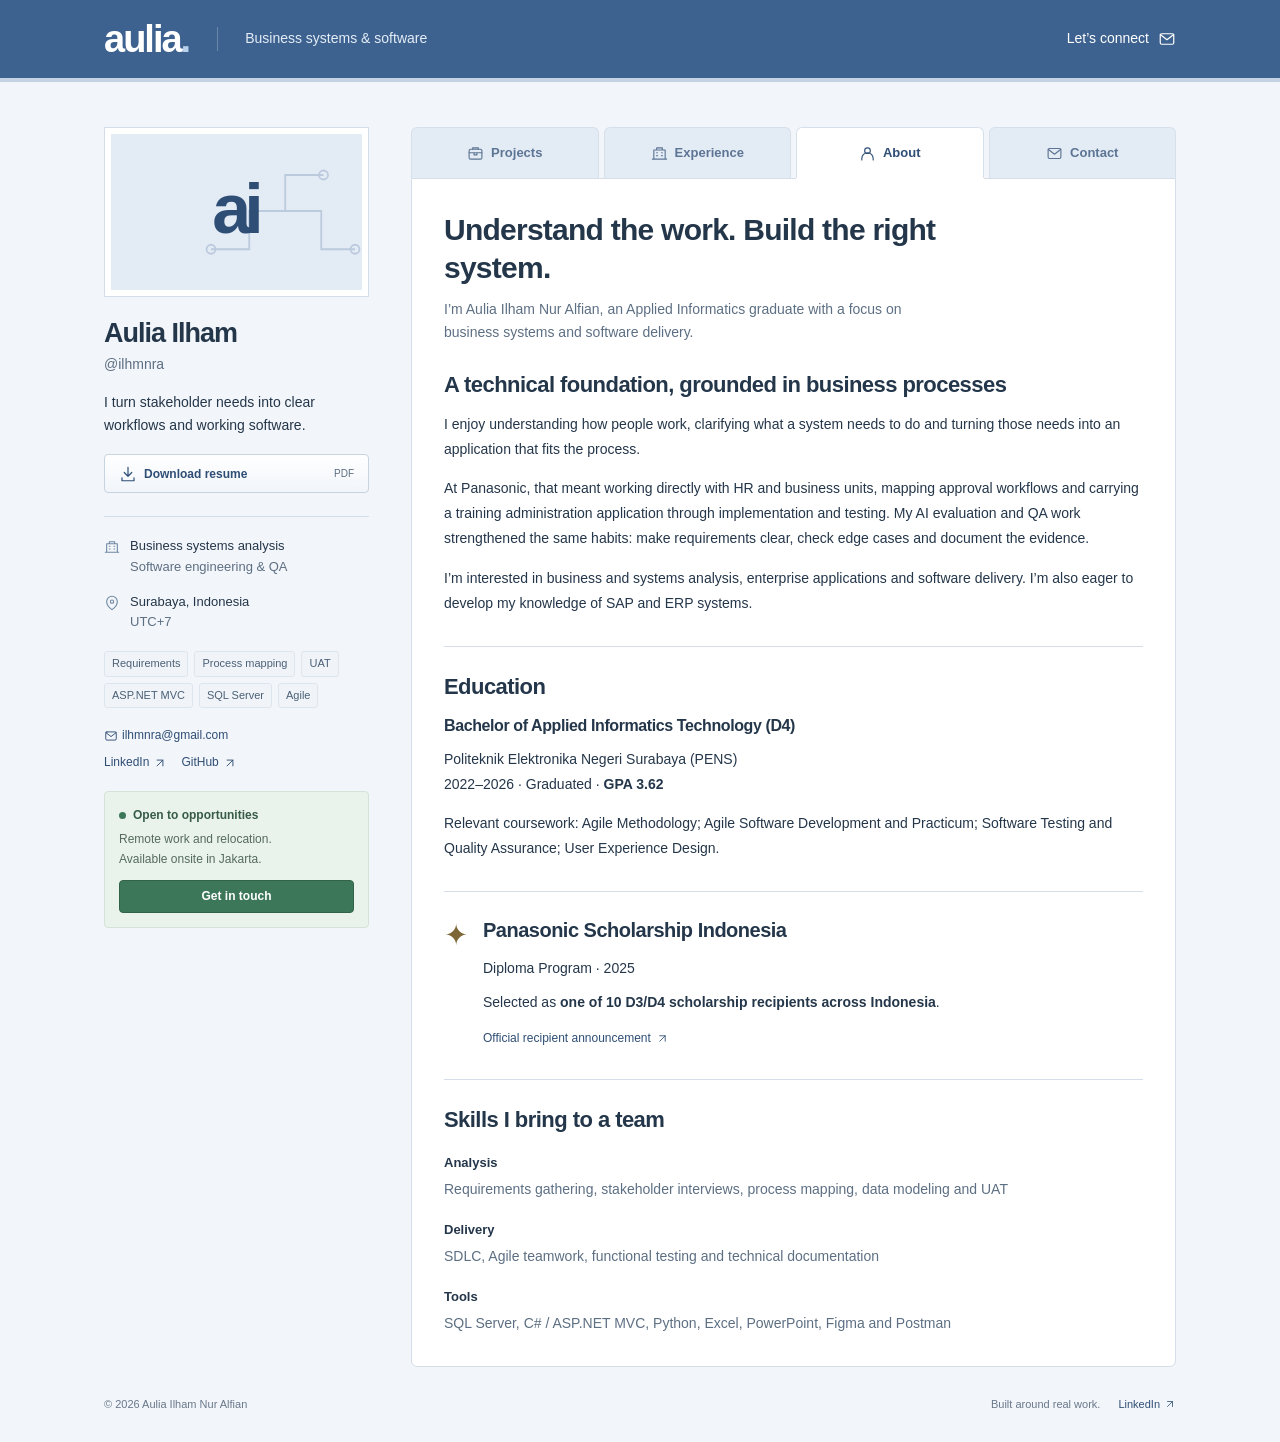
==== about/index.html @ 9105d826 "Build Aulia Ilham portfolio with project case studies" ====
<!doctype html>
<html lang="en"><head><meta charset="utf-8"><meta name="viewport" content="width=device-width, initial-scale=1">
<title>About | Aulia Ilham</title><meta name="description" content="Applied Informatics D4 graduate, business systems and software engineering experience, Panasonic Scholarship recipient and PENS education.">
<meta name="theme-color" content="#3e628f"><meta property="og:type" content="website"><meta property="og:title" content="About | Aulia Ilham"><meta property="og:description" content="Applied Informatics D4 graduate, business systems and software engineering experience, Panasonic Scholarship recipient and PENS education.">
<link rel="icon" href="../assets/favicon.svg" type="image/svg+xml"><link rel="stylesheet" href="../assets/styles.css"><script src="../assets/site.js" defer></script></head>
<body><a class="skip-link" href="#main-content">Skip to content</a>
<header class="masthead"><div class="masthead-inner"><a class="wordmark" href="../index.html" aria-label="Aulia Ilham home">aulia<span>.</span></a><p>Business systems &amp; software</p><a class="header-contact" href="mailto:ilhmnra@gmail.com">Let’s connect <svg class="icon" viewBox="0 0 24 24" fill="none" stroke="currentColor" stroke-width="1.6" stroke-linecap="round" stroke-linejoin="round" aria-hidden="true"><rect x="3" y="5" width="18" height="14" rx="2"/><path d="m3 6 9 7 9-7"/></svg></a></div></header>
<div class="layout"><aside class="profile" aria-label="About Aulia Ilham">
<div class="avatar" aria-hidden="true"><span>ai</span><svg viewBox="0 0 160 160"><path d="M16 106h34V72h32V40h34M82 72h32v34h30"/><circle cx="16" cy="106" r="4"/><circle cx="116" cy="40" r="4"/><circle cx="144" cy="106" r="4"/></svg></div>
<h2>Aulia Ilham</h2><p class="handle">@ilhmnra</p><p class="profile-intro">I turn stakeholder needs into clear workflows and working software.</p>
<a class="button secondary resume-button" href="../assets/Aulia-Ilham-Resume.pdf" download><svg class="icon" viewBox="0 0 24 24" fill="none" stroke="currentColor" stroke-width="1.6" stroke-linecap="round" stroke-linejoin="round" aria-hidden="true"><path d="M12 3v12m-5-5 5 5 5-5M4 17v4h16v-4"/></svg> Download resume <span class="file-type">PDF</span></a>
<div class="profile-details"><p><svg class="icon" viewBox="0 0 24 24" fill="none" stroke="currentColor" stroke-width="1.6" stroke-linecap="round" stroke-linejoin="round" aria-hidden="true"><path d="M4 20V7h16v13M8 7V4h8v3M2 20h20M8 11h1m6 0h1m-8 4h1m6 0h1"/></svg> Business systems analysis<br><span>Software engineering &amp; QA</span></p><p><svg class="icon" viewBox="0 0 24 24" fill="none" stroke="currentColor" stroke-width="1.6" stroke-linecap="round" stroke-linejoin="round" aria-hidden="true"><path d="M20 10c0 6-8 12-8 12S4 16 4 10a8 8 0 0 1 16 0Z"/><circle cx="12" cy="10" r="2.5"/></svg> Surabaya, Indonesia<br><span>UTC+7</span></p></div>
<ul class="chips" aria-label="Topics"><li>Requirements</li><li>Process mapping</li><li>UAT</li><li>ASP.NET MVC</li><li>SQL Server</li><li>Agile</li></ul>
<div class="profile-links"><a href="mailto:ilhmnra@gmail.com"><svg class="icon" viewBox="0 0 24 24" fill="none" stroke="currentColor" stroke-width="1.6" stroke-linecap="round" stroke-linejoin="round" aria-hidden="true"><rect x="3" y="5" width="18" height="14" rx="2"/><path d="m3 6 9 7 9-7"/></svg> ilhmnra@gmail.com</a><a class="" href="https://www.linkedin.com/in/auliailham/" target="_blank" rel="noopener noreferrer">LinkedIn<svg class="icon" viewBox="0 0 24 24" fill="none" stroke="currentColor" stroke-width="1.6" stroke-linecap="round" stroke-linejoin="round" aria-hidden="true"><path d="M7 17 17 7M7 7h10v10"/></svg></a><a class="" href="https://github.com/ilhmnra" target="_blank" rel="noopener noreferrer">GitHub<svg class="icon" viewBox="0 0 24 24" fill="none" stroke="currentColor" stroke-width="1.6" stroke-linecap="round" stroke-linejoin="round" aria-hidden="true"><path d="M7 17 17 7M7 7h10v10"/></svg></a></div>
<div class="availability"><p><span class="status-dot" aria-hidden="true"></span>Open to opportunities</p><span>Remote work and relocation.<br> Available onsite in Jakarta.</span><a class="button positive" href="../contact/index.html">Get in touch</a></div></aside>
<div class="content-column"><nav class="tabs" aria-label="Portfolio sections"><a href="../index.html" ><svg class="icon" viewBox="0 0 24 24" fill="none" stroke="currentColor" stroke-width="1.6" stroke-linecap="round" stroke-linejoin="round" aria-hidden="true"><rect x="3" y="6" width="18" height="14" rx="2"/><path d="M8 6V4h8v2M3 11h18M10 11v3h4v-3"/></svg><span>Projects</span></a><a href="../experience/index.html" ><svg class="icon" viewBox="0 0 24 24" fill="none" stroke="currentColor" stroke-width="1.6" stroke-linecap="round" stroke-linejoin="round" aria-hidden="true"><path d="M4 20V7h16v13M8 7V4h8v3M2 20h20M8 11h1m6 0h1m-8 4h1m6 0h1"/></svg><span>Experience</span></a><a href="../about/index.html" aria-current=page><svg class="icon" viewBox="0 0 24 24" fill="none" stroke="currentColor" stroke-width="1.6" stroke-linecap="round" stroke-linejoin="round" aria-hidden="true"><circle cx="12" cy="8" r="4"/><path d="M4 21v-2a8 8 0 0 1 16 0v2"/></svg><span>About</span></a><a href="../contact/index.html" ><svg class="icon" viewBox="0 0 24 24" fill="none" stroke="currentColor" stroke-width="1.6" stroke-linecap="round" stroke-linejoin="round" aria-hidden="true"><rect x="3" y="5" width="18" height="14" rx="2"/><path d="m3 6 9 7 9-7"/></svg><span>Contact</span></a></nav><main id="main-content" tabindex="-1"><section class="page-heading"><h1>Understand the work. Build the right system.</h1><p>I’m Aulia Ilham Nur Alfian, an Applied Informatics graduate with a focus on business systems and software delivery.</p></section><div class="prose"><section><h2>A technical foundation, grounded in business processes</h2><p>I enjoy understanding how people work, clarifying what a system needs to do and turning those needs into an application that fits the process.</p><p>At Panasonic, that meant working directly with HR and business units, mapping approval workflows and carrying a training administration application through implementation and testing. My AI evaluation and QA work strengthened the same habits: make requirements clear, check edge cases and document the evidence.</p><p>I’m interested in business and systems analysis, enterprise applications and software delivery. I’m also eager to develop my knowledge of SAP and ERP systems.</p></section><section><h2>Education</h2><h3>Bachelor of Applied Informatics Technology (D4)</h3><p>Politeknik Elektronika Negeri Surabaya (PENS)<br>2022–2026 · Graduated · <strong>GPA 3.62</strong></p><p>Relevant coursework: Agile Methodology; Agile Software Development and Practicum; Software Testing and Quality Assurance; User Experience Design.</p></section><section class="recognition"><div class="award-icon" aria-hidden="true">✦</div><div><h2>Panasonic Scholarship Indonesia</h2><p>Diploma Program · 2025</p><p>Selected as <strong>one of 10 D3/D4 scholarship recipients across Indonesia</strong>.</p><a class="" href="https://www.panasonic.com/id/corporate/news/articles/28-07-2025-panasonic-scholarship-asia.html" target="_blank" rel="noopener noreferrer">Official recipient announcement<svg class="icon" viewBox="0 0 24 24" fill="none" stroke="currentColor" stroke-width="1.6" stroke-linecap="round" stroke-linejoin="round" aria-hidden="true"><path d="M7 17 17 7M7 7h10v10"/></svg></a></div></section><section><h2>Skills I bring to a team</h2><dl class="skills-list"><div><dt>Analysis</dt><dd>Requirements gathering, stakeholder interviews, process mapping, data modeling and UAT</dd></div><div><dt>Delivery</dt><dd>SDLC, Agile teamwork, functional testing and technical documentation</dd></div><div><dt>Tools</dt><dd>SQL Server, C# / ASP.NET MVC, Python, Excel, PowerPoint, Figma and Postman</dd></div></dl></section></div></main></div></div>
<footer class="footer"><span>© <span data-current-year>2026</span> Aulia Ilham Nur Alfian</span><span>Built around real work.</span><a class="" href="https://www.linkedin.com/in/auliailham/" target="_blank" rel="noopener noreferrer">LinkedIn<svg class="icon" viewBox="0 0 24 24" fill="none" stroke="currentColor" stroke-width="1.6" stroke-linecap="round" stroke-linejoin="round" aria-hidden="true"><path d="M7 17 17 7M7 7h10v10"/></svg></a></footer></body></html>
---- assets/styles.css ----
:root{--blue:#3e628f;--blue-dark:#2f4e75;--paper:#fff;--canvas:#f2f5f9;--ink:#24364a;--muted:#5d6f83;--line:#d5dee8;--pale:#eaf0f7;--green:#3d7759;--heading:"Trebuchet MS",Arial,sans-serif;--body:Arial,Helvetica,sans-serif}
*{box-sizing:border-box}html{scroll-behavior:smooth}body{margin:0;background:var(--canvas);color:var(--ink);font:15px/1.65 var(--body)}a{color:var(--blue-dark);text-decoration:none;text-underline-offset:3px}a:hover{text-decoration:underline}a:focus-visible,button:focus-visible{outline:3px solid #c07129;outline-offset:4px}button{font:inherit}button,a{-webkit-tap-highlight-color:transparent}img{max-width:100%;height:auto;display:block}h1,h2,h3,p,ul,ol,dl{margin:0}h1,h2,h3{font-family:var(--heading);line-height:1.25;letter-spacing:-.025em}h1{font-size:32px}h2{font-size:22px}h3{font-size:19px}p+p{margin-top:14px}.icon{width:18px;height:18px;flex:0 0 auto;vertical-align:middle}.skip-link{position:fixed;z-index:5;left:16px;top:-100px;background:#fff;padding:10px 16px;border:2px solid var(--blue)}.skip-link:focus{top:12px}.masthead{background:var(--blue);border-bottom:4px solid #c5d2e3;color:#fff}.masthead-inner{max-width:1120px;margin:auto;min-height:78px;display:flex;align-items:center;gap:28px;padding:8px 24px}.wordmark{font-family:var(--heading);font-size:38px;line-height:1;font-weight:bold;letter-spacing:-2px;color:#fff}.wordmark span{color:#bbd2ed}.wordmark:hover{text-decoration:none}.masthead p{border-left:1px solid #6a86a8;padding-left:27px;color:#e4edf7;font-size:14px}.header-contact{margin-left:auto;display:inline-flex;align-items:center;gap:9px;color:#fff;font-size:14px}.layout{max-width:1120px;margin:38px auto 0;display:grid;grid-template-columns:258px minmax(0,1fr);gap:34px;padding:0 24px;align-items:start}.profile{position:sticky;top:26px}.avatar{height:154px;border:1px solid var(--line);background:#e3ebf5;position:relative;overflow:hidden;display:flex;align-items:center;justify-content:center;box-shadow:inset 0 0 0 6px #fff;margin-bottom:20px}.avatar span{font:bold 70px/.9 var(--heading);letter-spacing:-7px;color:var(--blue-dark);position:relative;z-index:1;margin:0 4px 5px 0}.avatar svg{position:absolute;right:-5px;bottom:-14px;width:180px;opacity:.23;fill:none;stroke:var(--blue);stroke-width:1.6}.profile h2{font-size:27px;letter-spacing:-1px}.handle{font-size:14px;color:var(--muted);margin-top:2px}.profile-intro{font-size:14px;margin-top:15px;line-height:1.65}.button{display:inline-flex;justify-content:center;align-items:center;gap:9px;min-height:39px;padding:8px 14px;border-radius:4px;border:1px solid transparent;font-weight:bold;font-size:13px;line-height:1.5;text-decoration:none}.button:hover{text-decoration:none}.secondary{background:linear-gradient(#fff,#f1f5fa);border-color:#c8d3e0;color:var(--blue-dark)}.secondary:hover{background:#eaf0f8}.primary{background:var(--blue);border-color:var(--blue);color:#fff}.primary:hover{background:var(--blue-dark)}.positive{color:#fff;background:var(--green);border-color:#326348}.positive:hover{background:#326348}.resume-button{width:100%;margin-top:17px;font-size:12px;gap:7px}.file-type{font-size:10px;font-weight:normal;color:var(--muted);margin-left:auto}.profile-details{margin-top:23px;padding-top:19px;border-top:1px solid var(--line);font-size:13px}.profile-details p{position:relative;padding-left:26px;line-height:1.6}.profile-details .icon{position:absolute;left:0;top:3px;width:16px;height:16px;color:#6d86a3}.profile-details span{color:var(--muted)}.chips{display:flex;list-style:none;padding:0;gap:6px;flex-wrap:wrap}.chips li{font-size:11px;line-height:1.4;padding:4px 7px;background:#f0f4f8;border:1px solid #dde5ee;color:#4b6077;border-radius:3px}.profile>.chips{margin-top:18px}.profile-links{display:flex;flex-wrap:wrap;gap:7px 14px;margin:18px 0;font-size:12px}.profile-links>a{display:inline-flex;align-items:center;gap:4px}.profile-links>a:first-child{width:100%}.profile-links .icon{width:14px;height:14px}.availability{padding:14px;border:1px solid #d4e2d7;border-radius:4px;background:#eaf2ec;font-size:12px}.availability p{font-weight:bold;color:#365c46;display:flex;gap:7px;align-items:center;margin-bottom:5px}.status-dot{height:7px;width:7px;background:var(--green);border-radius:100%;display:inline-block;flex:0 0 auto}.availability>span{display:block;color:#546b5c;line-height:1.6}.availability .button{margin-top:11px;min-height:33px;padding:5px;width:100%;font-size:12px}.content-column{min-width:0}.tabs{display:grid;grid-template-columns:repeat(4,1fr);gap:5px;position:relative;z-index:1}.tabs a{border:1px solid #d6e0eb;border-bottom:0;background:#e3ebf5;border-radius:6px 6px 0 0;display:flex;align-items:center;justify-content:center;gap:7px;min-height:51px;color:#5d7594;font-size:13px;font-weight:bold}.tabs a:hover{background:#edf3fa;text-decoration:none}.tabs a[aria-current=page]{background:#fff;color:var(--blue-dark);box-shadow:0 2px 0 #fff}.tabs .icon{width:17px;height:17px}main{background:#fff;border:1px solid var(--line);padding:30px;min-height:600px;border-radius:0 0 6px 6px}main:focus{outline:0}.page-heading{margin-bottom:27px}.page-heading h1{font-size:30px;max-width:570px}.page-heading p{margin-top:12px;color:var(--muted);font-size:14px;max-width:60ch}.collection-heading{display:flex;align-items:baseline;justify-content:space-between;gap:12px;margin-bottom:14px}.collection-heading h2{font-size:18px}.result-count{font-size:12px;color:var(--muted)}.filters{display:flex;gap:7px;flex-wrap:wrap;margin-bottom:20px}.filter{border:1px solid #d7e0eb;border-radius:4px;background:#fff;color:var(--muted);padding:6px 10px;cursor:pointer;font-size:12px;line-height:1.5}.filter:hover{background:#f2f6fb}.filter[aria-pressed=true]{border-color:#9aafc9;background:#edf3fa;color:#2f4e75;font-weight:bold}.project-card{border:1px solid var(--line);border-radius:5px;overflow:hidden;margin-bottom:24px;background:#fff}.project-card[hidden]{display:none}.project-card-copy{padding:21px 21px 18px}.project-context{display:flex;align-items:center;gap:10px;font-size:11px;font-weight:bold;color:#506987;line-height:1.5;margin-bottom:15px}.project-context small{display:block;font-size:11px;font-weight:normal;color:#718094;margin-top:1px}.company-mark{display:flex;align-items:center;justify-content:center;background:#e8eef7;color:#3a5b85;border:1px solid #cfdaea;width:34px;height:34px;font:700 19px var(--heading);border-radius:5px}.company-mark.mint{background:#e8f2ed;border-color:#d1e5d9;color:#3e785c}.project-card h3{font-size:27px;letter-spacing:-.6px}.project-card h3 a{color:var(--ink)}.project-subtitle{font-weight:bold;font-size:14px;margin:7px 0 9px}.project-card-copy>p:last-child{font-size:13px;color:var(--muted);line-height:1.75;margin-top:0}.project-visual{display:block;border-top:1px solid #e1e7f0;border-bottom:1px solid #e1e7f0;background:#edf3fa}.project-visual img{width:100%;aspect-ratio:2/1;object-fit:contain}.project-card-bottom{padding:15px 21px 17px}.project-card-bottom .chips{margin-bottom:13px}.read-link{font-size:13px;font-weight:bold;display:inline-flex;gap:8px;align-items:center}.project-actions{display:flex;align-items:center;gap:22px;flex-wrap:wrap}.text-link{display:inline-flex;align-items:center;gap:4px;font-size:12px}.text-link .icon{width:14px;height:14px}.closing-note{margin-top:31px;padding-top:23px;border-top:1px solid var(--line)}.closing-note h2{font-size:20px}.closing-note p{font-size:14px;color:var(--muted);margin:10px 0 13px;max-width:60ch}.closing-note a{font-size:13px;font-weight:bold}.back-link{font-size:12px;display:inline-block;margin-bottom:24px}.case-context{font-size:12px;color:var(--muted);margin-bottom:12px}.case-header h1{font-size:38px}.case-deck{font-size:18px;line-height:1.5;max-width:42ch;margin-top:10px}.case-header .chips{margin-top:18px}.case-image{width:100%;border:1px solid var(--line);border-radius:4px;margin-top:25px}.project-facts{display:grid;grid-template-columns:1fr 1fr;column-gap:24px;row-gap:19px;padding:23px 0;border-bottom:1px solid var(--line)}dt{font-size:12px;font-weight:bold;color:var(--muted);margin-bottom:5px}dd{margin:0;font-size:13px;line-height:1.6}.case-study>section{margin-top:30px}.case-study h2{font-size:22px;margin-bottom:12px}.case-study section p{font-size:14px;line-height:1.8;max-width:70ch}.feature-list{padding-left:19px;margin-top:14px;font-size:14px;line-height:1.8}.feature-list li+li{margin-top:6px}.outcome{border-left:3px solid #aac1dc;padding-left:18px}.project-note{font-size:12px;color:var(--muted);line-height:1.6;margin:24px 0}.experience-list{list-style:none;padding:0}.experience-list>li{padding:24px 0;border-top:1px solid var(--line)}.experience-list>li:first-child{padding-top:0;border-top:0}.experience-top{display:flex;justify-content:space-between;align-items:baseline;gap:15px}.experience-top h2{font-size:20px}.experience-top time{font-size:12px;color:var(--muted);white-space:nowrap}.experience-list h3{font-size:14px;line-height:1.5;margin-top:9px;letter-spacing:0;font-weight:normal}.experience-list .engagement{font-size:11px;margin-top:7px;color:#627389}.experience-list p:last-of-type{font-size:13px;color:var(--muted);margin-top:10px}.experience-list a{font-size:13px;font-weight:bold;display:inline-block;margin-top:12px}.prose>section+section{margin-top:30px;padding-top:26px;border-top:1px solid var(--line)}.prose h2{font-size:22px;margin-bottom:13px}.prose h3{font-size:16px;line-height:1.5;margin:12px 0 9px}.prose p{font-size:14px;line-height:1.8}.recognition{display:flex;gap:15px}.award-icon{font-size:29px;color:#7d6635;line-height:1.2}.recognition h2{font-size:20px}.recognition p+p{margin-top:9px}.recognition a{display:inline-flex;gap:5px;align-items:center;font-size:12px;margin-top:13px}.recognition a .icon{width:13px;height:13px}.skills-list>div{margin-top:18px}.skills-list dt{font-size:13px;color:var(--ink)}.skills-list dd{font-size:14px;color:var(--muted)}.contact-intro{display:flex;align-items:flex-start;gap:10px;padding:17px;background:#eff5f1;border:1px solid #dce7df;border-radius:4px}.contact-intro .status-dot{margin-top:8px}.contact-intro p{font-size:13px;color:#466653}.contact-list{margin:24px 0 28px}.contact-list>div{padding:17px 0;border-bottom:1px solid var(--line)}.contact-list dd a{display:inline-flex;align-items:center;gap:5px;font-size:15px;overflow-wrap:anywhere}.contact-list .icon{width:15px;height:15px}.resume-note{margin-top:40px;padding-top:25px;border-top:1px solid var(--line)}.resume-note h2{font-size:20px}.resume-note p{font-size:14px;color:var(--muted);margin:11px 0}.resume-note a{font-size:13px;font-weight:bold}.footer{max-width:1120px;margin:28px auto 0;padding:0 24px 28px;display:flex;align-items:center;gap:18px;color:#69788b;font-size:11px}.footer>span:nth-child(2){margin-left:auto}.footer a{display:inline-flex;gap:4px;align-items:center}.footer .icon{width:12px;height:12px}
@media(min-width:1280px){.layout{margin-top:45px;gap:42px;grid-template-columns:265px minmax(0,1fr)}main{padding:32px}.avatar{height:170px}}
@media(max-width:850px){.layout{grid-template-columns:210px minmax(0,1fr);gap:22px;padding:0 20px;margin-top:26px}.masthead-inner{padding-left:20px;padding-right:20px}.profile h2{font-size:24px}.avatar{height:140px}.profile-intro{font-size:13px}main{padding:24px}.tabs a{gap:6px;font-size:12px}.tabs .icon{width:14px;height:14px}.page-heading h1{font-size:27px}.project-card-copy,.project-card-bottom{padding-left:17px;padding-right:17px}.project-facts{grid-template-columns:1fr}.experience-top{display:block}.experience-top time{display:block;margin-top:5px}}
@media(max-width:650px){.masthead-inner{min-height:63px;gap:17px;padding:10px 18px}.wordmark{font-size:32px}.masthead p{font-size:11px;border-left:0;padding-left:0;max-width:130px;line-height:1.4}.header-contact{font-size:11px}.header-contact .icon{display:none}.layout{display:block;margin-top:22px;padding:0 16px}.profile{position:static;display:grid;grid-template-columns:78px minmax(0,1fr);column-gap:17px;margin:0 3px 26px}.avatar{grid-column:1;grid-row:1/4;height:82px;width:78px;box-shadow:inset 0 0 0 4px #fff;margin:0}.avatar span{font-size:45px;letter-spacing:-4px}.avatar svg{width:120px;right:-27px}.profile h2{grid-column:2;font-size:25px;align-self:end}.profile .handle{grid-column:2;margin-top:0;font-size:12px}.profile-intro{grid-column:1/-1;margin-top:16px;font-size:14px}.resume-button{grid-column:2;grid-row:3;margin-top:8px;width:max-content;min-height:31px;padding:5px 8px;font-size:11px}.resume-button .icon{width:13px;height:13px}.file-type{font-size:9px}.profile-details{grid-column:1/-1;border-top:0;padding:0;margin-top:16px;display:flex;gap:20px;flex-wrap:wrap}.profile-details p{font-size:11px}.profile-details p+p{margin-top:0}.profile-details .icon{width:14px;height:14px;top:2px}.profile-details span{font-size:11px}.profile>.chips{grid-column:1/-1;margin-top:14px;gap:5px}.profile>.chips li{font-size:10px;padding:3px 6px}.profile-links{grid-column:1/-1;margin:14px 0;gap:8px 16px}.profile-links>a:first-child{width:auto}.availability{grid-column:1/-1;display:grid;grid-template-columns:1fr auto;column-gap:15px;padding:12px 13px}.availability p{grid-column:1;font-size:11px;margin:0}.availability>span{grid-column:1;font-size:11px;line-height:1.5;margin-top:3px}.availability>span br{display:none}.availability .button{grid-column:2;grid-row:1/3;margin:0;width:auto;align-self:center;font-size:11px;min-height:33px;padding:6px 13px}.tabs{gap:4px}.tabs a{min-height:45px;font-size:12px;gap:5px}main{padding:24px 19px;min-height:400px}.page-heading{margin-bottom:23px}.page-heading h1{font-size:28px;max-width:440px}.page-heading p{font-size:13px;margin-top:11px}.filters{gap:5px}.filter{font-size:11px;padding:5px 8px}.project-card-copy{padding:18px 16px}.project-card h3{font-size:26px}.project-subtitle{font-size:13px}.project-card-copy>p:last-child{font-size:12px}.project-context{font-size:10px}.project-context small{font-size:10px}.project-card-bottom{padding:13px 16px 16px}.project-card-bottom .chips{gap:5px}.project-card-bottom .chips li{font-size:10px}.project-actions{gap:19px}.read-link{font-size:12px}.case-header h1{font-size:34px}.case-deck{font-size:17px}.case-study h2{font-size:21px}.case-study section p{font-size:14px}.case-header .chips{gap:5px}.case-header .chips li{font-size:10px}.project-facts{grid-template-columns:1fr 1fr;gap:17px}.project-facts dd{font-size:12px}.project-facts dt{font-size:11px}.experience-top{display:flex}.experience-top h2{font-size:19px}.experience-top time{font-size:11px;margin-top:0}.experience-list h3{font-size:13px}.footer{padding:0 19px 24px;font-size:10px;flex-wrap:wrap;gap:8px 16px}.footer>span:nth-child(2){display:none}.footer>a{margin-left:auto}}
@media(max-width:370px){.masthead-inner{gap:12px}.masthead p{font-size:10px;max-width:115px}.header-contact{font-size:10px}.layout{padding:0 10px}.tabs a{font-size:11px;gap:4px}.tabs .icon{width:13px;height:13px}main{padding:22px 15px}.experience-top{display:block}.experience-top time{margin-top:4px}.project-facts{grid-template-columns:1fr}}
@media(prefers-reduced-motion:reduce){html{scroll-behavior:auto}}
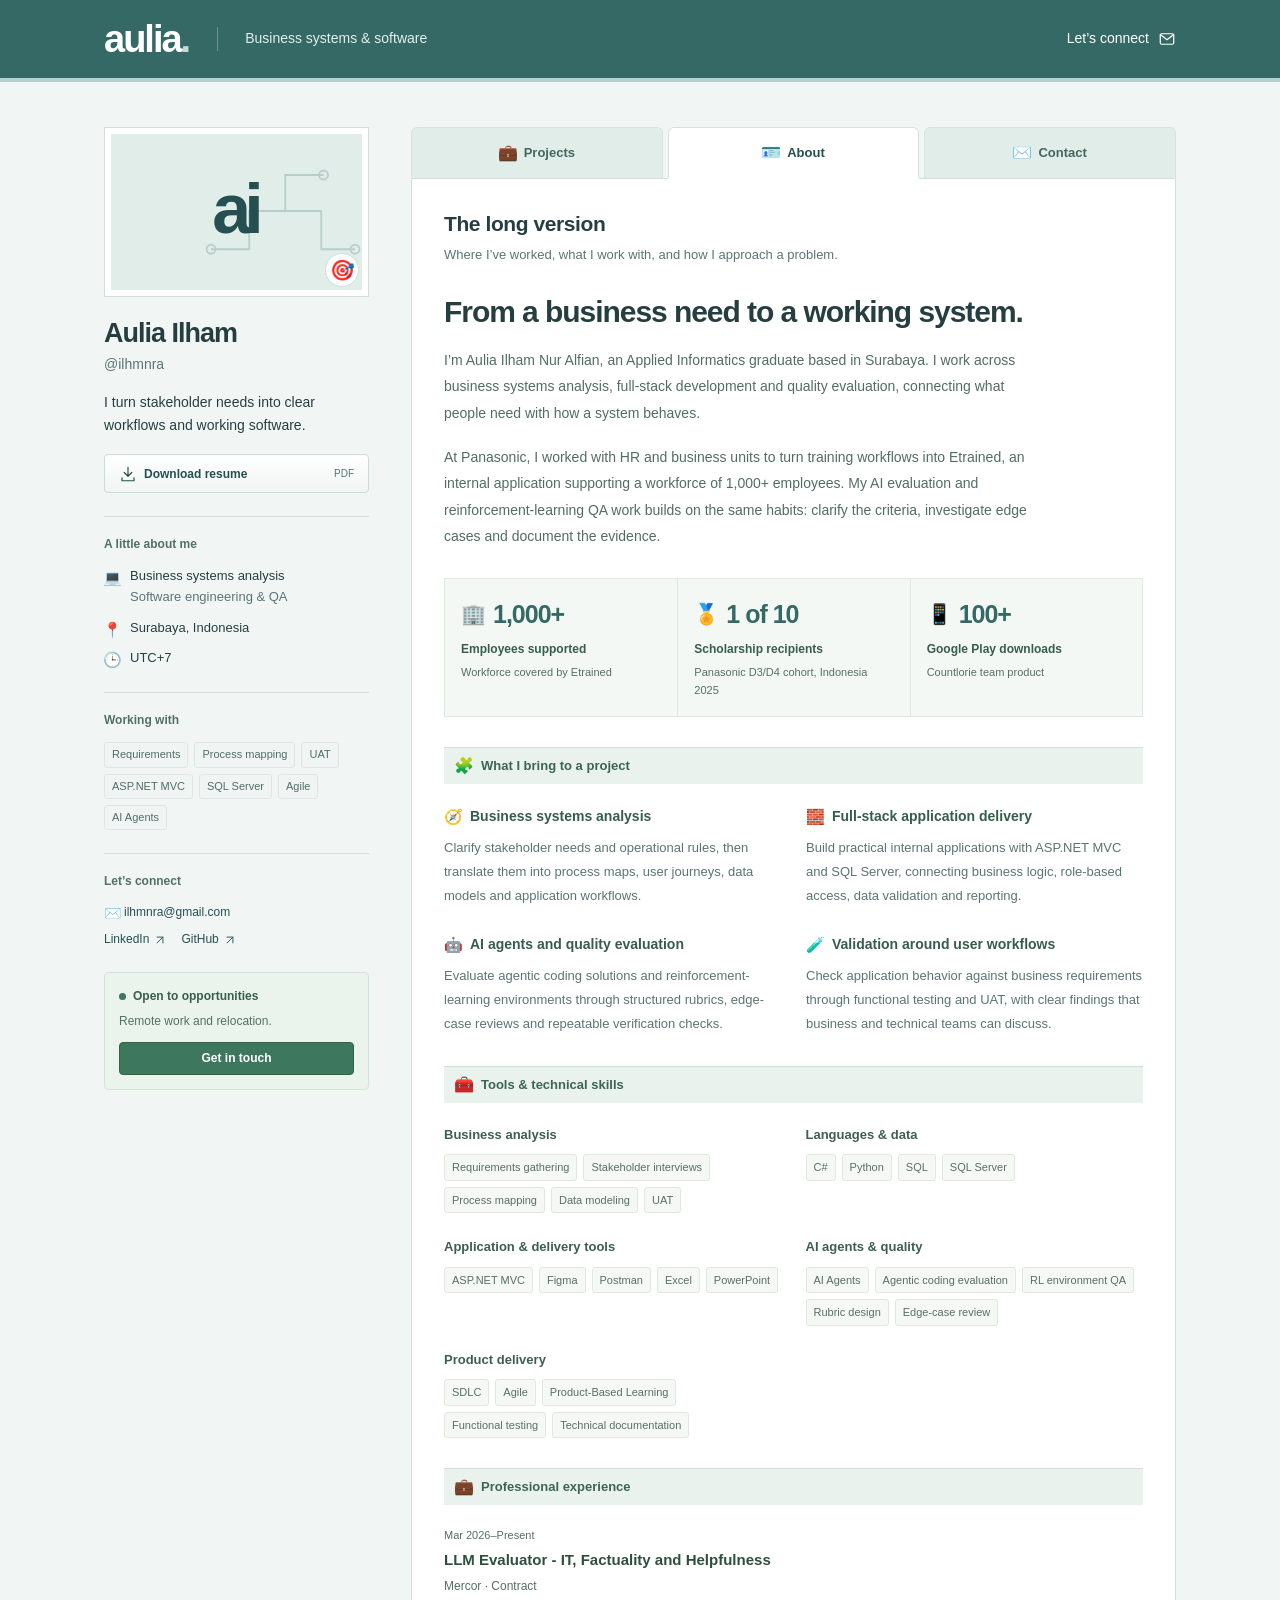
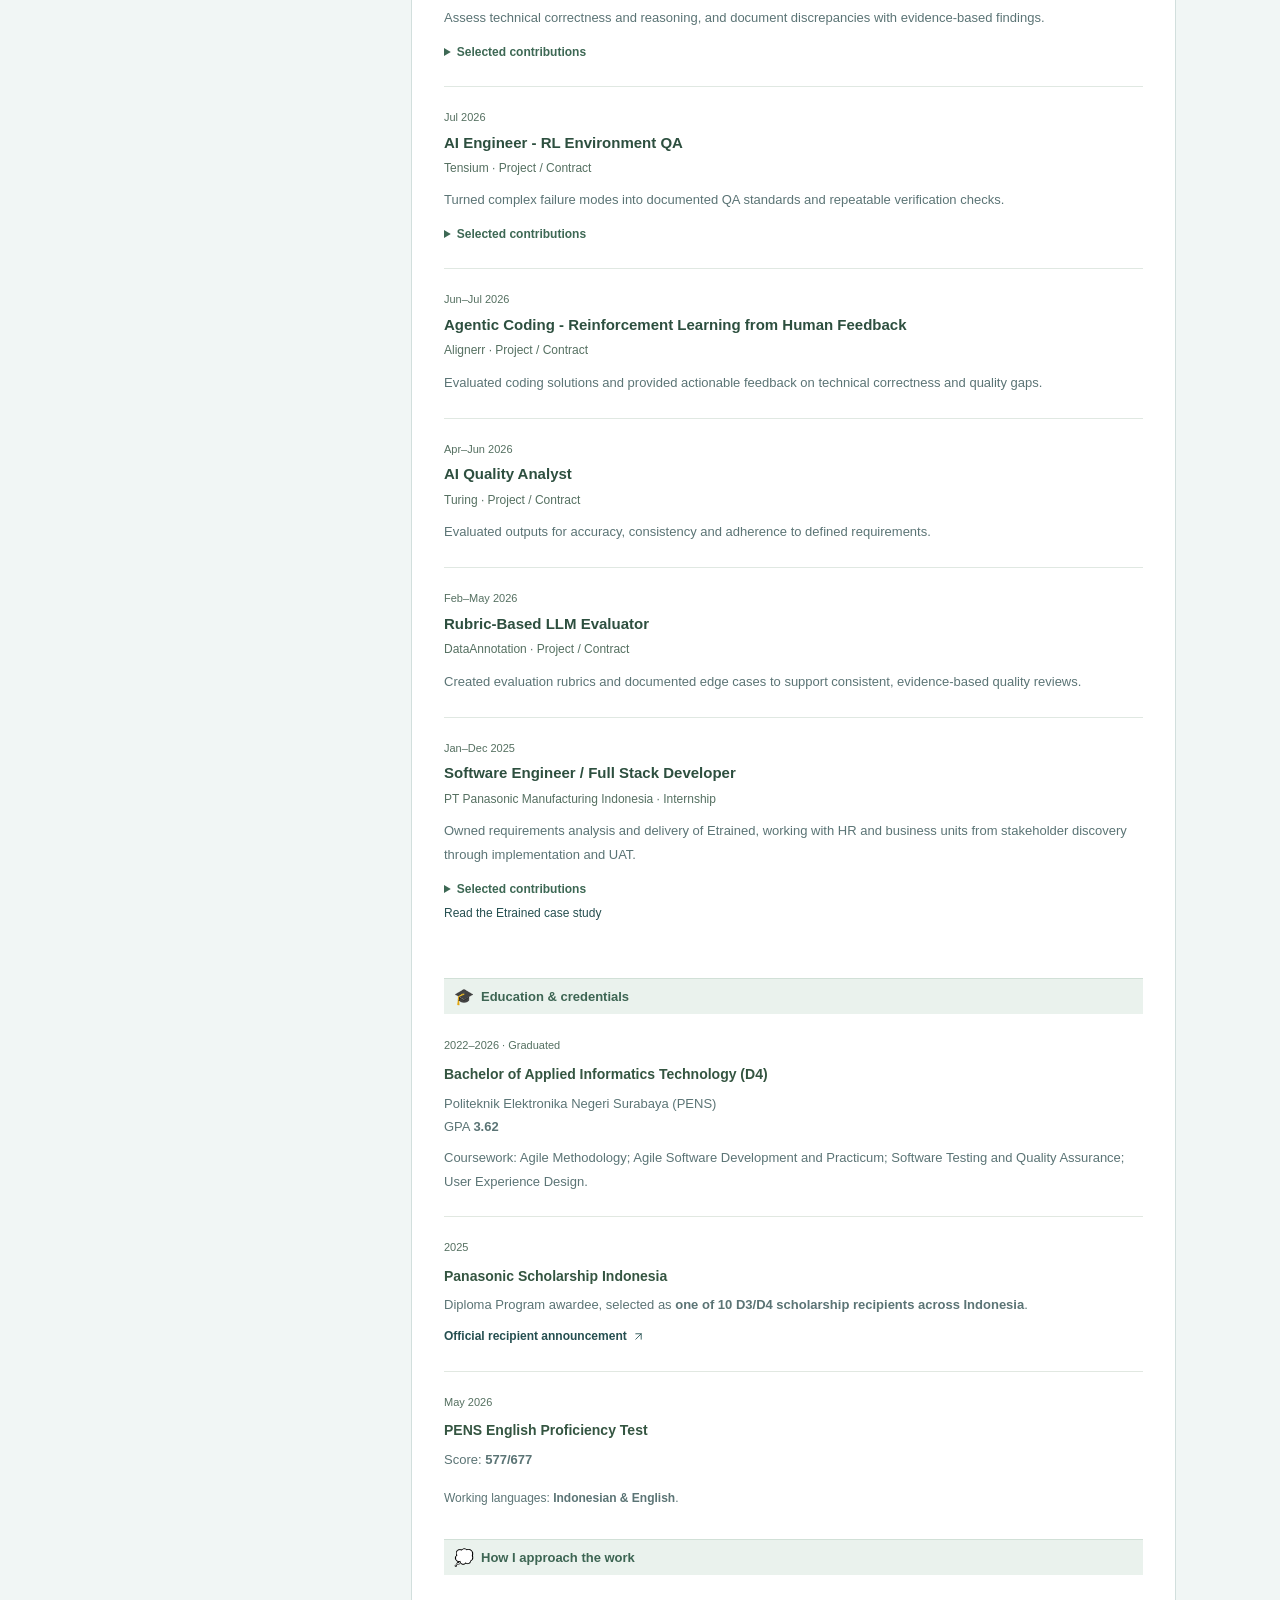
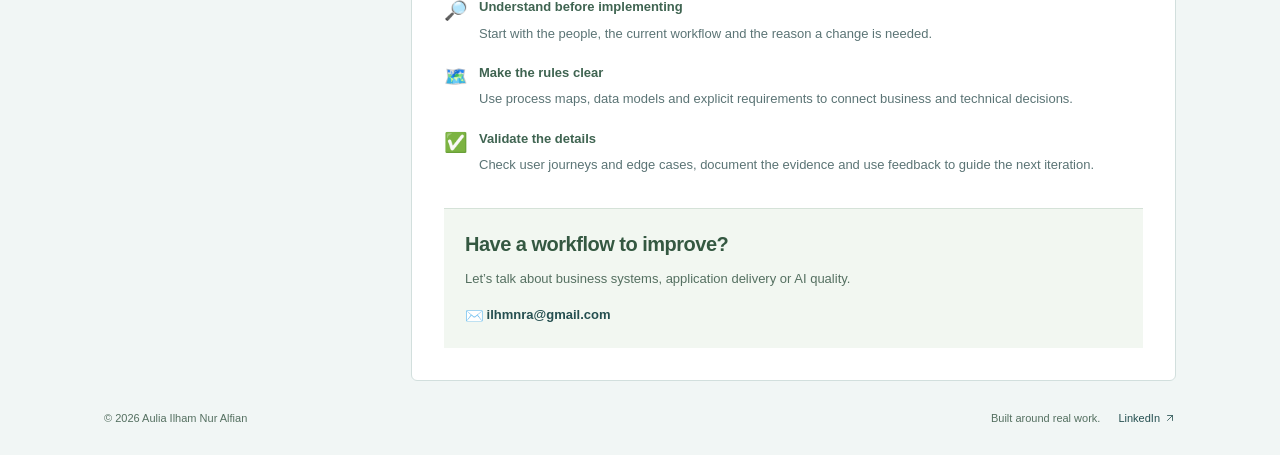
==== commit a653b3ae: "Build Aulia Ilham portfolio with project case studies" ====
--- a/about/index.html
+++ b/about/index.html
@@ -1,17 +1,23 @@
 <!doctype html>
 <html lang="en"><head><meta charset="utf-8"><meta name="viewport" content="width=device-width, initial-scale=1">
-<title>About | Aulia Ilham</title><meta name="description" content="Applied Informatics D4 graduate, business systems and software engineering experience, Panasonic Scholarship recipient and PENS education.">
-<meta name="theme-color" content="#3e628f"><meta property="og:type" content="website"><meta property="og:title" content="About | Aulia Ilham"><meta property="og:description" content="Applied Informatics D4 graduate, business systems and software engineering experience, Panasonic Scholarship recipient and PENS education.">
+<title>About | Aulia Ilham</title><meta name="description" content="Business systems analysis, software engineering and AI evaluation experience, technical skills, PENS education and Panasonic Scholarship credentials.">
+<meta name="theme-color" content="#356965"><link rel="canonical" href="https://ilhmnra.github.io/about/"><meta property="og:url" content="https://ilhmnra.github.io/about/"><meta property="og:type" content="website"><meta property="og:title" content="About | Aulia Ilham"><meta property="og:description" content="Business systems analysis, software engineering and AI evaluation experience, technical skills, PENS education and Panasonic Scholarship credentials.">
 <link rel="icon" href="../assets/favicon.svg" type="image/svg+xml"><link rel="stylesheet" href="../assets/styles.css"><script src="../assets/site.js" defer></script></head>
 <body><a class="skip-link" href="#main-content">Skip to content</a>
-<header class="masthead"><div class="masthead-inner"><a class="wordmark" href="../index.html" aria-label="Aulia Ilham home">aulia<span>.</span></a><p>Business systems &amp; software</p><a class="header-contact" href="mailto:ilhmnra@gmail.com">Let’s connect <svg class="icon" viewBox="0 0 24 24" fill="none" stroke="currentColor" stroke-width="1.6" stroke-linecap="round" stroke-linejoin="round" aria-hidden="true"><rect x="3" y="5" width="18" height="14" rx="2"/><path d="m3 6 9 7 9-7"/></svg></a></div></header>
+<header class="masthead"><div class="masthead-inner"><a class="wordmark" href="../" aria-label="Aulia Ilham home">aulia<span>.</span></a><p>Business systems &amp; software</p><a class="header-contact" href="mailto:ilhmnra@gmail.com">Let’s connect <svg class="icon" viewBox="0 0 24 24" fill="none" stroke="currentColor" stroke-width="1.6" stroke-linecap="round" stroke-linejoin="round" aria-hidden="true"><rect x="3" y="5" width="18" height="14" rx="2"/><path d="m3 6 9 7 9-7"/></svg></a></div></header>
 <div class="layout"><aside class="profile" aria-label="About Aulia Ilham">
-<div class="avatar" aria-hidden="true"><span>ai</span><svg viewBox="0 0 160 160"><path d="M16 106h34V72h32V40h34M82 72h32v34h30"/><circle cx="16" cy="106" r="4"/><circle cx="116" cy="40" r="4"/><circle cx="144" cy="106" r="4"/></svg></div>
+<div class="avatar" aria-hidden="true"><span>ai</span><svg viewBox="0 0 160 160"><path d="M16 106h34V72h32V40h34M82 72h32v34h30"/><circle cx="16" cy="106" r="4"/><circle cx="116" cy="40" r="4"/><circle cx="144" cy="106" r="4"/></svg><span class="avatar-badge">🎯</span></div>
 <h2>Aulia Ilham</h2><p class="handle">@ilhmnra</p><p class="profile-intro">I turn stakeholder needs into clear workflows and working software.</p>
 <a class="button secondary resume-button" href="../assets/Aulia-Ilham-Resume.pdf" download><svg class="icon" viewBox="0 0 24 24" fill="none" stroke="currentColor" stroke-width="1.6" stroke-linecap="round" stroke-linejoin="round" aria-hidden="true"><path d="M12 3v12m-5-5 5 5 5-5M4 17v4h16v-4"/></svg> Download resume <span class="file-type">PDF</span></a>
-<div class="profile-details"><p><svg class="icon" viewBox="0 0 24 24" fill="none" stroke="currentColor" stroke-width="1.6" stroke-linecap="round" stroke-linejoin="round" aria-hidden="true"><path d="M4 20V7h16v13M8 7V4h8v3M2 20h20M8 11h1m6 0h1m-8 4h1m6 0h1"/></svg> Business systems analysis<br><span>Software engineering &amp; QA</span></p><p><svg class="icon" viewBox="0 0 24 24" fill="none" stroke="currentColor" stroke-width="1.6" stroke-linecap="round" stroke-linejoin="round" aria-hidden="true"><path d="M20 10c0 6-8 12-8 12S4 16 4 10a8 8 0 0 1 16 0Z"/><circle cx="12" cy="10" r="2.5"/></svg> Surabaya, Indonesia<br><span>UTC+7</span></p></div>
-<ul class="chips" aria-label="Topics"><li>Requirements</li><li>Process mapping</li><li>UAT</li><li>ASP.NET MVC</li><li>SQL Server</li><li>Agile</li></ul>
-<div class="profile-links"><a href="mailto:ilhmnra@gmail.com"><svg class="icon" viewBox="0 0 24 24" fill="none" stroke="currentColor" stroke-width="1.6" stroke-linecap="round" stroke-linejoin="round" aria-hidden="true"><rect x="3" y="5" width="18" height="14" rx="2"/><path d="m3 6 9 7 9-7"/></svg> ilhmnra@gmail.com</a><a class="" href="https://www.linkedin.com/in/auliailham/" target="_blank" rel="noopener noreferrer">LinkedIn<svg class="icon" viewBox="0 0 24 24" fill="none" stroke="currentColor" stroke-width="1.6" stroke-linecap="round" stroke-linejoin="round" aria-hidden="true"><path d="M7 17 17 7M7 7h10v10"/></svg></a><a class="" href="https://github.com/ilhmnra" target="_blank" rel="noopener noreferrer">GitHub<svg class="icon" viewBox="0 0 24 24" fill="none" stroke="currentColor" stroke-width="1.6" stroke-linecap="round" stroke-linejoin="round" aria-hidden="true"><path d="M7 17 17 7M7 7h10v10"/></svg></a></div>
-<div class="availability"><p><span class="status-dot" aria-hidden="true"></span>Open to opportunities</p><span>Remote work and relocation.<br> Available onsite in Jakarta.</span><a class="button positive" href="../contact/index.html">Get in touch</a></div></aside>
-<div class="content-column"><nav class="tabs" aria-label="Portfolio sections"><a href="../index.html" ><svg class="icon" viewBox="0 0 24 24" fill="none" stroke="currentColor" stroke-width="1.6" stroke-linecap="round" stroke-linejoin="round" aria-hidden="true"><rect x="3" y="6" width="18" height="14" rx="2"/><path d="M8 6V4h8v2M3 11h18M10 11v3h4v-3"/></svg><span>Projects</span></a><a href="../experience/index.html" ><svg class="icon" viewBox="0 0 24 24" fill="none" stroke="currentColor" stroke-width="1.6" stroke-linecap="round" stroke-linejoin="round" aria-hidden="true"><path d="M4 20V7h16v13M8 7V4h8v3M2 20h20M8 11h1m6 0h1m-8 4h1m6 0h1"/></svg><span>Experience</span></a><a href="../about/index.html" aria-current=page><svg class="icon" viewBox="0 0 24 24" fill="none" stroke="currentColor" stroke-width="1.6" stroke-linecap="round" stroke-linejoin="round" aria-hidden="true"><circle cx="12" cy="8" r="4"/><path d="M4 21v-2a8 8 0 0 1 16 0v2"/></svg><span>About</span></a><a href="../contact/index.html" ><svg class="icon" viewBox="0 0 24 24" fill="none" stroke="currentColor" stroke-width="1.6" stroke-linecap="round" stroke-linejoin="round" aria-hidden="true"><rect x="3" y="5" width="18" height="14" rx="2"/><path d="m3 6 9 7 9-7"/></svg><span>Contact</span></a></nav><main id="main-content" tabindex="-1"><section class="page-heading"><h1>Understand the work. Build the right system.</h1><p>I’m Aulia Ilham Nur Alfian, an Applied Informatics graduate with a focus on business systems and software delivery.</p></section><div class="prose"><section><h2>A technical foundation, grounded in business processes</h2><p>I enjoy understanding how people work, clarifying what a system needs to do and turning those needs into an application that fits the process.</p><p>At Panasonic, that meant working directly with HR and business units, mapping approval workflows and carrying a training administration application through implementation and testing. My AI evaluation and QA work strengthened the same habits: make requirements clear, check edge cases and document the evidence.</p><p>I’m interested in business and systems analysis, enterprise applications and software delivery. I’m also eager to develop my knowledge of SAP and ERP systems.</p></section><section><h2>Education</h2><h3>Bachelor of Applied Informatics Technology (D4)</h3><p>Politeknik Elektronika Negeri Surabaya (PENS)<br>2022–2026 · Graduated · <strong>GPA 3.62</strong></p><p>Relevant coursework: Agile Methodology; Agile Software Development and Practicum; Software Testing and Quality Assurance; User Experience Design.</p></section><section class="recognition"><div class="award-icon" aria-hidden="true">✦</div><div><h2>Panasonic Scholarship Indonesia</h2><p>Diploma Program · 2025</p><p>Selected as <strong>one of 10 D3/D4 scholarship recipients across Indonesia</strong>.</p><a class="" href="https://www.panasonic.com/id/corporate/news/articles/28-07-2025-panasonic-scholarship-asia.html" target="_blank" rel="noopener noreferrer">Official recipient announcement<svg class="icon" viewBox="0 0 24 24" fill="none" stroke="currentColor" stroke-width="1.6" stroke-linecap="round" stroke-linejoin="round" aria-hidden="true"><path d="M7 17 17 7M7 7h10v10"/></svg></a></div></section><section><h2>Skills I bring to a team</h2><dl class="skills-list"><div><dt>Analysis</dt><dd>Requirements gathering, stakeholder interviews, process mapping, data modeling and UAT</dd></div><div><dt>Delivery</dt><dd>SDLC, Agile teamwork, functional testing and technical documentation</dd></div><div><dt>Tools</dt><dd>SQL Server, C# / ASP.NET MVC, Python, Excel, PowerPoint, Figma and Postman</dd></div></dl></section></div></main></div></div>
+<section class="sidebar-section"><h3 class="sidebar-heading">A little about me</h3><div class="profile-details"><p><span class="emoji-icon" aria-hidden="true">💻</span> Business systems analysis<br><span>Software engineering &amp; QA</span></p><p><span class="emoji-icon" aria-hidden="true">📍</span> Surabaya, Indonesia</p><p><span class="emoji-icon" aria-hidden="true">🕒</span> UTC+7</p></div></section>
+<section class="sidebar-section"><h3 class="sidebar-heading">Working with</h3><ul class="chips" aria-label="Topics"><li>Requirements</li><li>Process mapping</li><li>UAT</li><li>ASP.NET MVC</li><li>SQL Server</li><li>Agile</li><li>AI Agents</li></ul></section>
+<section class="sidebar-section"><h3 class="sidebar-heading">Let’s connect</h3><div class="profile-links"><a href="mailto:ilhmnra@gmail.com"><span class="emoji-icon" aria-hidden="true">✉️</span> ilhmnra@gmail.com</a><a class="" href="https://www.linkedin.com/in/auliailham/" target="_blank" rel="noopener noreferrer">LinkedIn<svg class="icon" viewBox="0 0 24 24" fill="none" stroke="currentColor" stroke-width="1.6" stroke-linecap="round" stroke-linejoin="round" aria-hidden="true"><path d="M7 17 17 7M7 7h10v10"/></svg></a><a class="" href="https://github.com/ilhmnra" target="_blank" rel="noopener noreferrer">GitHub<svg class="icon" viewBox="0 0 24 24" fill="none" stroke="currentColor" stroke-width="1.6" stroke-linecap="round" stroke-linejoin="round" aria-hidden="true"><path d="M7 17 17 7M7 7h10v10"/></svg></a></div></section>
+<div class="availability"><p><span class="status-dot" aria-hidden="true"></span>Open to opportunities</p><span>Remote work and relocation.</span><a class="button positive" href="../contact/">Get in touch</a></div></aside>
+<div class="content-column"><nav class="tabs" aria-label="Portfolio sections"><a href="../" ><span class="emoji-icon" aria-hidden="true">💼</span><span>Projects</span></a><a href="../about/" aria-current=page><span class="emoji-icon" aria-hidden="true">🪪</span><span>About</span></a><a href="../contact/" ><span class="emoji-icon" aria-hidden="true">✉️</span><span>Contact</span></a></nav><main id="main-content" tabindex="-1"><section class="about-intro"><h1>The long version</h1><p>Where I’ve worked, what I work with, and how I approach a problem.</p></section>
+<section class="about-story"><h2>From a business need to a working system.</h2><p>I’m Aulia Ilham Nur Alfian, an Applied Informatics graduate based in Surabaya. I work across business systems analysis, full-stack development and quality evaluation, connecting what people need with how a system behaves.</p><p>At Panasonic, I worked with HR and business units to turn training workflows into Etrained, an internal application supporting a workforce of 1,000+ employees. My AI evaluation and reinforcement-learning QA work builds on the same habits: clarify the criteria, investigate edge cases and document the evidence.</p></section>
+<section class="career-highlights" aria-label="Selected career highlights"><div><span class="highlight-icon" aria-hidden="true">🏢</span><strong>1,000+</strong><h3>Employees supported</h3><p>Workforce covered by Etrained</p></div><div><span class="highlight-icon" aria-hidden="true">🏅</span><strong>1 of 10</strong><h3>Scholarship recipients</h3><p>Panasonic D3/D4 cohort, Indonesia 2025</p></div><div><span class="highlight-icon" aria-hidden="true">📱</span><strong>100+</strong><h3>Google Play downloads</h3><p>Countlorie team product</p></div></section>
+<section class="about-section" aria-labelledby="capabilities-heading"><h2 id="capabilities-heading"><span class="emoji-icon" aria-hidden="true">🧩</span> What I bring to a project</h2><div class="capability-grid"><article><h3><span class="emoji-icon" aria-hidden="true">🧭</span> Business systems analysis</h3><p>Clarify stakeholder needs and operational rules, then translate them into process maps, user journeys, data models and application workflows.</p></article><article><h3><span class="emoji-icon" aria-hidden="true">🧱</span> Full-stack application delivery</h3><p>Build practical internal applications with ASP.NET MVC and SQL Server, connecting business logic, role-based access, data validation and reporting.</p></article><article><h3><span class="emoji-icon" aria-hidden="true">🤖</span> AI agents and quality evaluation</h3><p>Evaluate agentic coding solutions and reinforcement-learning environments through structured rubrics, edge-case reviews and repeatable verification checks.</p></article><article><h3><span class="emoji-icon" aria-hidden="true">🧪</span> Validation around user workflows</h3><p>Check application behavior against business requirements through functional testing and UAT, with clear findings that business and technical teams can discuss.</p></article></div></section>
+<section class="about-section" aria-labelledby="tools-heading"><h2 id="tools-heading"><span class="emoji-icon" aria-hidden="true">🧰</span> Tools &amp; technical skills</h2><div class="tool-groups"><section><h3>Business analysis</h3><ul class="chips" aria-label="Topics"><li>Requirements gathering</li><li>Stakeholder interviews</li><li>Process mapping</li><li>Data modeling</li><li>UAT</li></ul></section><section><h3>Languages &amp; data</h3><ul class="chips" aria-label="Topics"><li>C#</li><li>Python</li><li>SQL</li><li>SQL Server</li></ul></section><section><h3>Application &amp; delivery tools</h3><ul class="chips" aria-label="Topics"><li>ASP.NET MVC</li><li>Figma</li><li>Postman</li><li>Excel</li><li>PowerPoint</li></ul></section><section><h3>AI agents &amp; quality</h3><ul class="chips" aria-label="Topics"><li>AI Agents</li><li>Agentic coding evaluation</li><li>RL environment QA</li><li>Rubric design</li><li>Edge-case review</li></ul></section><section><h3>Product delivery</h3><ul class="chips" aria-label="Topics"><li>SDLC</li><li>Agile</li><li>Product-Based Learning</li><li>Functional testing</li><li>Technical documentation</li></ul></section></div></section><section class="about-section" id="experience" aria-labelledby="experience-heading"><h2 id="experience-heading"><span class="emoji-icon" aria-hidden="true">💼</span> Professional experience</h2><ol class="career-list"><li><div class="career-top"><time>Mar 2026–Present</time></div><h3>LLM Evaluator - IT, Factuality and Helpfulness</h3><p class="career-company">Mercor <span>· Contract</span></p><p class="career-summary">Assess technical correctness and reasoning, and document discrepancies with evidence-based findings.</p><details><summary>Selected contributions</summary><ul><li>Review technical correctness, factual reliability, reasoning and edge cases against structured criteria.</li><li>Document discrepancies and evidence-based findings to support consistent quality evaluation.</li></ul></details></li><li><div class="career-top"><time>Jul 2026</time></div><h3>AI Engineer - RL Environment QA</h3><p class="career-company">Tensium <span>· Project / Contract</span></p><p class="career-summary">Turned complex failure modes into documented QA standards and repeatable verification checks.</p><details><summary>Selected contributions</summary><ul><li>Developed reproducible QA standards covering failure modes and edge cases in reinforcement-learning environments.</li><li>Turned complex agent failures into practical verification checks for engineering handoff.</li></ul></details></li><li><div class="career-top"><time>Jun–Jul 2026</time></div><h3>Agentic Coding - Reinforcement Learning from Human Feedback</h3><p class="career-company">Alignerr <span>· Project / Contract</span></p><p class="career-summary">Evaluated coding solutions and provided actionable feedback on technical correctness and quality gaps.</p></li><li><div class="career-top"><time>Apr–Jun 2026</time></div><h3>AI Quality Analyst</h3><p class="career-company">Turing <span>· Project / Contract</span></p><p class="career-summary">Evaluated outputs for accuracy, consistency and adherence to defined requirements.</p></li><li><div class="career-top"><time>Feb–May 2026</time></div><h3>Rubric-Based LLM Evaluator</h3><p class="career-company">DataAnnotation <span>· Project / Contract</span></p><p class="career-summary">Created evaluation rubrics and documented edge cases to support consistent, evidence-based quality reviews.</p></li><li><div class="career-top"><time>Jan–Dec 2025</time></div><h3>Software Engineer / Full Stack Developer</h3><p class="career-company">PT Panasonic Manufacturing Indonesia <span>· Internship</span></p><p class="career-summary">Owned requirements analysis and delivery of Etrained, working with HR and business units from stakeholder discovery through implementation and UAT.</p><details><summary>Selected contributions</summary><ul><li>Led requirements discovery with HR and business units; documented process maps, approval rules and data models.</li><li>Delivered Etrained from stakeholder discovery through implementation, functional testing and UAT.</li><li>Connected scheduling, registration, approvals and training records with Excel validation, dashboards and PDF reporting.</li></ul></details><a class="text-link" href="../projects/etrained/">Read the Etrained case study</a></li></ol></section><section class="about-section" aria-labelledby="education-heading"><h2 id="education-heading"><span class="emoji-icon" aria-hidden="true">🎓</span> Education &amp; credentials</h2><div class="education-list"><article><p class="education-date">2022–2026 · Graduated</p><h3>Bachelor of Applied Informatics Technology (D4)</h3><p>Politeknik Elektronika Negeri Surabaya (PENS)<br>GPA <strong>3.62</strong></p><p>Coursework: Agile Methodology; Agile Software Development and Practicum; Software Testing and Quality Assurance; User Experience Design.</p></article><article><p class="education-date">2025</p><h3>Panasonic Scholarship Indonesia</h3><p>Diploma Program awardee, selected as <strong>one of 10 D3/D4 scholarship recipients across Indonesia</strong>.</p><a class="" href="https://www.panasonic.com/id/corporate/news/articles/28-07-2025-panasonic-scholarship-asia.html" target="_blank" rel="noopener noreferrer">Official recipient announcement<svg class="icon" viewBox="0 0 24 24" fill="none" stroke="currentColor" stroke-width="1.6" stroke-linecap="round" stroke-linejoin="round" aria-hidden="true"><path d="M7 17 17 7M7 7h10v10"/></svg></a></article><article><p class="education-date">May 2026</p><h3>PENS English Proficiency Test</h3><p>Score: <strong>577/677</strong></p></article></div><p class="working-languages">Working languages: <strong>Indonesian &amp; English</strong>.</p></section>
+<section class="about-section" aria-labelledby="approach-heading"><h2 id="approach-heading"><span class="emoji-icon" aria-hidden="true">💭</span> How I approach the work</h2><ul class="principles-list"><li><span class="principle-icon" aria-hidden="true">🔎</span><div><h3>Understand before implementing</h3><p>Start with the people, the current workflow and the reason a change is needed.</p></div></li><li><span class="principle-icon" aria-hidden="true">🗺️</span><div><h3>Make the rules clear</h3><p>Use process maps, data models and explicit requirements to connect business and technical decisions.</p></div></li><li><span class="principle-icon" aria-hidden="true">✅</span><div><h3>Validate the details</h3><p>Check user journeys and edge cases, document the evidence and use feedback to guide the next iteration.</p></div></li></ul></section>
+<section class="about-cta"><h2>Have a workflow to improve?</h2><p>Let’s talk about business systems, application delivery or AI quality.</p><a href="mailto:ilhmnra@gmail.com"><span class="emoji-icon" aria-hidden="true">✉️</span> ilhmnra@gmail.com</a></section></main></div></div>
 <footer class="footer"><span>© <span data-current-year>2026</span> Aulia Ilham Nur Alfian</span><span>Built around real work.</span><a class="" href="https://www.linkedin.com/in/auliailham/" target="_blank" rel="noopener noreferrer">LinkedIn<svg class="icon" viewBox="0 0 24 24" fill="none" stroke="currentColor" stroke-width="1.6" stroke-linecap="round" stroke-linejoin="round" aria-hidden="true"><path d="M7 17 17 7M7 7h10v10"/></svg></a></footer></body></html>
--- a/assets/styles.css
+++ b/assets/styles.css
@@ -1,7 +1,79 @@
-:root{--blue:#3e628f;--blue-dark:#2f4e75;--paper:#fff;--canvas:#f2f5f9;--ink:#24364a;--muted:#5d6f83;--line:#d5dee8;--pale:#eaf0f7;--green:#3d7759;--heading:"Trebuchet MS",Arial,sans-serif;--body:Arial,Helvetica,sans-serif}
-*{box-sizing:border-box}html{scroll-behavior:smooth}body{margin:0;background:var(--canvas);color:var(--ink);font:15px/1.65 var(--body)}a{color:var(--blue-dark);text-decoration:none;text-underline-offset:3px}a:hover{text-decoration:underline}a:focus-visible,button:focus-visible{outline:3px solid #c07129;outline-offset:4px}button{font:inherit}button,a{-webkit-tap-highlight-color:transparent}img{max-width:100%;height:auto;display:block}h1,h2,h3,p,ul,ol,dl{margin:0}h1,h2,h3{font-family:var(--heading);line-height:1.25;letter-spacing:-.025em}h1{font-size:32px}h2{font-size:22px}h3{font-size:19px}p+p{margin-top:14px}.icon{width:18px;height:18px;flex:0 0 auto;vertical-align:middle}.skip-link{position:fixed;z-index:5;left:16px;top:-100px;background:#fff;padding:10px 16px;border:2px solid var(--blue)}.skip-link:focus{top:12px}.masthead{background:var(--blue);border-bottom:4px solid #c5d2e3;color:#fff}.masthead-inner{max-width:1120px;margin:auto;min-height:78px;display:flex;align-items:center;gap:28px;padding:8px 24px}.wordmark{font-family:var(--heading);font-size:38px;line-height:1;font-weight:bold;letter-spacing:-2px;color:#fff}.wordmark span{color:#bbd2ed}.wordmark:hover{text-decoration:none}.masthead p{border-left:1px solid #6a86a8;padding-left:27px;color:#e4edf7;font-size:14px}.header-contact{margin-left:auto;display:inline-flex;align-items:center;gap:9px;color:#fff;font-size:14px}.layout{max-width:1120px;margin:38px auto 0;display:grid;grid-template-columns:258px minmax(0,1fr);gap:34px;padding:0 24px;align-items:start}.profile{position:sticky;top:26px}.avatar{height:154px;border:1px solid var(--line);background:#e3ebf5;position:relative;overflow:hidden;display:flex;align-items:center;justify-content:center;box-shadow:inset 0 0 0 6px #fff;margin-bottom:20px}.avatar span{font:bold 70px/.9 var(--heading);letter-spacing:-7px;color:var(--blue-dark);position:relative;z-index:1;margin:0 4px 5px 0}.avatar svg{position:absolute;right:-5px;bottom:-14px;width:180px;opacity:.23;fill:none;stroke:var(--blue);stroke-width:1.6}.profile h2{font-size:27px;letter-spacing:-1px}.handle{font-size:14px;color:var(--muted);margin-top:2px}.profile-intro{font-size:14px;margin-top:15px;line-height:1.65}.button{display:inline-flex;justify-content:center;align-items:center;gap:9px;min-height:39px;padding:8px 14px;border-radius:4px;border:1px solid transparent;font-weight:bold;font-size:13px;line-height:1.5;text-decoration:none}.button:hover{text-decoration:none}.secondary{background:linear-gradient(#fff,#f1f5fa);border-color:#c8d3e0;color:var(--blue-dark)}.secondary:hover{background:#eaf0f8}.primary{background:var(--blue);border-color:var(--blue);color:#fff}.primary:hover{background:var(--blue-dark)}.positive{color:#fff;background:var(--green);border-color:#326348}.positive:hover{background:#326348}.resume-button{width:100%;margin-top:17px;font-size:12px;gap:7px}.file-type{font-size:10px;font-weight:normal;color:var(--muted);margin-left:auto}.profile-details{margin-top:23px;padding-top:19px;border-top:1px solid var(--line);font-size:13px}.profile-details p{position:relative;padding-left:26px;line-height:1.6}.profile-details .icon{position:absolute;left:0;top:3px;width:16px;height:16px;color:#6d86a3}.profile-details span{color:var(--muted)}.chips{display:flex;list-style:none;padding:0;gap:6px;flex-wrap:wrap}.chips li{font-size:11px;line-height:1.4;padding:4px 7px;background:#f0f4f8;border:1px solid #dde5ee;color:#4b6077;border-radius:3px}.profile>.chips{margin-top:18px}.profile-links{display:flex;flex-wrap:wrap;gap:7px 14px;margin:18px 0;font-size:12px}.profile-links>a{display:inline-flex;align-items:center;gap:4px}.profile-links>a:first-child{width:100%}.profile-links .icon{width:14px;height:14px}.availability{padding:14px;border:1px solid #d4e2d7;border-radius:4px;background:#eaf2ec;font-size:12px}.availability p{font-weight:bold;color:#365c46;display:flex;gap:7px;align-items:center;margin-bottom:5px}.status-dot{height:7px;width:7px;background:var(--green);border-radius:100%;display:inline-block;flex:0 0 auto}.availability>span{display:block;color:#546b5c;line-height:1.6}.availability .button{margin-top:11px;min-height:33px;padding:5px;width:100%;font-size:12px}.content-column{min-width:0}.tabs{display:grid;grid-template-columns:repeat(4,1fr);gap:5px;position:relative;z-index:1}.tabs a{border:1px solid #d6e0eb;border-bottom:0;background:#e3ebf5;border-radius:6px 6px 0 0;display:flex;align-items:center;justify-content:center;gap:7px;min-height:51px;color:#5d7594;font-size:13px;font-weight:bold}.tabs a:hover{background:#edf3fa;text-decoration:none}.tabs a[aria-current=page]{background:#fff;color:var(--blue-dark);box-shadow:0 2px 0 #fff}.tabs .icon{width:17px;height:17px}main{background:#fff;border:1px solid var(--line);padding:30px;min-height:600px;border-radius:0 0 6px 6px}main:focus{outline:0}.page-heading{margin-bottom:27px}.page-heading h1{font-size:30px;max-width:570px}.page-heading p{margin-top:12px;color:var(--muted);font-size:14px;max-width:60ch}.collection-heading{display:flex;align-items:baseline;justify-content:space-between;gap:12px;margin-bottom:14px}.collection-heading h2{font-size:18px}.result-count{font-size:12px;color:var(--muted)}.filters{display:flex;gap:7px;flex-wrap:wrap;margin-bottom:20px}.filter{border:1px solid #d7e0eb;border-radius:4px;background:#fff;color:var(--muted);padding:6px 10px;cursor:pointer;font-size:12px;line-height:1.5}.filter:hover{background:#f2f6fb}.filter[aria-pressed=true]{border-color:#9aafc9;background:#edf3fa;color:#2f4e75;font-weight:bold}.project-card{border:1px solid var(--line);border-radius:5px;overflow:hidden;margin-bottom:24px;background:#fff}.project-card[hidden]{display:none}.project-card-copy{padding:21px 21px 18px}.project-context{display:flex;align-items:center;gap:10px;font-size:11px;font-weight:bold;color:#506987;line-height:1.5;margin-bottom:15px}.project-context small{display:block;font-size:11px;font-weight:normal;color:#718094;margin-top:1px}.company-mark{display:flex;align-items:center;justify-content:center;background:#e8eef7;color:#3a5b85;border:1px solid #cfdaea;width:34px;height:34px;font:700 19px var(--heading);border-radius:5px}.company-mark.mint{background:#e8f2ed;border-color:#d1e5d9;color:#3e785c}.project-card h3{font-size:27px;letter-spacing:-.6px}.project-card h3 a{color:var(--ink)}.project-subtitle{font-weight:bold;font-size:14px;margin:7px 0 9px}.project-card-copy>p:last-child{font-size:13px;color:var(--muted);line-height:1.75;margin-top:0}.project-visual{display:block;border-top:1px solid #e1e7f0;border-bottom:1px solid #e1e7f0;background:#edf3fa}.project-visual img{width:100%;aspect-ratio:2/1;object-fit:contain}.project-card-bottom{padding:15px 21px 17px}.project-card-bottom .chips{margin-bottom:13px}.read-link{font-size:13px;font-weight:bold;display:inline-flex;gap:8px;align-items:center}.project-actions{display:flex;align-items:center;gap:22px;flex-wrap:wrap}.text-link{display:inline-flex;align-items:center;gap:4px;font-size:12px}.text-link .icon{width:14px;height:14px}.closing-note{margin-top:31px;padding-top:23px;border-top:1px solid var(--line)}.closing-note h2{font-size:20px}.closing-note p{font-size:14px;color:var(--muted);margin:10px 0 13px;max-width:60ch}.closing-note a{font-size:13px;font-weight:bold}.back-link{font-size:12px;display:inline-block;margin-bottom:24px}.case-context{font-size:12px;color:var(--muted);margin-bottom:12px}.case-header h1{font-size:38px}.case-deck{font-size:18px;line-height:1.5;max-width:42ch;margin-top:10px}.case-header .chips{margin-top:18px}.case-image{width:100%;border:1px solid var(--line);border-radius:4px;margin-top:25px}.project-facts{display:grid;grid-template-columns:1fr 1fr;column-gap:24px;row-gap:19px;padding:23px 0;border-bottom:1px solid var(--line)}dt{font-size:12px;font-weight:bold;color:var(--muted);margin-bottom:5px}dd{margin:0;font-size:13px;line-height:1.6}.case-study>section{margin-top:30px}.case-study h2{font-size:22px;margin-bottom:12px}.case-study section p{font-size:14px;line-height:1.8;max-width:70ch}.feature-list{padding-left:19px;margin-top:14px;font-size:14px;line-height:1.8}.feature-list li+li{margin-top:6px}.outcome{border-left:3px solid #aac1dc;padding-left:18px}.project-note{font-size:12px;color:var(--muted);line-height:1.6;margin:24px 0}.experience-list{list-style:none;padding:0}.experience-list>li{padding:24px 0;border-top:1px solid var(--line)}.experience-list>li:first-child{padding-top:0;border-top:0}.experience-top{display:flex;justify-content:space-between;align-items:baseline;gap:15px}.experience-top h2{font-size:20px}.experience-top time{font-size:12px;color:var(--muted);white-space:nowrap}.experience-list h3{font-size:14px;line-height:1.5;margin-top:9px;letter-spacing:0;font-weight:normal}.experience-list .engagement{font-size:11px;margin-top:7px;color:#627389}.experience-list p:last-of-type{font-size:13px;color:var(--muted);margin-top:10px}.experience-list a{font-size:13px;font-weight:bold;display:inline-block;margin-top:12px}.prose>section+section{margin-top:30px;padding-top:26px;border-top:1px solid var(--line)}.prose h2{font-size:22px;margin-bottom:13px}.prose h3{font-size:16px;line-height:1.5;margin:12px 0 9px}.prose p{font-size:14px;line-height:1.8}.recognition{display:flex;gap:15px}.award-icon{font-size:29px;color:#7d6635;line-height:1.2}.recognition h2{font-size:20px}.recognition p+p{margin-top:9px}.recognition a{display:inline-flex;gap:5px;align-items:center;font-size:12px;margin-top:13px}.recognition a .icon{width:13px;height:13px}.skills-list>div{margin-top:18px}.skills-list dt{font-size:13px;color:var(--ink)}.skills-list dd{font-size:14px;color:var(--muted)}.contact-intro{display:flex;align-items:flex-start;gap:10px;padding:17px;background:#eff5f1;border:1px solid #dce7df;border-radius:4px}.contact-intro .status-dot{margin-top:8px}.contact-intro p{font-size:13px;color:#466653}.contact-list{margin:24px 0 28px}.contact-list>div{padding:17px 0;border-bottom:1px solid var(--line)}.contact-list dd a{display:inline-flex;align-items:center;gap:5px;font-size:15px;overflow-wrap:anywhere}.contact-list .icon{width:15px;height:15px}.resume-note{margin-top:40px;padding-top:25px;border-top:1px solid var(--line)}.resume-note h2{font-size:20px}.resume-note p{font-size:14px;color:var(--muted);margin:11px 0}.resume-note a{font-size:13px;font-weight:bold}.footer{max-width:1120px;margin:28px auto 0;padding:0 24px 28px;display:flex;align-items:center;gap:18px;color:#69788b;font-size:11px}.footer>span:nth-child(2){margin-left:auto}.footer a{display:inline-flex;gap:4px;align-items:center}.footer .icon{width:12px;height:12px}
+:root{--blue:#356965;--blue-dark:#254f50;--paper:#fff;--canvas:#f1f6f5;--ink:#263e40;--muted:#5b7475;--line:#d2dfdd;--pale:#e7f0ee;--green:#3d775d;--heading:"Trebuchet MS",Arial,sans-serif;--body:Arial,Helvetica,sans-serif}
+*{box-sizing:border-box}html{scroll-behavior:smooth}body{margin:0;background:var(--canvas);color:var(--ink);font:15px/1.65 var(--body)}a{color:var(--blue-dark);text-decoration:none;text-underline-offset:3px}a:hover{text-decoration:underline}a:focus-visible,button:focus-visible{outline:3px solid #c07129;outline-offset:4px}button{font:inherit}button,a{-webkit-tap-highlight-color:transparent}img{max-width:100%;height:auto;display:block}h1,h2,h3,p,ul,ol,dl{margin:0}h1,h2,h3{font-family:var(--heading);line-height:1.25;letter-spacing:-.025em}h1{font-size:32px}h2{font-size:22px}h3{font-size:19px}p+p{margin-top:14px}.icon{width:18px;height:18px;flex:0 0 auto;vertical-align:middle}.skip-link{position:fixed;z-index:5;left:16px;top:-100px;background:#fff;padding:10px 16px;border:2px solid var(--blue)}.skip-link:focus{top:12px}.masthead{background:var(--blue);border-bottom:4px solid #b9d1cc;color:#fff}.masthead-inner{max-width:1120px;margin:auto;min-height:78px;display:flex;align-items:center;gap:28px;padding:8px 24px}.wordmark{font-family:var(--heading);font-size:38px;line-height:1;font-weight:bold;letter-spacing:-2px;color:#fff}.wordmark span{color:#bfded8}.wordmark:hover{text-decoration:none}.masthead p{border-left:1px solid #6e938d;padding-left:27px;color:#e3efeb;font-size:14px}.header-contact{margin-left:auto;display:inline-flex;align-items:center;gap:9px;color:#fff;font-size:14px}.layout{max-width:1120px;margin:38px auto 0;display:grid;grid-template-columns:258px minmax(0,1fr);gap:34px;padding:0 24px;align-items:start}.profile{position:sticky;top:26px}.avatar{height:154px;border:1px solid var(--line);background:#e1ede9;position:relative;overflow:hidden;display:flex;align-items:center;justify-content:center;box-shadow:inset 0 0 0 6px #fff;margin-bottom:20px}.avatar span{font:bold 70px/.9 var(--heading);letter-spacing:-7px;color:var(--blue-dark);position:relative;z-index:1;margin:0 4px 5px 0}.avatar svg{position:absolute;right:-5px;bottom:-14px;width:180px;opacity:.23;fill:none;stroke:var(--blue);stroke-width:1.6}.profile h2{font-size:27px;letter-spacing:-1px}.handle{font-size:14px;color:var(--muted);margin-top:2px}.profile-intro{font-size:14px;margin-top:15px;line-height:1.65}.button{display:inline-flex;justify-content:center;align-items:center;gap:9px;min-height:39px;padding:8px 14px;border-radius:4px;border:1px solid transparent;font-weight:bold;font-size:13px;line-height:1.5;text-decoration:none}.button:hover{text-decoration:none}.secondary{background:linear-gradient(#fff,#f0f5f3);border-color:#cbdcd7;color:var(--blue-dark)}.secondary:hover{background:#e7f0ec}.primary{background:var(--blue);border-color:var(--blue);color:#fff}.primary:hover{background:var(--blue-dark)}.positive{color:#fff;background:var(--green);border-color:#326348}.positive:hover{background:#326348}.resume-button{width:100%;margin-top:17px;font-size:12px;gap:7px}.file-type{font-size:10px;font-weight:normal;color:var(--muted);margin-left:auto}.profile-details{font-size:13px}.profile-details p{position:relative;padding-left:26px;line-height:1.6}.profile-details .icon{position:absolute;left:0;top:3px;width:16px;height:16px;color:#557061}.profile-details span{color:var(--muted)}.chips{display:flex;list-style:none;padding:0;gap:6px;flex-wrap:wrap}.chips li{font-size:11px;line-height:1.4;padding:4px 7px;background:#f0f5f3;border:1px solid #dce7e2;color:#506d68;border-radius:3px}.sidebar-section>.chips{margin-top:0}.profile-links{display:flex;flex-wrap:wrap;gap:7px 14px;font-size:12px}.profile-links>a{display:inline-flex;align-items:center;gap:4px}.profile-links>a:first-child{width:100%}.profile-links .icon{width:14px;height:14px}.availability{padding:14px;border:1px solid #d4e3da;border-radius:4px;background:#ebf3ed;font-size:12px}.availability p{font-weight:bold;color:#375e4c;display:flex;gap:7px;align-items:center;margin-bottom:5px}.status-dot{height:7px;width:7px;background:var(--green);border-radius:100%;display:inline-block;flex:0 0 auto}.availability>span{display:block;color:#557163;line-height:1.6}.availability .button{margin-top:11px;min-height:33px;padding:5px;width:100%;font-size:12px}.content-column{min-width:0}.tabs{display:grid;grid-template-columns:repeat(3,1fr);gap:5px;position:relative;z-index:1}.tabs a{border:1px solid #d6e3de;border-bottom:0;background:#e1ede9;border-radius:6px 6px 0 0;display:flex;align-items:center;justify-content:center;gap:7px;min-height:51px;color:#45665f;font-size:13px;font-weight:bold}.tabs a:hover{background:#ebf3ef;text-decoration:none}.tabs a[aria-current=page]{background:#fff;color:var(--blue-dark);box-shadow:0 2px 0 #fff}.tabs .icon{width:17px;height:17px}main{background:#fff;border:1px solid var(--line);padding:30px;min-height:600px;border-radius:0 0 6px 6px}main:focus{outline:0}.page-heading{margin-bottom:27px}.page-heading h1{font-size:30px;max-width:570px}.page-heading p{margin-top:12px;color:var(--muted);font-size:14px;max-width:60ch}.collection-heading{display:flex;align-items:baseline;justify-content:space-between;gap:12px;margin-bottom:14px}.collection-heading h2{font-size:18px}.result-count{font-size:12px;color:var(--muted)}.filters{display:flex;gap:7px;flex-wrap:wrap;margin-bottom:20px}.filter{border:1px solid #d5e3dd;border-radius:4px;background:#fff;color:var(--muted);padding:6px 10px;cursor:pointer;font-size:12px;line-height:1.5}.filter:hover{background:#f1f6f3}.filter[aria-pressed=true]{border-color:#96b7ad;background:#ebf3ef;color:#254f50;font-weight:bold}.project-card{border:1px solid var(--line);border-radius:5px;overflow:hidden;margin-bottom:24px;background:#fff}.project-card[hidden]{display:none}.project-card-copy{padding:21px 21px 18px}.project-context{display:flex;align-items:center;gap:10px;font-size:11px;font-weight:bold;color:#506f67;line-height:1.5;margin-bottom:15px}.project-context small{display:block;font-size:11px;font-weight:normal;color:#557061;margin-top:1px}.company-mark{display:flex;align-items:center;justify-content:center;background:#e7f0ec;color:#376859;border:1px solid #cbded5;width:34px;height:34px;font:700 19px var(--heading);border-radius:5px}.company-mark.mint{background:#edf3e9;border-color:#dce8d2;color:#607b48}.project-card h3{font-size:27px;letter-spacing:-.6px}.project-card h3 a{color:var(--ink)}.project-subtitle{font-weight:bold;font-size:14px;margin:7px 0 9px}.project-card-copy>p:last-child{font-size:13px;color:var(--muted);line-height:1.75;margin-top:0}.project-visual{display:block;border-top:1px solid #dfe9e3;border-bottom:1px solid #dfe9e3;background:#ebf3ef}.project-visual img{width:100%;aspect-ratio:2/1;object-fit:contain}.project-card-bottom{padding:15px 21px 17px}.project-card-bottom .chips{margin-bottom:13px}.read-link{font-size:13px;font-weight:bold;display:inline-flex;gap:8px;align-items:center}.project-actions{display:flex;align-items:center;gap:22px;flex-wrap:wrap}.text-link{display:inline-flex;align-items:center;gap:4px;font-size:12px}.text-link .icon{width:14px;height:14px}.closing-note{margin-top:31px;padding-top:23px;border-top:1px solid var(--line)}.closing-note h2{font-size:20px}.closing-note p{font-size:14px;color:var(--muted);margin:10px 0 13px;max-width:60ch}.closing-note a{font-size:13px;font-weight:bold}.back-link{font-size:12px;display:inline-block;margin-bottom:24px}.case-context{font-size:12px;color:var(--muted);margin-bottom:12px}.case-header h1{font-size:38px}.case-deck{font-size:18px;line-height:1.5;max-width:42ch;margin-top:10px}.case-header .chips{margin-top:18px}.case-image{width:100%;border:1px solid var(--line);border-radius:4px;margin-top:25px}.project-facts{display:grid;grid-template-columns:1fr 1fr;column-gap:24px;row-gap:19px;padding:23px 0;border-bottom:1px solid var(--line)}dt{font-size:12px;font-weight:bold;color:var(--muted);margin-bottom:5px}dd{margin:0;font-size:13px;line-height:1.6}.case-study>section{margin-top:30px}.case-study h2{font-size:22px;margin-bottom:12px}.case-study section p{font-size:14px;line-height:1.8;max-width:70ch}.feature-list{padding-left:19px;margin-top:14px;font-size:14px;line-height:1.8}.feature-list li+li{margin-top:6px}.outcome{border-left:3px solid #a6c7bb;padding-left:18px}.project-note{font-size:12px;color:var(--muted);line-height:1.6;margin:24px 0}.experience-list{list-style:none;padding:0}.experience-list>li{padding:24px 0;border-top:1px solid var(--line)}.experience-list>li:first-child{padding-top:0;border-top:0}.experience-top{display:flex;justify-content:space-between;align-items:baseline;gap:15px}.experience-top h2{font-size:20px}.experience-top time{font-size:12px;color:var(--muted);white-space:nowrap}.experience-list h3{font-size:14px;line-height:1.5;margin-top:9px;letter-spacing:0;font-weight:normal}.experience-list .engagement{font-size:11px;margin-top:7px;color:#557061}.experience-list p:last-of-type{font-size:13px;color:var(--muted);margin-top:10px}.experience-list a{font-size:13px;font-weight:bold;display:inline-block;margin-top:12px}.prose>section+section{margin-top:30px;padding-top:26px;border-top:1px solid var(--line)}.prose h2{font-size:22px;margin-bottom:13px}.prose h3{font-size:16px;line-height:1.5;margin:12px 0 9px}.prose p{font-size:14px;line-height:1.8}.recognition{display:flex;gap:15px}.award-icon{font-size:29px;color:#7d6635;line-height:1.2}.recognition h2{font-size:20px}.recognition p+p{margin-top:9px}.recognition a{display:inline-flex;gap:5px;align-items:center;font-size:12px;margin-top:13px}.recognition a .icon{width:13px;height:13px}.skills-list>div{margin-top:18px}.skills-list dt{font-size:13px;color:var(--ink)}.skills-list dd{font-size:14px;color:var(--muted)}.contact-intro{display:flex;align-items:flex-start;gap:10px;padding:17px;background:#eff5ef;border:1px solid #dce7db;border-radius:4px}.contact-intro .status-dot{margin-top:8px}.contact-intro p{font-size:13px;color:#4a6b54}.contact-list{margin:24px 0 28px}.contact-list>div{padding:17px 0;border-bottom:1px solid var(--line)}.contact-list dd a{display:inline-flex;align-items:center;gap:5px;font-size:15px;overflow-wrap:anywhere}.contact-list .icon{width:15px;height:15px}.resume-note{margin-top:40px;padding-top:25px;border-top:1px solid var(--line)}.resume-note h2{font-size:20px}.resume-note p{font-size:14px;color:var(--muted);margin:11px 0}.resume-note a{font-size:13px;font-weight:bold}.footer{max-width:1120px;margin:28px auto 0;padding:0 24px 28px;display:flex;align-items:center;gap:18px;color:#557061;font-size:11px}.footer>span:nth-child(2){margin-left:auto}.footer a{display:inline-flex;gap:4px;align-items:center}.footer .icon{width:12px;height:12px}
 @media(min-width:1280px){.layout{margin-top:45px;gap:42px;grid-template-columns:265px minmax(0,1fr)}main{padding:32px}.avatar{height:170px}}
 @media(max-width:850px){.layout{grid-template-columns:210px minmax(0,1fr);gap:22px;padding:0 20px;margin-top:26px}.masthead-inner{padding-left:20px;padding-right:20px}.profile h2{font-size:24px}.avatar{height:140px}.profile-intro{font-size:13px}main{padding:24px}.tabs a{gap:6px;font-size:12px}.tabs .icon{width:14px;height:14px}.page-heading h1{font-size:27px}.project-card-copy,.project-card-bottom{padding-left:17px;padding-right:17px}.project-facts{grid-template-columns:1fr}.experience-top{display:block}.experience-top time{display:block;margin-top:5px}}
-@media(max-width:650px){.masthead-inner{min-height:63px;gap:17px;padding:10px 18px}.wordmark{font-size:32px}.masthead p{font-size:11px;border-left:0;padding-left:0;max-width:130px;line-height:1.4}.header-contact{font-size:11px}.header-contact .icon{display:none}.layout{display:block;margin-top:22px;padding:0 16px}.profile{position:static;display:grid;grid-template-columns:78px minmax(0,1fr);column-gap:17px;margin:0 3px 26px}.avatar{grid-column:1;grid-row:1/4;height:82px;width:78px;box-shadow:inset 0 0 0 4px #fff;margin:0}.avatar span{font-size:45px;letter-spacing:-4px}.avatar svg{width:120px;right:-27px}.profile h2{grid-column:2;font-size:25px;align-self:end}.profile .handle{grid-column:2;margin-top:0;font-size:12px}.profile-intro{grid-column:1/-1;margin-top:16px;font-size:14px}.resume-button{grid-column:2;grid-row:3;margin-top:8px;width:max-content;min-height:31px;padding:5px 8px;font-size:11px}.resume-button .icon{width:13px;height:13px}.file-type{font-size:9px}.profile-details{grid-column:1/-1;border-top:0;padding:0;margin-top:16px;display:flex;gap:20px;flex-wrap:wrap}.profile-details p{font-size:11px}.profile-details p+p{margin-top:0}.profile-details .icon{width:14px;height:14px;top:2px}.profile-details span{font-size:11px}.profile>.chips{grid-column:1/-1;margin-top:14px;gap:5px}.profile>.chips li{font-size:10px;padding:3px 6px}.profile-links{grid-column:1/-1;margin:14px 0;gap:8px 16px}.profile-links>a:first-child{width:auto}.availability{grid-column:1/-1;display:grid;grid-template-columns:1fr auto;column-gap:15px;padding:12px 13px}.availability p{grid-column:1;font-size:11px;margin:0}.availability>span{grid-column:1;font-size:11px;line-height:1.5;margin-top:3px}.availability>span br{display:none}.availability .button{grid-column:2;grid-row:1/3;margin:0;width:auto;align-self:center;font-size:11px;min-height:33px;padding:6px 13px}.tabs{gap:4px}.tabs a{min-height:45px;font-size:12px;gap:5px}main{padding:24px 19px;min-height:400px}.page-heading{margin-bottom:23px}.page-heading h1{font-size:28px;max-width:440px}.page-heading p{font-size:13px;margin-top:11px}.filters{gap:5px}.filter{font-size:11px;padding:5px 8px}.project-card-copy{padding:18px 16px}.project-card h3{font-size:26px}.project-subtitle{font-size:13px}.project-card-copy>p:last-child{font-size:12px}.project-context{font-size:10px}.project-context small{font-size:10px}.project-card-bottom{padding:13px 16px 16px}.project-card-bottom .chips{gap:5px}.project-card-bottom .chips li{font-size:10px}.project-actions{gap:19px}.read-link{font-size:12px}.case-header h1{font-size:34px}.case-deck{font-size:17px}.case-study h2{font-size:21px}.case-study section p{font-size:14px}.case-header .chips{gap:5px}.case-header .chips li{font-size:10px}.project-facts{grid-template-columns:1fr 1fr;gap:17px}.project-facts dd{font-size:12px}.project-facts dt{font-size:11px}.experience-top{display:flex}.experience-top h2{font-size:19px}.experience-top time{font-size:11px;margin-top:0}.experience-list h3{font-size:13px}.footer{padding:0 19px 24px;font-size:10px;flex-wrap:wrap;gap:8px 16px}.footer>span:nth-child(2){display:none}.footer>a{margin-left:auto}}
+@media(max-width:650px){.masthead-inner{min-height:63px;gap:17px;padding:10px 18px}.wordmark{font-size:32px}.masthead p{font-size:11px;border-left:0;padding-left:0;max-width:130px;line-height:1.4}.header-contact{font-size:11px}.header-contact .icon{display:none}.layout{display:block;margin-top:22px;padding:0 16px}.profile{position:static;display:grid;grid-template-columns:78px minmax(0,1fr);column-gap:17px;margin:0 3px 26px}.avatar{grid-column:1;grid-row:1/4;height:82px;width:78px;box-shadow:inset 0 0 0 4px #fff;margin:0}.avatar span{font-size:45px;letter-spacing:-4px}.avatar svg{width:120px;right:-27px}.profile h2{grid-column:2;font-size:25px;align-self:end}.profile .handle{grid-column:2;margin-top:0;font-size:12px}.profile-intro{grid-column:1/-1;margin-top:16px;font-size:14px}.resume-button{grid-column:2;grid-row:3;margin-top:8px;width:max-content;min-height:31px;padding:5px 8px;font-size:11px}.resume-button .icon{width:13px;height:13px}.file-type{font-size:9px}.profile-details{display:flex;gap:12px 20px;flex-wrap:wrap}.profile-details p{font-size:11px}.profile-details p+p{margin-top:0}.profile-details .icon{width:14px;height:14px;top:2px}.profile-details span{font-size:11px}.sidebar-section>.chips{gap:5px}.sidebar-section>.chips li{font-size:10px;padding:3px 6px}.profile-links{gap:8px 16px}.profile-links>a:first-child{width:auto}.availability{grid-column:1/-1;display:grid;grid-template-columns:1fr auto;column-gap:15px;padding:12px 13px}.availability p{grid-column:1;font-size:11px;margin:0}.availability>span{grid-column:1;font-size:11px;line-height:1.5;margin-top:3px}.availability>span br{display:none}.availability .button{grid-column:2;grid-row:1/3;margin:0;width:auto;align-self:center;font-size:11px;min-height:33px;padding:6px 13px}.tabs{gap:4px}.tabs a{min-height:45px;font-size:12px;gap:5px}main{padding:24px 19px;min-height:400px}.page-heading{margin-bottom:23px}.page-heading h1{font-size:28px;max-width:440px}.page-heading p{font-size:13px;margin-top:11px}.filters{gap:5px}.filter{font-size:11px;padding:5px 8px}.project-card-copy{padding:18px 16px}.project-card h3{font-size:26px}.project-subtitle{font-size:13px}.project-card-copy>p:last-child{font-size:12px}.project-context{font-size:10px}.project-context small{font-size:10px}.project-card-bottom{padding:13px 16px 16px}.project-card-bottom .chips{gap:5px}.project-card-bottom .chips li{font-size:10px}.project-actions{gap:19px}.read-link{font-size:12px}.case-header h1{font-size:34px}.case-deck{font-size:17px}.case-study h2{font-size:21px}.case-study section p{font-size:14px}.case-header .chips{gap:5px}.case-header .chips li{font-size:10px}.project-facts{grid-template-columns:1fr 1fr;gap:17px}.project-facts dd{font-size:12px}.project-facts dt{font-size:11px}.experience-top{display:flex}.experience-top h2{font-size:19px}.experience-top time{font-size:11px;margin-top:0}.experience-list h3{font-size:13px}.footer{padding:0 19px 24px;font-size:10px;flex-wrap:wrap;gap:8px 16px}.footer>span:nth-child(2){display:none}.footer>a{margin-left:auto}}
 @media(max-width:370px){.masthead-inner{gap:12px}.masthead p{font-size:10px;max-width:115px}.header-contact{font-size:10px}.layout{padding:0 10px}.tabs a{font-size:11px;gap:4px}.tabs .icon{width:13px;height:13px}main{padding:22px 15px}.experience-top{display:block}.experience-top time{margin-top:4px}.project-facts{grid-template-columns:1fr}}
+/* The reference's familiar profile layout, in a quieter mineral teal palette. */
+.emoji-icon{display:inline-flex;align-items:center;justify-content:center;width:18px;flex:0 0 18px;font-size:15px;line-height:1.2;letter-spacing:0;font-family:"Segoe UI Emoji","Apple Color Emoji",sans-serif;vertical-align:middle}
+.tabs .emoji-icon{font-size:16px}
+.avatar .avatar-badge{position:absolute;right:9px;bottom:9px;display:flex;align-items:center;justify-content:center;width:34px;height:34px;margin:0;border:1px solid #d0dfd8;border-radius:50%;background:#fff;font:20px/1 "Segoe UI Emoji","Apple Color Emoji",sans-serif;letter-spacing:0;z-index:2}
+.sidebar-section{margin-top:23px;padding-top:18px;border-top:1px solid var(--line)}
+.sidebar-heading{font-family:var(--body);font-size:12px;letter-spacing:0;line-height:1.5;color:#536f66;margin-bottom:13px}
+.profile-details .emoji-icon{position:absolute;left:0;top:3px;width:17px;font-size:15px}
+.profile-details p+p{margin-top:10px}
+.profile-links .emoji-icon{font-size:14px;width:16px;flex-basis:16px}
+.profile .availability{margin-top:22px}
+.about-intro{margin-bottom:27px}
+.about-intro h1{font-size:21px;letter-spacing:-.02em}
+.about-intro>p{font-size:13px;line-height:1.7;color:var(--muted);margin-top:7px}
+.about-story>h2{font-size:30px;letter-spacing:-.035em;margin:0 0 16px}
+.about-story>p{font-size:14px;line-height:1.9;max-width:75ch;color:#526d61}
+.about-story>p+p{margin-top:17px}
+.career-highlights{display:grid;grid-template-columns:repeat(3,minmax(0,1fr));margin-top:28px;background:#f4f8f5;border:1px solid #e0e9e2}
+.career-highlights>div,.career-highlights>article{position:relative;min-width:0;padding:19px 16px 17px;border-left:1px solid #dfe8e0}
+.career-highlights>div:first-child,.career-highlights>article:first-child{border-left:0}
+.highlight-icon{display:inline-flex;align-items:center;justify-content:center;margin-right:7px;font-size:20px;vertical-align:middle}
+.career-highlights strong,.highlight-value{font-family:var(--heading);font-size:25px;font-weight:bold;line-height:1.25;color:var(--blue);letter-spacing:-.04em;vertical-align:middle}
+.career-highlights h3,.highlight-label{font-family:var(--body);font-size:12px;font-weight:bold;line-height:1.5;letter-spacing:0;margin:9px 0 5px;color:#365e4d}
+.career-highlights p,.highlight-note{font-size:11px;line-height:1.65;color:#557061}
+.about-section{margin-top:30px}
+.about-section>h2{display:flex;align-items:center;gap:8px;padding:8px 11px;background:#eaf2ed;border-top:1px solid #d1e0d7;color:#3d6553;font-family:var(--body);font-size:13px;font-weight:bold;letter-spacing:0;line-height:1.5;margin-bottom:22px}
+.about-section>h2 .emoji-icon{font-size:16px}
+.capability-grid{display:grid;grid-template-columns:repeat(2,minmax(0,1fr));gap:26px 25px}
+.capability-grid article{min-width:0}
+.capability-grid h3{display:flex;align-items:flex-start;gap:8px;font-family:var(--body);font-size:14px;line-height:1.5;letter-spacing:0;color:#365c4c;margin-bottom:9px}
+.capability-grid h3 .emoji-icon{margin-top:2px}
+.capability-grid p{font-size:13px;line-height:1.85;color:var(--muted)}
+.tool-groups{display:grid;grid-template-columns:repeat(2,minmax(0,1fr));gap:24px}
+.tool-groups section{min-width:0}
+.tool-groups h3{font-family:var(--body);font-size:13px;line-height:1.5;letter-spacing:0;margin-bottom:10px;color:#3d5f50}
+.tool-groups .chips{gap:6px}
+.tool-groups .chips li{background:#f5f8f5;color:#587162;border-color:#e0e8df;line-height:1.5;font-size:11px}
+.career-list{list-style:none;padding:0}
+.career-list>li{position:relative;border-top:1px solid #e0e8e2;padding:22px 0 23px}
+.career-list>li:first-child{padding-top:0;border-top:0}
+.career-top{display:flex;justify-content:space-between;align-items:baseline;gap:15px}
+.career-top time,.career-list>li>time{font-size:11px;line-height:1.5;color:#557061;display:block;margin-bottom:6px;white-space:nowrap}
+.career-list h3{font-family:var(--body);font-size:15px;line-height:1.5;letter-spacing:0;color:#2d4f3f}
+.career-company{font-size:12px;line-height:1.7;color:#557061;margin-top:4px}
+.career-summary{font-size:13px;line-height:1.85;color:var(--muted);margin-top:10px}
+.career-list details{margin-top:12px;font-size:12px;line-height:1.75;color:#5d7868}
+.career-list summary{cursor:pointer;font-weight:bold;color:#3d6854;list-style-position:inside;width:fit-content}
+.career-list summary:focus-visible{outline:3px solid #c07129;outline-offset:4px}
+.career-list details[open] summary{margin-bottom:8px}
+.career-list details ul{padding-left:20px;font-size:12px;line-height:1.85}
+.career-list details li+li{margin-top:5px}
+.career-list details a{font-weight:bold}
+.education-list{display:grid;gap:23px}
+.education-list article+article{padding-top:21px;border-top:1px solid #e1e8e1}
+.education-list h3{font-family:var(--body);font-size:14px;line-height:1.6;letter-spacing:0;color:#345541;margin-bottom:6px}
+.education-list p{font-size:13px;line-height:1.8;color:var(--muted)}
+.education-list p+p{margin-top:8px}
+.education-list .education-date,.education-list time{display:block;font-size:11px;color:#557061;margin-bottom:7px}
+.education-list a{display:inline-flex;align-items:center;gap:5px;font-size:12px;font-weight:bold;margin-top:10px}
+.education-list a .icon{height:13px;width:13px}
+.principles-list{list-style:none;padding:0;display:grid;gap:17px}
+.principles-list li{display:flex;gap:11px;align-items:flex-start}
+.principle-icon{display:flex;align-items:center;justify-content:center;flex:0 0 24px;font-size:19px;line-height:1.5}
+.principles-list h3{font-family:var(--body);font-size:13px;line-height:1.5;letter-spacing:0;margin-bottom:5px;color:#3f6451}
+.principles-list p{font-size:13px;line-height:1.85;color:var(--muted)}
+.about-cta{margin-top:31px;border-top:1px solid #d5e2d8;background:#f2f7f1;padding:21px}
+.about-cta h2{font-size:20px;line-height:1.4;color:#345841;margin-bottom:9px}
+.about-cta p{font-size:13px;line-height:1.8;color:#557061;margin-bottom:12px}
+.about-cta>a{font-size:13px;font-weight:bold;overflow-wrap:anywhere}
+@media(max-width:850px){.about-story>h2{font-size:27px}.career-highlights>div,.career-highlights>article{padding:15px 11px}.career-highlights strong,.highlight-value{font-size:22px}.highlight-icon{font-size:17px;margin-right:4px}.career-highlights h3,.highlight-label{font-size:11px}.career-highlights p,.highlight-note{font-size:10px}.capability-grid{gap:22px 20px}.tool-groups{gap:20px}.career-top{display:block}.career-top time{white-space:normal}.capability-grid h3{font-size:13px}}
+@media(max-width:650px){.sidebar-section{grid-column:1/-1;margin-top:17px;padding-top:14px}.sidebar-heading{font-size:11px;margin-bottom:10px}.profile-details .emoji-icon{font-size:13px}.profile-details p+p{margin-top:0}.profile .availability{margin-top:17px}.avatar .avatar-badge{width:24px;height:24px;font-size:14px;right:4px;bottom:4px}.about-intro{margin-bottom:25px}.about-intro h1{font-size:21px}.about-intro>p{font-size:12px}.about-story>h2{font-size:27px;line-height:1.25;margin-bottom:14px}.about-story>p{font-size:13px;line-height:1.9}.career-highlights{margin-top:23px}.career-highlights>div,.career-highlights>article{padding:14px 10px 13px}.highlight-icon{display:block;margin:0 0 7px;font-size:18px}.career-highlights strong,.highlight-value{font-size:23px}.career-highlights h3,.highlight-label{font-size:10px;margin-top:8px}.career-highlights p,.highlight-note{font-size:10px;line-height:1.6}.about-section{margin-top:26px}.about-section>h2{font-size:12px;margin-bottom:19px;padding:7px 9px}.capability-grid{grid-template-columns:1fr;gap:22px}.capability-grid h3{font-size:13px;gap:7px}.capability-grid p{font-size:12px;line-height:1.85}.tool-groups{grid-template-columns:1fr;gap:20px}.tool-groups h3{font-size:12px;margin-bottom:8px}.tool-groups .chips li{font-size:10px}.career-list>li{padding:20px 0}.career-list h3{font-size:14px}.career-company{font-size:11px}.career-summary{font-size:12px}.career-list details,.career-list details ul{font-size:11px}.education-list h3{font-size:13px}.education-list p{font-size:12px}.education-list a{font-size:11px}.principles-list h3{font-size:12px}.principles-list p{font-size:12px}.about-cta{padding:18px}.about-cta h2{font-size:19px}.about-cta p,.about-cta>a{font-size:12px}}
+@media(max-width:370px){.career-highlights{grid-template-columns:1fr}.career-highlights>div,.career-highlights>article{border-left:0;border-top:1px solid #dfe8e0;padding:13px 14px}.career-highlights>div:first-child,.career-highlights>article:first-child{border-top:0}.highlight-icon{display:inline-flex;margin:0 6px 0 0}.career-highlights h3,.highlight-label{font-size:12px}.career-highlights p,.highlight-note{font-size:11px}.about-story>h2{font-size:25px}}
+.working-languages{margin-top:18px;font-size:12px;color:var(--muted)}
 @media(prefers-reduced-motion:reduce){html{scroll-behavior:auto}}
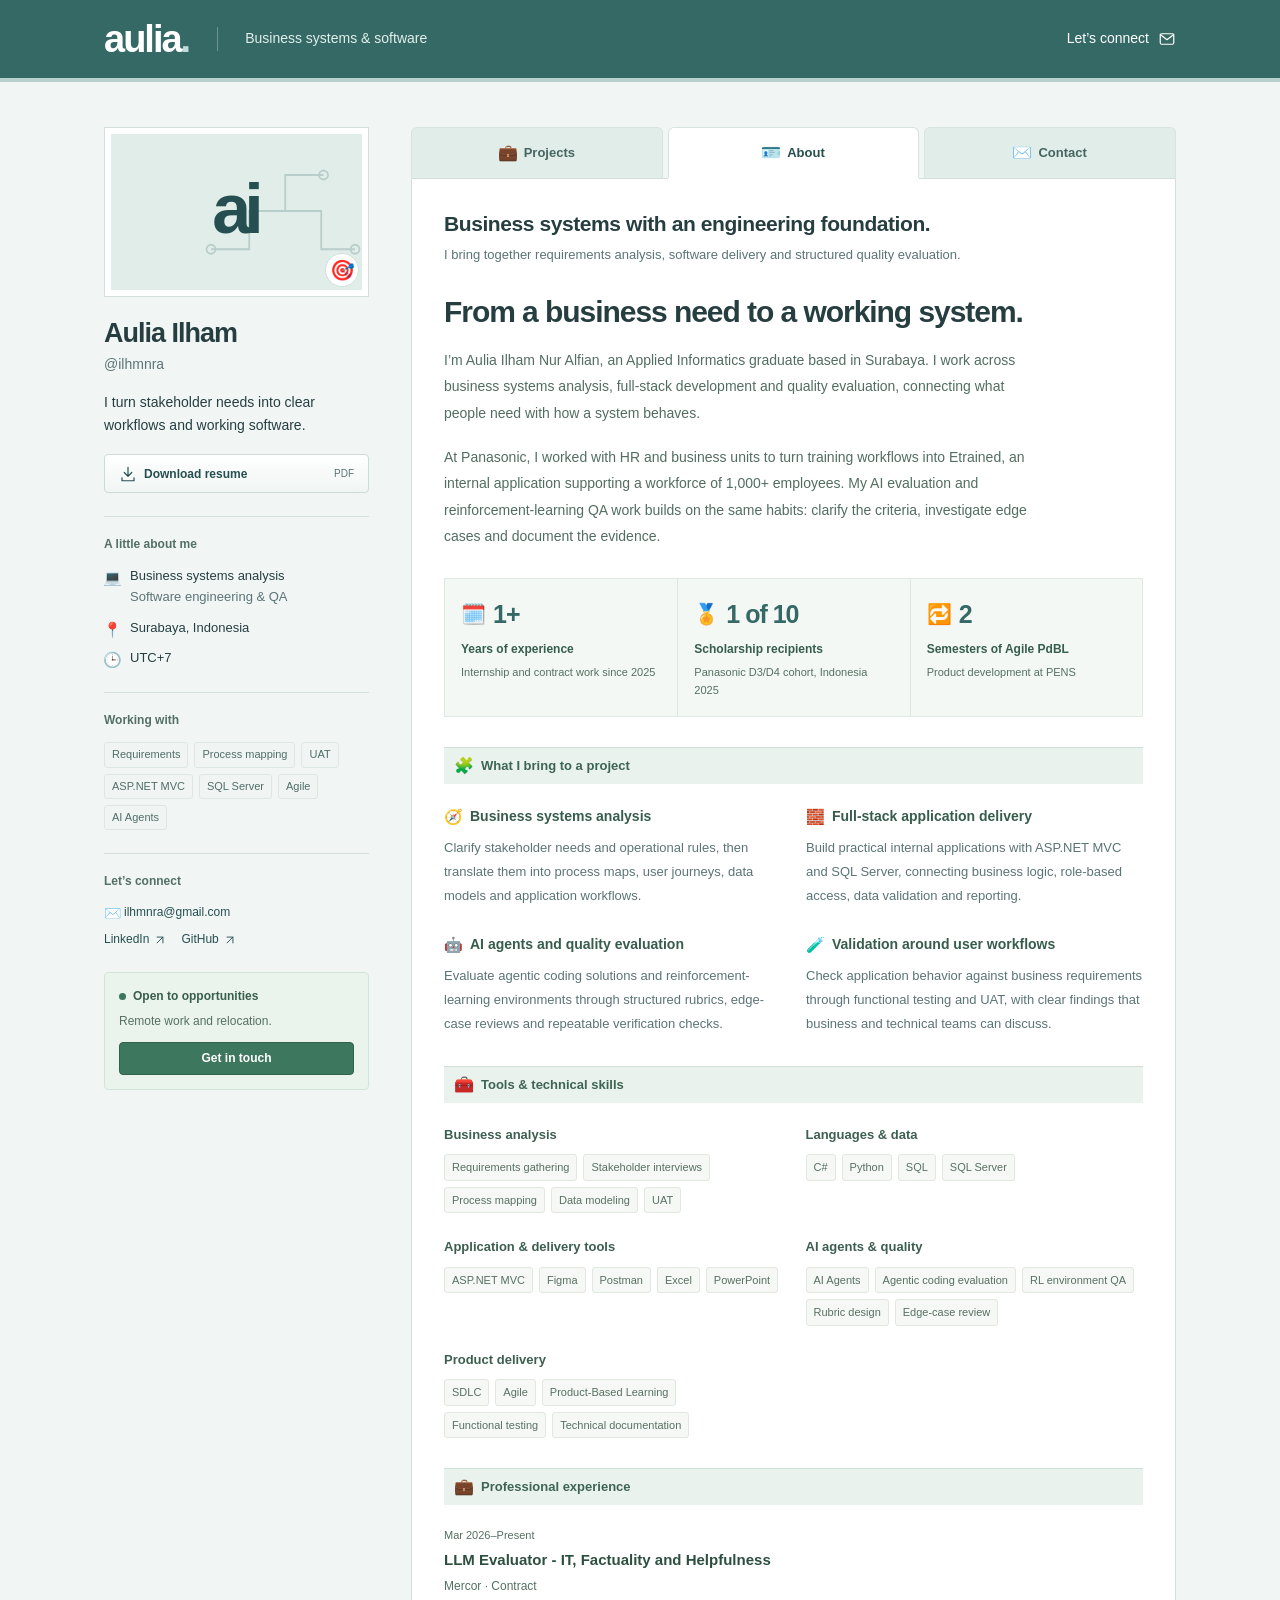
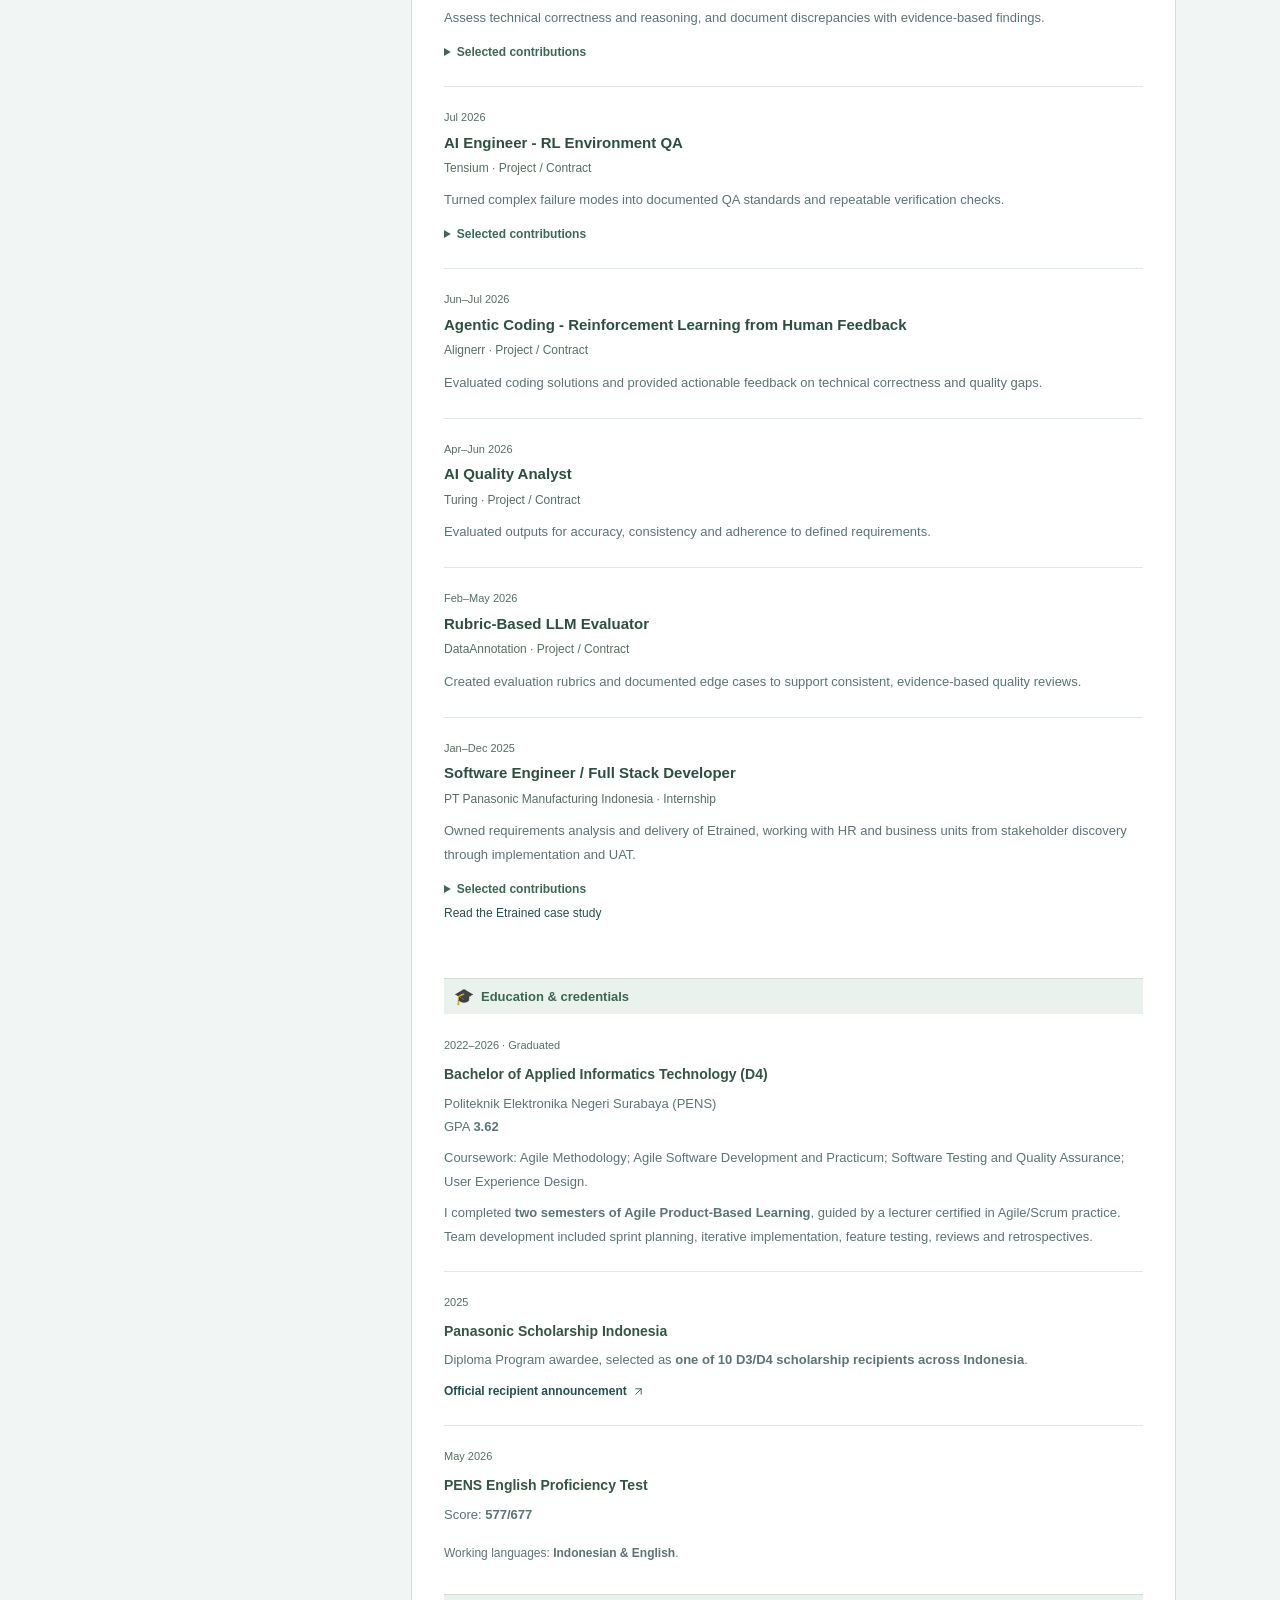
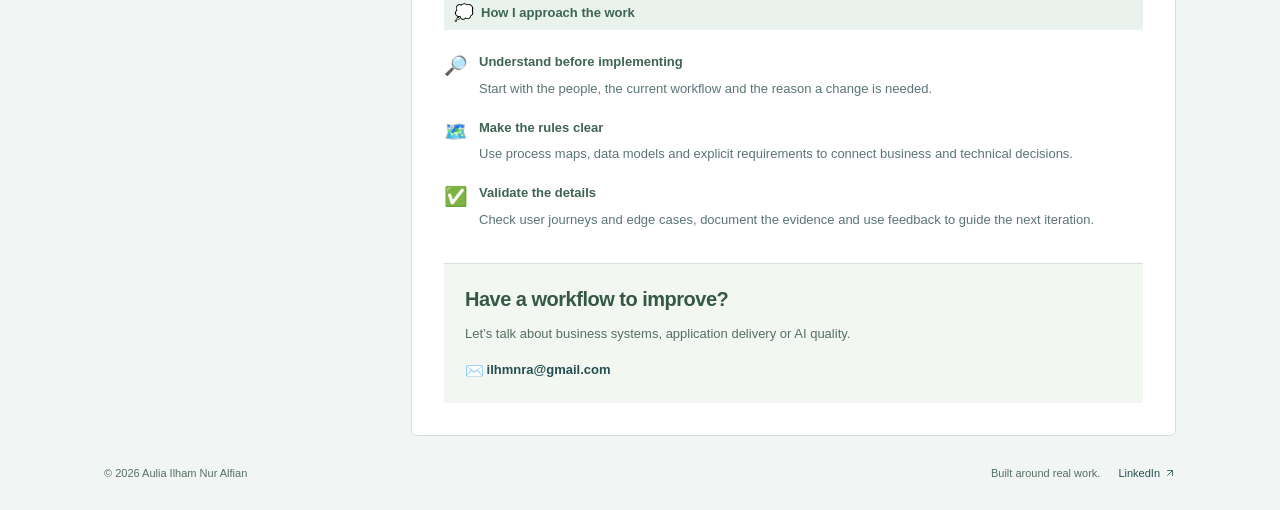
==== commit 23872af7: "Build Aulia Ilham portfolio with project case studies" ====
--- a/about/index.html
+++ b/about/index.html
@@ -13,11 +13,11 @@
 <section class="sidebar-section"><h3 class="sidebar-heading">Working with</h3><ul class="chips" aria-label="Topics"><li>Requirements</li><li>Process mapping</li><li>UAT</li><li>ASP.NET MVC</li><li>SQL Server</li><li>Agile</li><li>AI Agents</li></ul></section>
 <section class="sidebar-section"><h3 class="sidebar-heading">Let’s connect</h3><div class="profile-links"><a href="mailto:ilhmnra@gmail.com"><span class="emoji-icon" aria-hidden="true">✉️</span> ilhmnra@gmail.com</a><a class="" href="https://www.linkedin.com/in/auliailham/" target="_blank" rel="noopener noreferrer">LinkedIn<svg class="icon" viewBox="0 0 24 24" fill="none" stroke="currentColor" stroke-width="1.6" stroke-linecap="round" stroke-linejoin="round" aria-hidden="true"><path d="M7 17 17 7M7 7h10v10"/></svg></a><a class="" href="https://github.com/ilhmnra" target="_blank" rel="noopener noreferrer">GitHub<svg class="icon" viewBox="0 0 24 24" fill="none" stroke="currentColor" stroke-width="1.6" stroke-linecap="round" stroke-linejoin="round" aria-hidden="true"><path d="M7 17 17 7M7 7h10v10"/></svg></a></div></section>
 <div class="availability"><p><span class="status-dot" aria-hidden="true"></span>Open to opportunities</p><span>Remote work and relocation.</span><a class="button positive" href="../contact/">Get in touch</a></div></aside>
-<div class="content-column"><nav class="tabs" aria-label="Portfolio sections"><a href="../" ><span class="emoji-icon" aria-hidden="true">💼</span><span>Projects</span></a><a href="../about/" aria-current=page><span class="emoji-icon" aria-hidden="true">🪪</span><span>About</span></a><a href="../contact/" ><span class="emoji-icon" aria-hidden="true">✉️</span><span>Contact</span></a></nav><main id="main-content" tabindex="-1"><section class="about-intro"><h1>The long version</h1><p>Where I’ve worked, what I work with, and how I approach a problem.</p></section>
+<div class="content-column"><nav class="tabs" aria-label="Portfolio sections"><a href="../" ><span class="emoji-icon" aria-hidden="true">💼</span><span>Projects</span></a><a href="../about/" aria-current=page><span class="emoji-icon" aria-hidden="true">🪪</span><span>About</span></a><a href="../contact/" ><span class="emoji-icon" aria-hidden="true">✉️</span><span>Contact</span></a></nav><main id="main-content" tabindex="-1"><section class="about-intro"><h1>Business systems with an engineering foundation.</h1><p>I bring together requirements analysis, software delivery and structured quality evaluation.</p></section>
 <section class="about-story"><h2>From a business need to a working system.</h2><p>I’m Aulia Ilham Nur Alfian, an Applied Informatics graduate based in Surabaya. I work across business systems analysis, full-stack development and quality evaluation, connecting what people need with how a system behaves.</p><p>At Panasonic, I worked with HR and business units to turn training workflows into Etrained, an internal application supporting a workforce of 1,000+ employees. My AI evaluation and reinforcement-learning QA work builds on the same habits: clarify the criteria, investigate edge cases and document the evidence.</p></section>
-<section class="career-highlights" aria-label="Selected career highlights"><div><span class="highlight-icon" aria-hidden="true">🏢</span><strong>1,000+</strong><h3>Employees supported</h3><p>Workforce covered by Etrained</p></div><div><span class="highlight-icon" aria-hidden="true">🏅</span><strong>1 of 10</strong><h3>Scholarship recipients</h3><p>Panasonic D3/D4 cohort, Indonesia 2025</p></div><div><span class="highlight-icon" aria-hidden="true">📱</span><strong>100+</strong><h3>Google Play downloads</h3><p>Countlorie team product</p></div></section>
+<section class="career-highlights" aria-label="Selected career highlights"><div><span class="highlight-icon" aria-hidden="true">🗓️</span><strong>1+</strong><h3>Years of experience</h3><p>Internship and contract work since 2025</p></div><div><span class="highlight-icon" aria-hidden="true">🏅</span><strong>1 of 10</strong><h3>Scholarship recipients</h3><p>Panasonic D3/D4 cohort, Indonesia 2025</p></div><div><span class="highlight-icon" aria-hidden="true">🔁</span><strong>2</strong><h3>Semesters of Agile PdBL</h3><p>Product development at PENS</p></div></section>
 <section class="about-section" aria-labelledby="capabilities-heading"><h2 id="capabilities-heading"><span class="emoji-icon" aria-hidden="true">🧩</span> What I bring to a project</h2><div class="capability-grid"><article><h3><span class="emoji-icon" aria-hidden="true">🧭</span> Business systems analysis</h3><p>Clarify stakeholder needs and operational rules, then translate them into process maps, user journeys, data models and application workflows.</p></article><article><h3><span class="emoji-icon" aria-hidden="true">🧱</span> Full-stack application delivery</h3><p>Build practical internal applications with ASP.NET MVC and SQL Server, connecting business logic, role-based access, data validation and reporting.</p></article><article><h3><span class="emoji-icon" aria-hidden="true">🤖</span> AI agents and quality evaluation</h3><p>Evaluate agentic coding solutions and reinforcement-learning environments through structured rubrics, edge-case reviews and repeatable verification checks.</p></article><article><h3><span class="emoji-icon" aria-hidden="true">🧪</span> Validation around user workflows</h3><p>Check application behavior against business requirements through functional testing and UAT, with clear findings that business and technical teams can discuss.</p></article></div></section>
-<section class="about-section" aria-labelledby="tools-heading"><h2 id="tools-heading"><span class="emoji-icon" aria-hidden="true">🧰</span> Tools &amp; technical skills</h2><div class="tool-groups"><section><h3>Business analysis</h3><ul class="chips" aria-label="Topics"><li>Requirements gathering</li><li>Stakeholder interviews</li><li>Process mapping</li><li>Data modeling</li><li>UAT</li></ul></section><section><h3>Languages &amp; data</h3><ul class="chips" aria-label="Topics"><li>C#</li><li>Python</li><li>SQL</li><li>SQL Server</li></ul></section><section><h3>Application &amp; delivery tools</h3><ul class="chips" aria-label="Topics"><li>ASP.NET MVC</li><li>Figma</li><li>Postman</li><li>Excel</li><li>PowerPoint</li></ul></section><section><h3>AI agents &amp; quality</h3><ul class="chips" aria-label="Topics"><li>AI Agents</li><li>Agentic coding evaluation</li><li>RL environment QA</li><li>Rubric design</li><li>Edge-case review</li></ul></section><section><h3>Product delivery</h3><ul class="chips" aria-label="Topics"><li>SDLC</li><li>Agile</li><li>Product-Based Learning</li><li>Functional testing</li><li>Technical documentation</li></ul></section></div></section><section class="about-section" id="experience" aria-labelledby="experience-heading"><h2 id="experience-heading"><span class="emoji-icon" aria-hidden="true">💼</span> Professional experience</h2><ol class="career-list"><li><div class="career-top"><time>Mar 2026–Present</time></div><h3>LLM Evaluator - IT, Factuality and Helpfulness</h3><p class="career-company">Mercor <span>· Contract</span></p><p class="career-summary">Assess technical correctness and reasoning, and document discrepancies with evidence-based findings.</p><details><summary>Selected contributions</summary><ul><li>Review technical correctness, factual reliability, reasoning and edge cases against structured criteria.</li><li>Document discrepancies and evidence-based findings to support consistent quality evaluation.</li></ul></details></li><li><div class="career-top"><time>Jul 2026</time></div><h3>AI Engineer - RL Environment QA</h3><p class="career-company">Tensium <span>· Project / Contract</span></p><p class="career-summary">Turned complex failure modes into documented QA standards and repeatable verification checks.</p><details><summary>Selected contributions</summary><ul><li>Developed reproducible QA standards covering failure modes and edge cases in reinforcement-learning environments.</li><li>Turned complex agent failures into practical verification checks for engineering handoff.</li></ul></details></li><li><div class="career-top"><time>Jun–Jul 2026</time></div><h3>Agentic Coding - Reinforcement Learning from Human Feedback</h3><p class="career-company">Alignerr <span>· Project / Contract</span></p><p class="career-summary">Evaluated coding solutions and provided actionable feedback on technical correctness and quality gaps.</p></li><li><div class="career-top"><time>Apr–Jun 2026</time></div><h3>AI Quality Analyst</h3><p class="career-company">Turing <span>· Project / Contract</span></p><p class="career-summary">Evaluated outputs for accuracy, consistency and adherence to defined requirements.</p></li><li><div class="career-top"><time>Feb–May 2026</time></div><h3>Rubric-Based LLM Evaluator</h3><p class="career-company">DataAnnotation <span>· Project / Contract</span></p><p class="career-summary">Created evaluation rubrics and documented edge cases to support consistent, evidence-based quality reviews.</p></li><li><div class="career-top"><time>Jan–Dec 2025</time></div><h3>Software Engineer / Full Stack Developer</h3><p class="career-company">PT Panasonic Manufacturing Indonesia <span>· Internship</span></p><p class="career-summary">Owned requirements analysis and delivery of Etrained, working with HR and business units from stakeholder discovery through implementation and UAT.</p><details><summary>Selected contributions</summary><ul><li>Led requirements discovery with HR and business units; documented process maps, approval rules and data models.</li><li>Delivered Etrained from stakeholder discovery through implementation, functional testing and UAT.</li><li>Connected scheduling, registration, approvals and training records with Excel validation, dashboards and PDF reporting.</li></ul></details><a class="text-link" href="../projects/etrained/">Read the Etrained case study</a></li></ol></section><section class="about-section" aria-labelledby="education-heading"><h2 id="education-heading"><span class="emoji-icon" aria-hidden="true">🎓</span> Education &amp; credentials</h2><div class="education-list"><article><p class="education-date">2022–2026 · Graduated</p><h3>Bachelor of Applied Informatics Technology (D4)</h3><p>Politeknik Elektronika Negeri Surabaya (PENS)<br>GPA <strong>3.62</strong></p><p>Coursework: Agile Methodology; Agile Software Development and Practicum; Software Testing and Quality Assurance; User Experience Design.</p></article><article><p class="education-date">2025</p><h3>Panasonic Scholarship Indonesia</h3><p>Diploma Program awardee, selected as <strong>one of 10 D3/D4 scholarship recipients across Indonesia</strong>.</p><a class="" href="https://www.panasonic.com/id/corporate/news/articles/28-07-2025-panasonic-scholarship-asia.html" target="_blank" rel="noopener noreferrer">Official recipient announcement<svg class="icon" viewBox="0 0 24 24" fill="none" stroke="currentColor" stroke-width="1.6" stroke-linecap="round" stroke-linejoin="round" aria-hidden="true"><path d="M7 17 17 7M7 7h10v10"/></svg></a></article><article><p class="education-date">May 2026</p><h3>PENS English Proficiency Test</h3><p>Score: <strong>577/677</strong></p></article></div><p class="working-languages">Working languages: <strong>Indonesian &amp; English</strong>.</p></section>
+<section class="about-section" aria-labelledby="tools-heading"><h2 id="tools-heading"><span class="emoji-icon" aria-hidden="true">🧰</span> Tools &amp; technical skills</h2><div class="tool-groups"><section><h3>Business analysis</h3><ul class="chips" aria-label="Topics"><li>Requirements gathering</li><li>Stakeholder interviews</li><li>Process mapping</li><li>Data modeling</li><li>UAT</li></ul></section><section><h3>Languages &amp; data</h3><ul class="chips" aria-label="Topics"><li>C#</li><li>Python</li><li>SQL</li><li>SQL Server</li></ul></section><section><h3>Application &amp; delivery tools</h3><ul class="chips" aria-label="Topics"><li>ASP.NET MVC</li><li>Figma</li><li>Postman</li><li>Excel</li><li>PowerPoint</li></ul></section><section><h3>AI agents &amp; quality</h3><ul class="chips" aria-label="Topics"><li>AI Agents</li><li>Agentic coding evaluation</li><li>RL environment QA</li><li>Rubric design</li><li>Edge-case review</li></ul></section><section><h3>Product delivery</h3><ul class="chips" aria-label="Topics"><li>SDLC</li><li>Agile</li><li>Product-Based Learning</li><li>Functional testing</li><li>Technical documentation</li></ul></section></div></section><section class="about-section" id="experience" aria-labelledby="experience-heading"><h2 id="experience-heading"><span class="emoji-icon" aria-hidden="true">💼</span> Professional experience</h2><ol class="career-list"><li><div class="career-top"><time>Mar 2026–Present</time></div><h3>LLM Evaluator - IT, Factuality and Helpfulness</h3><p class="career-company">Mercor <span>· Contract</span></p><p class="career-summary">Assess technical correctness and reasoning, and document discrepancies with evidence-based findings.</p><details><summary>Selected contributions</summary><ul><li>Review technical correctness, factual reliability, reasoning and edge cases against structured criteria.</li><li>Document discrepancies and evidence-based findings to support consistent quality evaluation.</li></ul></details></li><li><div class="career-top"><time>Jul 2026</time></div><h3>AI Engineer - RL Environment QA</h3><p class="career-company">Tensium <span>· Project / Contract</span></p><p class="career-summary">Turned complex failure modes into documented QA standards and repeatable verification checks.</p><details><summary>Selected contributions</summary><ul><li>Developed reproducible QA standards covering failure modes and edge cases in reinforcement-learning environments.</li><li>Turned complex agent failures into practical verification checks for engineering handoff.</li></ul></details></li><li><div class="career-top"><time>Jun–Jul 2026</time></div><h3>Agentic Coding - Reinforcement Learning from Human Feedback</h3><p class="career-company">Alignerr <span>· Project / Contract</span></p><p class="career-summary">Evaluated coding solutions and provided actionable feedback on technical correctness and quality gaps.</p></li><li><div class="career-top"><time>Apr–Jun 2026</time></div><h3>AI Quality Analyst</h3><p class="career-company">Turing <span>· Project / Contract</span></p><p class="career-summary">Evaluated outputs for accuracy, consistency and adherence to defined requirements.</p></li><li><div class="career-top"><time>Feb–May 2026</time></div><h3>Rubric-Based LLM Evaluator</h3><p class="career-company">DataAnnotation <span>· Project / Contract</span></p><p class="career-summary">Created evaluation rubrics and documented edge cases to support consistent, evidence-based quality reviews.</p></li><li><div class="career-top"><time>Jan–Dec 2025</time></div><h3>Software Engineer / Full Stack Developer</h3><p class="career-company">PT Panasonic Manufacturing Indonesia <span>· Internship</span></p><p class="career-summary">Owned requirements analysis and delivery of Etrained, working with HR and business units from stakeholder discovery through implementation and UAT.</p><details><summary>Selected contributions</summary><ul><li>Led requirements discovery with HR and business units; documented process maps, approval rules and data models.</li><li>Delivered Etrained from stakeholder discovery through implementation, functional testing and UAT.</li><li>Connected scheduling, registration, approvals and training records with Excel validation, dashboards and PDF reporting.</li></ul></details><a class="text-link" href="../projects/etrained/">Read the Etrained case study</a></li></ol></section><section class="about-section" aria-labelledby="education-heading"><h2 id="education-heading"><span class="emoji-icon" aria-hidden="true">🎓</span> Education &amp; credentials</h2><div class="education-list"><article><p class="education-date">2022–2026 · Graduated</p><h3>Bachelor of Applied Informatics Technology (D4)</h3><p>Politeknik Elektronika Negeri Surabaya (PENS)<br>GPA <strong>3.62</strong></p><p>Coursework: Agile Methodology; Agile Software Development and Practicum; Software Testing and Quality Assurance; User Experience Design.</p><p>I completed <strong>two semesters of Agile Product-Based Learning</strong>, guided by a lecturer certified in Agile/Scrum practice. Team development included sprint planning, iterative implementation, feature testing, reviews and retrospectives.</p></article><article><p class="education-date">2025</p><h3>Panasonic Scholarship Indonesia</h3><p>Diploma Program awardee, selected as <strong>one of 10 D3/D4 scholarship recipients across Indonesia</strong>.</p><a class="" href="https://www.panasonic.com/id/corporate/news/articles/28-07-2025-panasonic-scholarship-asia.html" target="_blank" rel="noopener noreferrer">Official recipient announcement<svg class="icon" viewBox="0 0 24 24" fill="none" stroke="currentColor" stroke-width="1.6" stroke-linecap="round" stroke-linejoin="round" aria-hidden="true"><path d="M7 17 17 7M7 7h10v10"/></svg></a></article><article><p class="education-date">May 2026</p><h3>PENS English Proficiency Test</h3><p>Score: <strong>577/677</strong></p></article></div><p class="working-languages">Working languages: <strong>Indonesian &amp; English</strong>.</p></section>
 <section class="about-section" aria-labelledby="approach-heading"><h2 id="approach-heading"><span class="emoji-icon" aria-hidden="true">💭</span> How I approach the work</h2><ul class="principles-list"><li><span class="principle-icon" aria-hidden="true">🔎</span><div><h3>Understand before implementing</h3><p>Start with the people, the current workflow and the reason a change is needed.</p></div></li><li><span class="principle-icon" aria-hidden="true">🗺️</span><div><h3>Make the rules clear</h3><p>Use process maps, data models and explicit requirements to connect business and technical decisions.</p></div></li><li><span class="principle-icon" aria-hidden="true">✅</span><div><h3>Validate the details</h3><p>Check user journeys and edge cases, document the evidence and use feedback to guide the next iteration.</p></div></li></ul></section>
 <section class="about-cta"><h2>Have a workflow to improve?</h2><p>Let’s talk about business systems, application delivery or AI quality.</p><a href="mailto:ilhmnra@gmail.com"><span class="emoji-icon" aria-hidden="true">✉️</span> ilhmnra@gmail.com</a></section></main></div></div>
 <footer class="footer"><span>© <span data-current-year>2026</span> Aulia Ilham Nur Alfian</span><span>Built around real work.</span><a class="" href="https://www.linkedin.com/in/auliailham/" target="_blank" rel="noopener noreferrer">LinkedIn<svg class="icon" viewBox="0 0 24 24" fill="none" stroke="currentColor" stroke-width="1.6" stroke-linecap="round" stroke-linejoin="round" aria-hidden="true"><path d="M7 17 17 7M7 7h10v10"/></svg></a></footer></body></html>
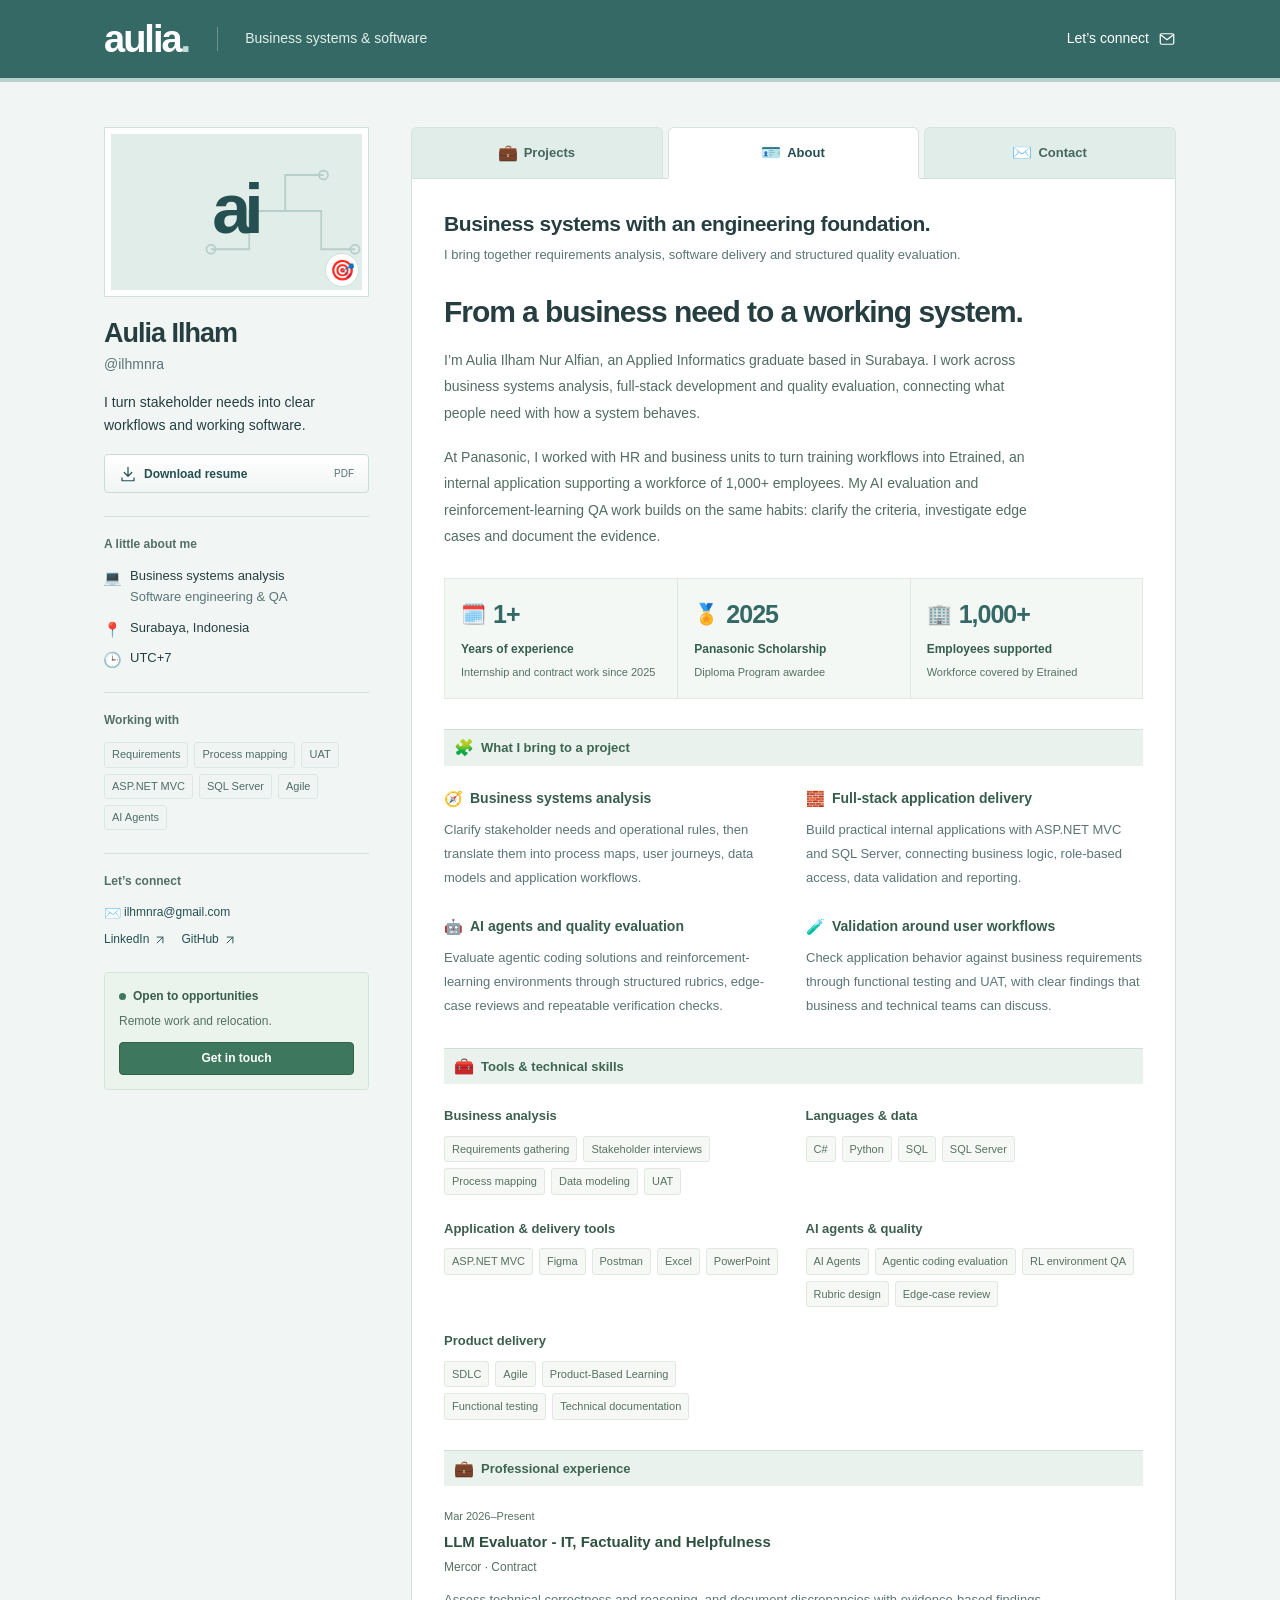
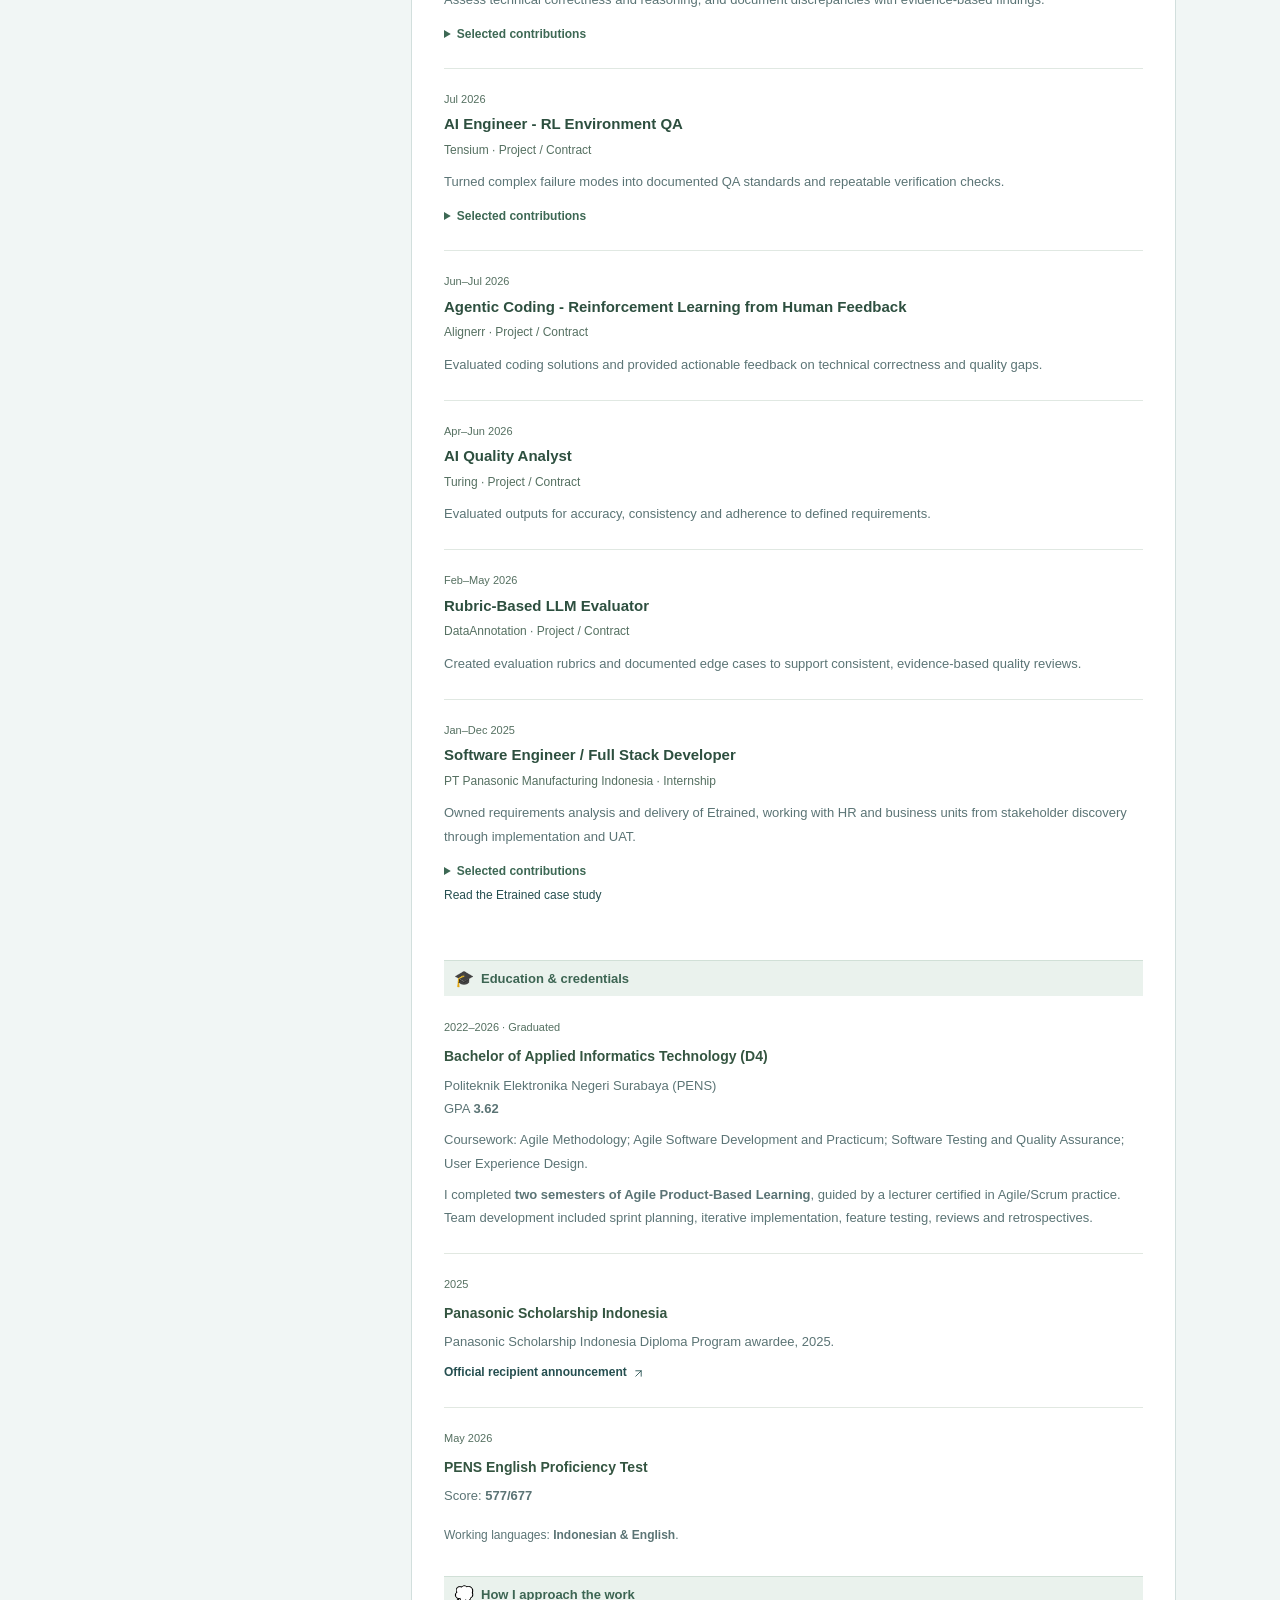
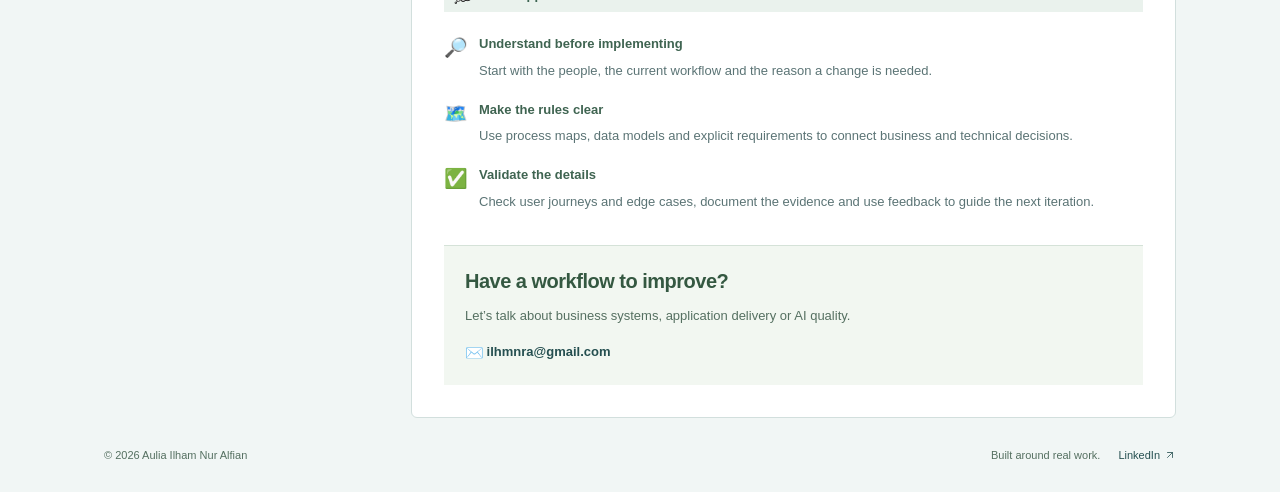
==== commit fa682ade: "Build Aulia Ilham portfolio with project case studies" ====
--- a/about/index.html
+++ b/about/index.html
@@ -15,9 +15,9 @@
 <div class="availability"><p><span class="status-dot" aria-hidden="true"></span>Open to opportunities</p><span>Remote work and relocation.</span><a class="button positive" href="../contact/">Get in touch</a></div></aside>
 <div class="content-column"><nav class="tabs" aria-label="Portfolio sections"><a href="../" ><span class="emoji-icon" aria-hidden="true">💼</span><span>Projects</span></a><a href="../about/" aria-current=page><span class="emoji-icon" aria-hidden="true">🪪</span><span>About</span></a><a href="../contact/" ><span class="emoji-icon" aria-hidden="true">✉️</span><span>Contact</span></a></nav><main id="main-content" tabindex="-1"><section class="about-intro"><h1>Business systems with an engineering foundation.</h1><p>I bring together requirements analysis, software delivery and structured quality evaluation.</p></section>
 <section class="about-story"><h2>From a business need to a working system.</h2><p>I’m Aulia Ilham Nur Alfian, an Applied Informatics graduate based in Surabaya. I work across business systems analysis, full-stack development and quality evaluation, connecting what people need with how a system behaves.</p><p>At Panasonic, I worked with HR and business units to turn training workflows into Etrained, an internal application supporting a workforce of 1,000+ employees. My AI evaluation and reinforcement-learning QA work builds on the same habits: clarify the criteria, investigate edge cases and document the evidence.</p></section>
-<section class="career-highlights" aria-label="Selected career highlights"><div><span class="highlight-icon" aria-hidden="true">🗓️</span><strong>1+</strong><h3>Years of experience</h3><p>Internship and contract work since 2025</p></div><div><span class="highlight-icon" aria-hidden="true">🏅</span><strong>1 of 10</strong><h3>Scholarship recipients</h3><p>Panasonic D3/D4 cohort, Indonesia 2025</p></div><div><span class="highlight-icon" aria-hidden="true">🔁</span><strong>2</strong><h3>Semesters of Agile PdBL</h3><p>Product development at PENS</p></div></section>
+<section class="career-highlights" aria-label="Selected career highlights"><div><span class="highlight-icon" aria-hidden="true">🗓️</span><strong>1+</strong><h3>Years of experience</h3><p>Internship and contract work since 2025</p></div><div><span class="highlight-icon" aria-hidden="true">🏅</span><strong>2025</strong><h3>Panasonic Scholarship</h3><p>Diploma Program awardee</p></div><div><span class="highlight-icon" aria-hidden="true">🏢</span><strong>1,000+</strong><h3>Employees supported</h3><p>Workforce covered by Etrained</p></div></section>
 <section class="about-section" aria-labelledby="capabilities-heading"><h2 id="capabilities-heading"><span class="emoji-icon" aria-hidden="true">🧩</span> What I bring to a project</h2><div class="capability-grid"><article><h3><span class="emoji-icon" aria-hidden="true">🧭</span> Business systems analysis</h3><p>Clarify stakeholder needs and operational rules, then translate them into process maps, user journeys, data models and application workflows.</p></article><article><h3><span class="emoji-icon" aria-hidden="true">🧱</span> Full-stack application delivery</h3><p>Build practical internal applications with ASP.NET MVC and SQL Server, connecting business logic, role-based access, data validation and reporting.</p></article><article><h3><span class="emoji-icon" aria-hidden="true">🤖</span> AI agents and quality evaluation</h3><p>Evaluate agentic coding solutions and reinforcement-learning environments through structured rubrics, edge-case reviews and repeatable verification checks.</p></article><article><h3><span class="emoji-icon" aria-hidden="true">🧪</span> Validation around user workflows</h3><p>Check application behavior against business requirements through functional testing and UAT, with clear findings that business and technical teams can discuss.</p></article></div></section>
-<section class="about-section" aria-labelledby="tools-heading"><h2 id="tools-heading"><span class="emoji-icon" aria-hidden="true">🧰</span> Tools &amp; technical skills</h2><div class="tool-groups"><section><h3>Business analysis</h3><ul class="chips" aria-label="Topics"><li>Requirements gathering</li><li>Stakeholder interviews</li><li>Process mapping</li><li>Data modeling</li><li>UAT</li></ul></section><section><h3>Languages &amp; data</h3><ul class="chips" aria-label="Topics"><li>C#</li><li>Python</li><li>SQL</li><li>SQL Server</li></ul></section><section><h3>Application &amp; delivery tools</h3><ul class="chips" aria-label="Topics"><li>ASP.NET MVC</li><li>Figma</li><li>Postman</li><li>Excel</li><li>PowerPoint</li></ul></section><section><h3>AI agents &amp; quality</h3><ul class="chips" aria-label="Topics"><li>AI Agents</li><li>Agentic coding evaluation</li><li>RL environment QA</li><li>Rubric design</li><li>Edge-case review</li></ul></section><section><h3>Product delivery</h3><ul class="chips" aria-label="Topics"><li>SDLC</li><li>Agile</li><li>Product-Based Learning</li><li>Functional testing</li><li>Technical documentation</li></ul></section></div></section><section class="about-section" id="experience" aria-labelledby="experience-heading"><h2 id="experience-heading"><span class="emoji-icon" aria-hidden="true">💼</span> Professional experience</h2><ol class="career-list"><li><div class="career-top"><time>Mar 2026–Present</time></div><h3>LLM Evaluator - IT, Factuality and Helpfulness</h3><p class="career-company">Mercor <span>· Contract</span></p><p class="career-summary">Assess technical correctness and reasoning, and document discrepancies with evidence-based findings.</p><details><summary>Selected contributions</summary><ul><li>Review technical correctness, factual reliability, reasoning and edge cases against structured criteria.</li><li>Document discrepancies and evidence-based findings to support consistent quality evaluation.</li></ul></details></li><li><div class="career-top"><time>Jul 2026</time></div><h3>AI Engineer - RL Environment QA</h3><p class="career-company">Tensium <span>· Project / Contract</span></p><p class="career-summary">Turned complex failure modes into documented QA standards and repeatable verification checks.</p><details><summary>Selected contributions</summary><ul><li>Developed reproducible QA standards covering failure modes and edge cases in reinforcement-learning environments.</li><li>Turned complex agent failures into practical verification checks for engineering handoff.</li></ul></details></li><li><div class="career-top"><time>Jun–Jul 2026</time></div><h3>Agentic Coding - Reinforcement Learning from Human Feedback</h3><p class="career-company">Alignerr <span>· Project / Contract</span></p><p class="career-summary">Evaluated coding solutions and provided actionable feedback on technical correctness and quality gaps.</p></li><li><div class="career-top"><time>Apr–Jun 2026</time></div><h3>AI Quality Analyst</h3><p class="career-company">Turing <span>· Project / Contract</span></p><p class="career-summary">Evaluated outputs for accuracy, consistency and adherence to defined requirements.</p></li><li><div class="career-top"><time>Feb–May 2026</time></div><h3>Rubric-Based LLM Evaluator</h3><p class="career-company">DataAnnotation <span>· Project / Contract</span></p><p class="career-summary">Created evaluation rubrics and documented edge cases to support consistent, evidence-based quality reviews.</p></li><li><div class="career-top"><time>Jan–Dec 2025</time></div><h3>Software Engineer / Full Stack Developer</h3><p class="career-company">PT Panasonic Manufacturing Indonesia <span>· Internship</span></p><p class="career-summary">Owned requirements analysis and delivery of Etrained, working with HR and business units from stakeholder discovery through implementation and UAT.</p><details><summary>Selected contributions</summary><ul><li>Led requirements discovery with HR and business units; documented process maps, approval rules and data models.</li><li>Delivered Etrained from stakeholder discovery through implementation, functional testing and UAT.</li><li>Connected scheduling, registration, approvals and training records with Excel validation, dashboards and PDF reporting.</li></ul></details><a class="text-link" href="../projects/etrained/">Read the Etrained case study</a></li></ol></section><section class="about-section" aria-labelledby="education-heading"><h2 id="education-heading"><span class="emoji-icon" aria-hidden="true">🎓</span> Education &amp; credentials</h2><div class="education-list"><article><p class="education-date">2022–2026 · Graduated</p><h3>Bachelor of Applied Informatics Technology (D4)</h3><p>Politeknik Elektronika Negeri Surabaya (PENS)<br>GPA <strong>3.62</strong></p><p>Coursework: Agile Methodology; Agile Software Development and Practicum; Software Testing and Quality Assurance; User Experience Design.</p><p>I completed <strong>two semesters of Agile Product-Based Learning</strong>, guided by a lecturer certified in Agile/Scrum practice. Team development included sprint planning, iterative implementation, feature testing, reviews and retrospectives.</p></article><article><p class="education-date">2025</p><h3>Panasonic Scholarship Indonesia</h3><p>Diploma Program awardee, selected as <strong>one of 10 D3/D4 scholarship recipients across Indonesia</strong>.</p><a class="" href="https://www.panasonic.com/id/corporate/news/articles/28-07-2025-panasonic-scholarship-asia.html" target="_blank" rel="noopener noreferrer">Official recipient announcement<svg class="icon" viewBox="0 0 24 24" fill="none" stroke="currentColor" stroke-width="1.6" stroke-linecap="round" stroke-linejoin="round" aria-hidden="true"><path d="M7 17 17 7M7 7h10v10"/></svg></a></article><article><p class="education-date">May 2026</p><h3>PENS English Proficiency Test</h3><p>Score: <strong>577/677</strong></p></article></div><p class="working-languages">Working languages: <strong>Indonesian &amp; English</strong>.</p></section>
+<section class="about-section" aria-labelledby="tools-heading"><h2 id="tools-heading"><span class="emoji-icon" aria-hidden="true">🧰</span> Tools &amp; technical skills</h2><div class="tool-groups"><section><h3>Business analysis</h3><ul class="chips" aria-label="Topics"><li>Requirements gathering</li><li>Stakeholder interviews</li><li>Process mapping</li><li>Data modeling</li><li>UAT</li></ul></section><section><h3>Languages &amp; data</h3><ul class="chips" aria-label="Topics"><li>C#</li><li>Python</li><li>SQL</li><li>SQL Server</li></ul></section><section><h3>Application &amp; delivery tools</h3><ul class="chips" aria-label="Topics"><li>ASP.NET MVC</li><li>Figma</li><li>Postman</li><li>Excel</li><li>PowerPoint</li></ul></section><section><h3>AI agents &amp; quality</h3><ul class="chips" aria-label="Topics"><li>AI Agents</li><li>Agentic coding evaluation</li><li>RL environment QA</li><li>Rubric design</li><li>Edge-case review</li></ul></section><section><h3>Product delivery</h3><ul class="chips" aria-label="Topics"><li>SDLC</li><li>Agile</li><li>Product-Based Learning</li><li>Functional testing</li><li>Technical documentation</li></ul></section></div></section><section class="about-section" id="experience" aria-labelledby="experience-heading"><h2 id="experience-heading"><span class="emoji-icon" aria-hidden="true">💼</span> Professional experience</h2><ol class="career-list"><li><div class="career-top"><time>Mar 2026–Present</time></div><h3>LLM Evaluator - IT, Factuality and Helpfulness</h3><p class="career-company">Mercor <span>· Contract</span></p><p class="career-summary">Assess technical correctness and reasoning, and document discrepancies with evidence-based findings.</p><details><summary>Selected contributions</summary><ul><li>Review technical correctness, factual reliability, reasoning and edge cases against structured criteria.</li><li>Document discrepancies and evidence-based findings to support consistent quality evaluation.</li></ul></details></li><li><div class="career-top"><time>Jul 2026</time></div><h3>AI Engineer - RL Environment QA</h3><p class="career-company">Tensium <span>· Project / Contract</span></p><p class="career-summary">Turned complex failure modes into documented QA standards and repeatable verification checks.</p><details><summary>Selected contributions</summary><ul><li>Developed reproducible QA standards covering failure modes and edge cases in reinforcement-learning environments.</li><li>Turned complex agent failures into practical verification checks for engineering handoff.</li></ul></details></li><li><div class="career-top"><time>Jun–Jul 2026</time></div><h3>Agentic Coding - Reinforcement Learning from Human Feedback</h3><p class="career-company">Alignerr <span>· Project / Contract</span></p><p class="career-summary">Evaluated coding solutions and provided actionable feedback on technical correctness and quality gaps.</p></li><li><div class="career-top"><time>Apr–Jun 2026</time></div><h3>AI Quality Analyst</h3><p class="career-company">Turing <span>· Project / Contract</span></p><p class="career-summary">Evaluated outputs for accuracy, consistency and adherence to defined requirements.</p></li><li><div class="career-top"><time>Feb–May 2026</time></div><h3>Rubric-Based LLM Evaluator</h3><p class="career-company">DataAnnotation <span>· Project / Contract</span></p><p class="career-summary">Created evaluation rubrics and documented edge cases to support consistent, evidence-based quality reviews.</p></li><li><div class="career-top"><time>Jan–Dec 2025</time></div><h3>Software Engineer / Full Stack Developer</h3><p class="career-company">PT Panasonic Manufacturing Indonesia <span>· Internship</span></p><p class="career-summary">Owned requirements analysis and delivery of Etrained, working with HR and business units from stakeholder discovery through implementation and UAT.</p><details><summary>Selected contributions</summary><ul><li>Led requirements discovery with HR and business units; documented process maps, approval rules and data models.</li><li>Delivered Etrained from stakeholder discovery through implementation, functional testing and UAT.</li><li>Connected scheduling, registration, approvals and training records with Excel validation, dashboards and PDF reporting.</li></ul></details><a class="text-link" href="../projects/etrained/">Read the Etrained case study</a></li></ol></section><section class="about-section" aria-labelledby="education-heading"><h2 id="education-heading"><span class="emoji-icon" aria-hidden="true">🎓</span> Education &amp; credentials</h2><div class="education-list"><article><p class="education-date">2022–2026 · Graduated</p><h3>Bachelor of Applied Informatics Technology (D4)</h3><p>Politeknik Elektronika Negeri Surabaya (PENS)<br>GPA <strong>3.62</strong></p><p>Coursework: Agile Methodology; Agile Software Development and Practicum; Software Testing and Quality Assurance; User Experience Design.</p><p>I completed <strong>two semesters of Agile Product-Based Learning</strong>, guided by a lecturer certified in Agile/Scrum practice. Team development included sprint planning, iterative implementation, feature testing, reviews and retrospectives.</p></article><article><p class="education-date">2025</p><h3>Panasonic Scholarship Indonesia</h3><p>Panasonic Scholarship Indonesia Diploma Program awardee, 2025.</p><a class="" href="https://www.panasonic.com/id/corporate/news/articles/28-07-2025-panasonic-scholarship-asia.html" target="_blank" rel="noopener noreferrer">Official recipient announcement<svg class="icon" viewBox="0 0 24 24" fill="none" stroke="currentColor" stroke-width="1.6" stroke-linecap="round" stroke-linejoin="round" aria-hidden="true"><path d="M7 17 17 7M7 7h10v10"/></svg></a></article><article><p class="education-date">May 2026</p><h3>PENS English Proficiency Test</h3><p>Score: <strong>577/677</strong></p></article></div><p class="working-languages">Working languages: <strong>Indonesian &amp; English</strong>.</p></section>
 <section class="about-section" aria-labelledby="approach-heading"><h2 id="approach-heading"><span class="emoji-icon" aria-hidden="true">💭</span> How I approach the work</h2><ul class="principles-list"><li><span class="principle-icon" aria-hidden="true">🔎</span><div><h3>Understand before implementing</h3><p>Start with the people, the current workflow and the reason a change is needed.</p></div></li><li><span class="principle-icon" aria-hidden="true">🗺️</span><div><h3>Make the rules clear</h3><p>Use process maps, data models and explicit requirements to connect business and technical decisions.</p></div></li><li><span class="principle-icon" aria-hidden="true">✅</span><div><h3>Validate the details</h3><p>Check user journeys and edge cases, document the evidence and use feedback to guide the next iteration.</p></div></li></ul></section>
 <section class="about-cta"><h2>Have a workflow to improve?</h2><p>Let’s talk about business systems, application delivery or AI quality.</p><a href="mailto:ilhmnra@gmail.com"><span class="emoji-icon" aria-hidden="true">✉️</span> ilhmnra@gmail.com</a></section></main></div></div>
 <footer class="footer"><span>© <span data-current-year>2026</span> Aulia Ilham Nur Alfian</span><span>Built around real work.</span><a class="" href="https://www.linkedin.com/in/auliailham/" target="_blank" rel="noopener noreferrer">LinkedIn<svg class="icon" viewBox="0 0 24 24" fill="none" stroke="currentColor" stroke-width="1.6" stroke-linecap="round" stroke-linejoin="round" aria-hidden="true"><path d="M7 17 17 7M7 7h10v10"/></svg></a></footer></body></html>
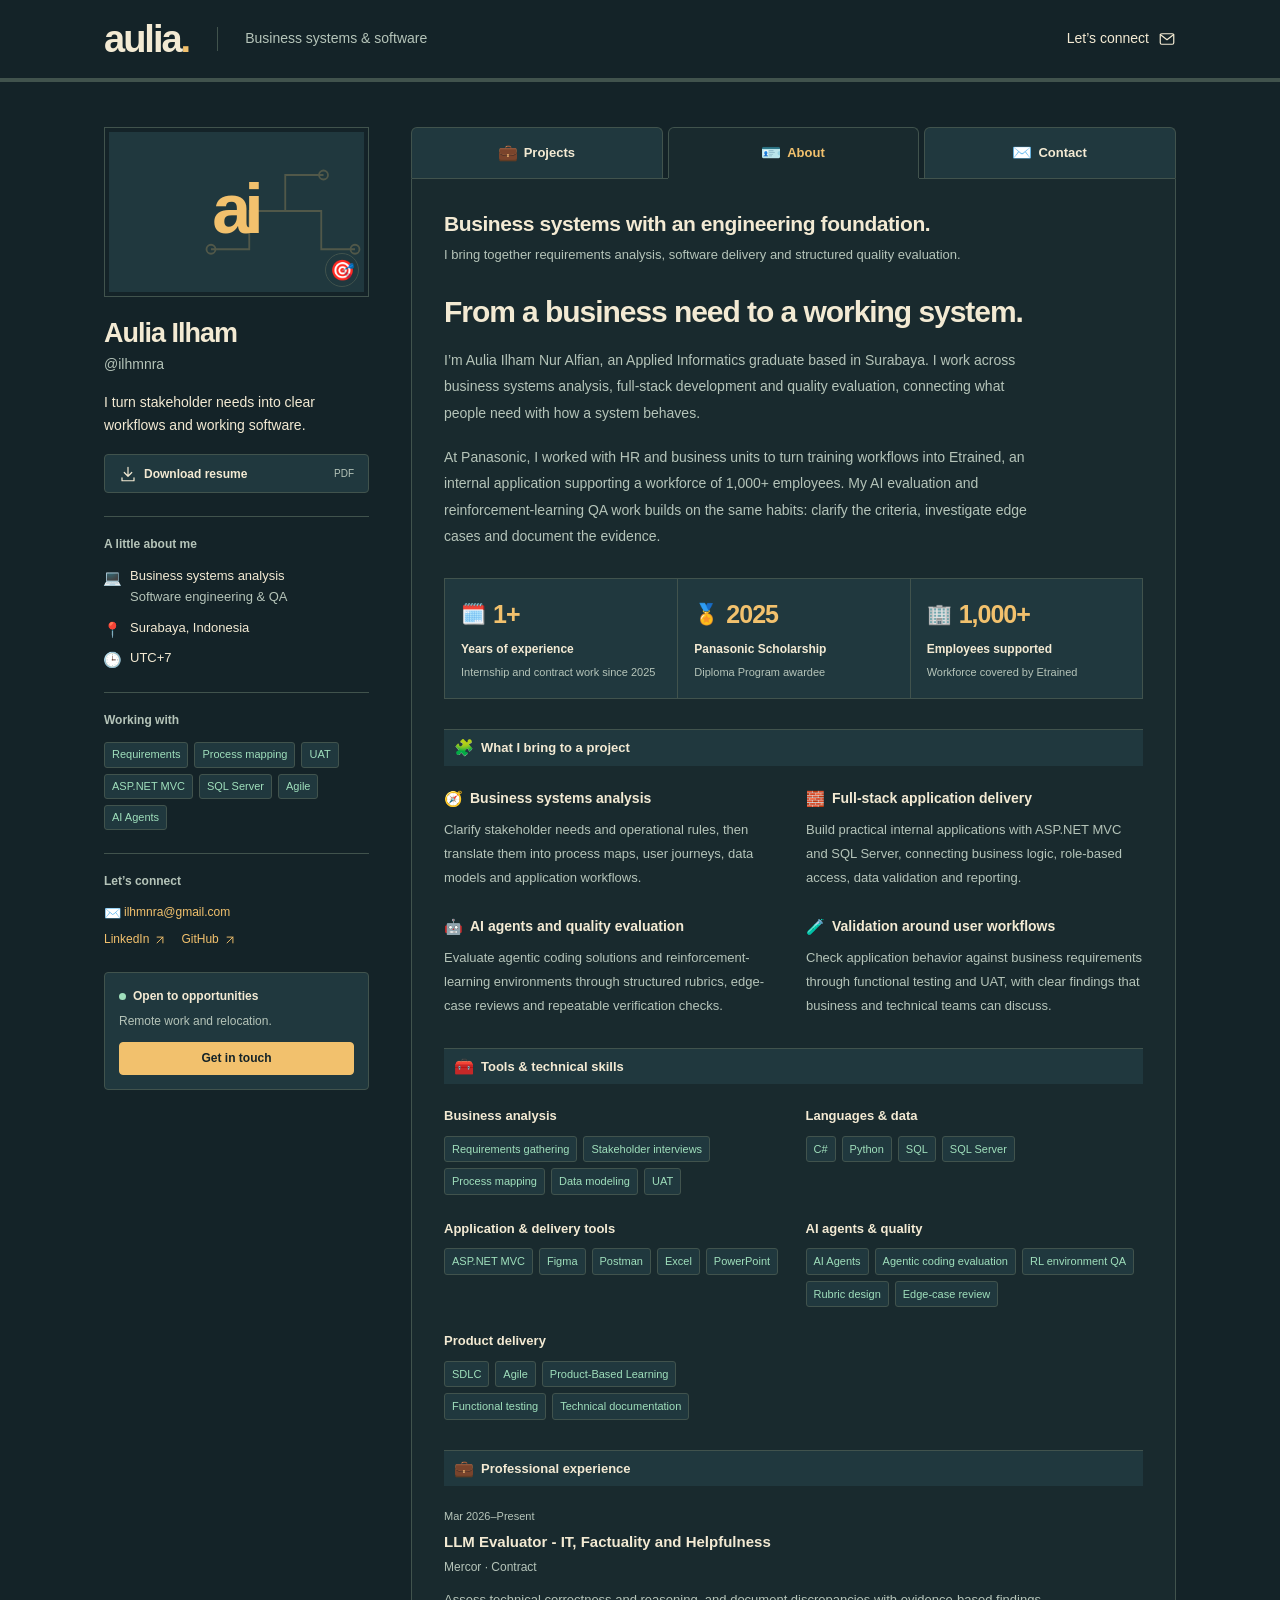
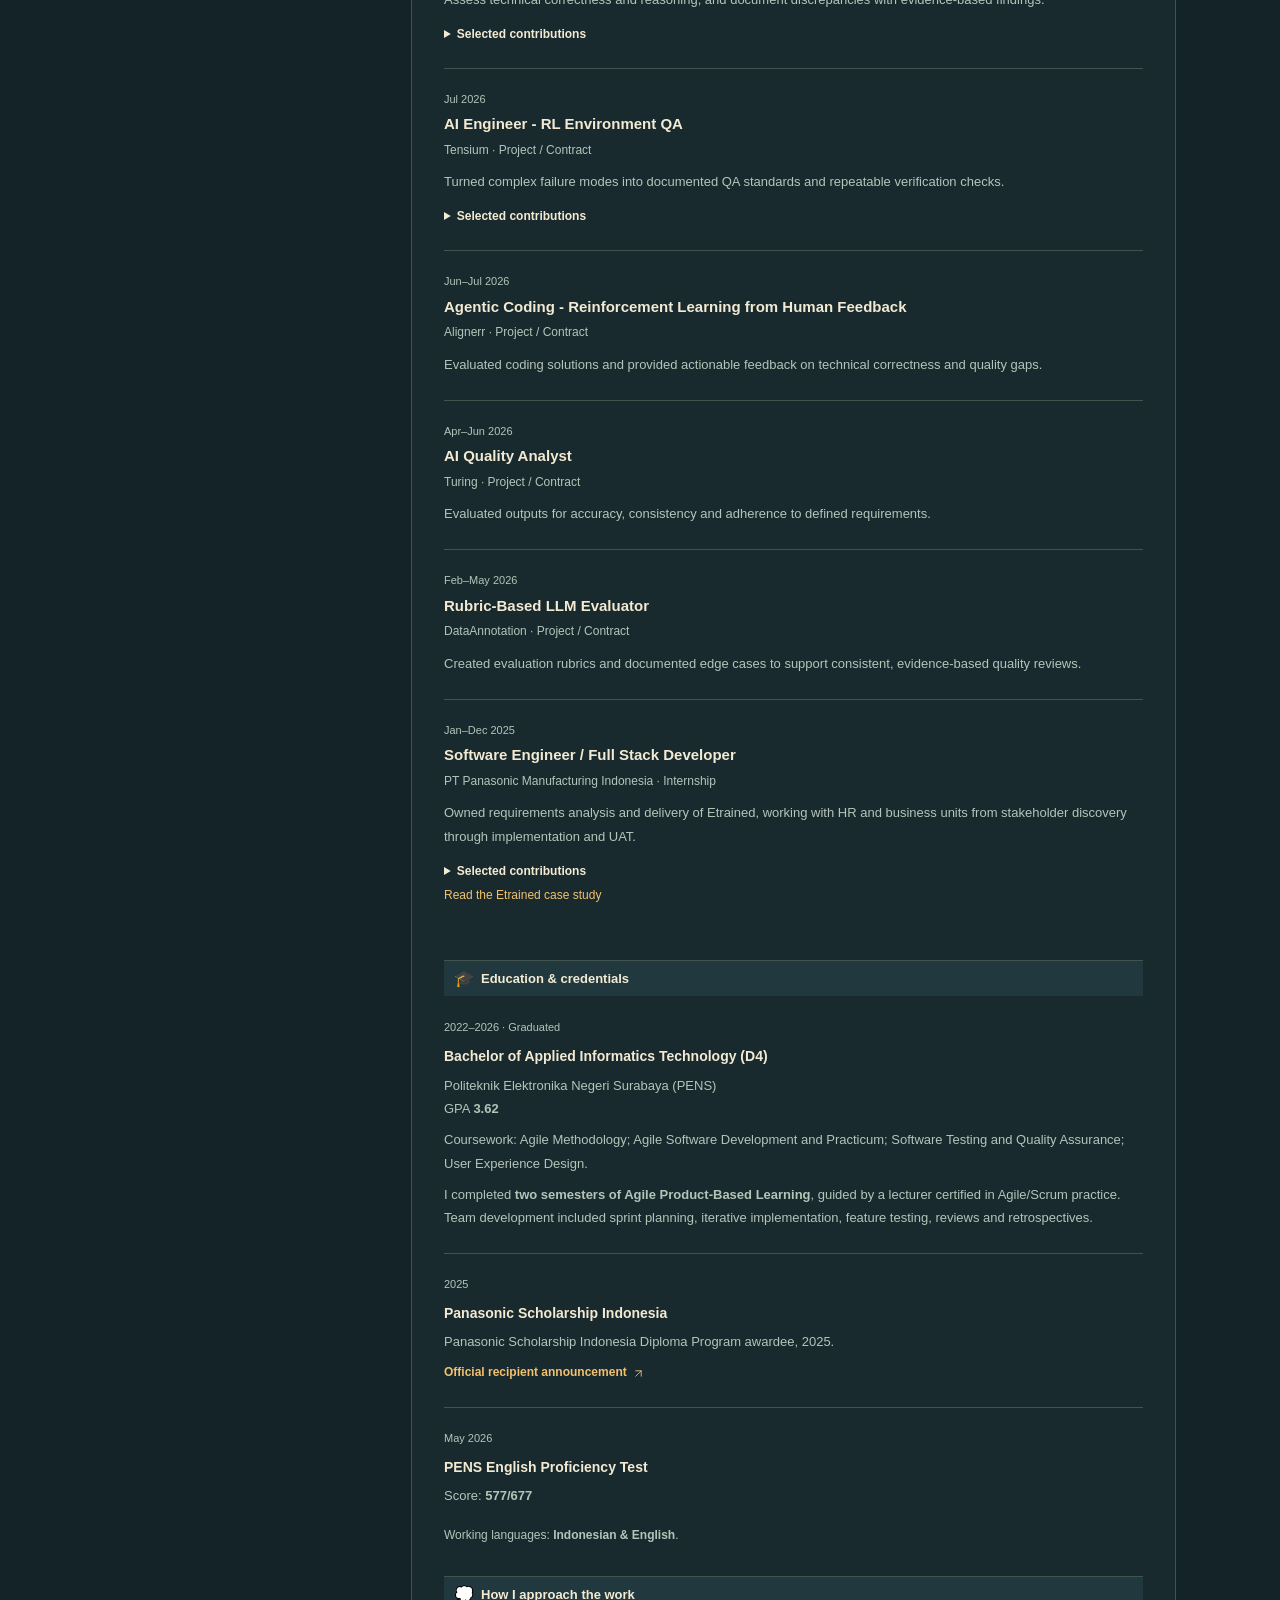
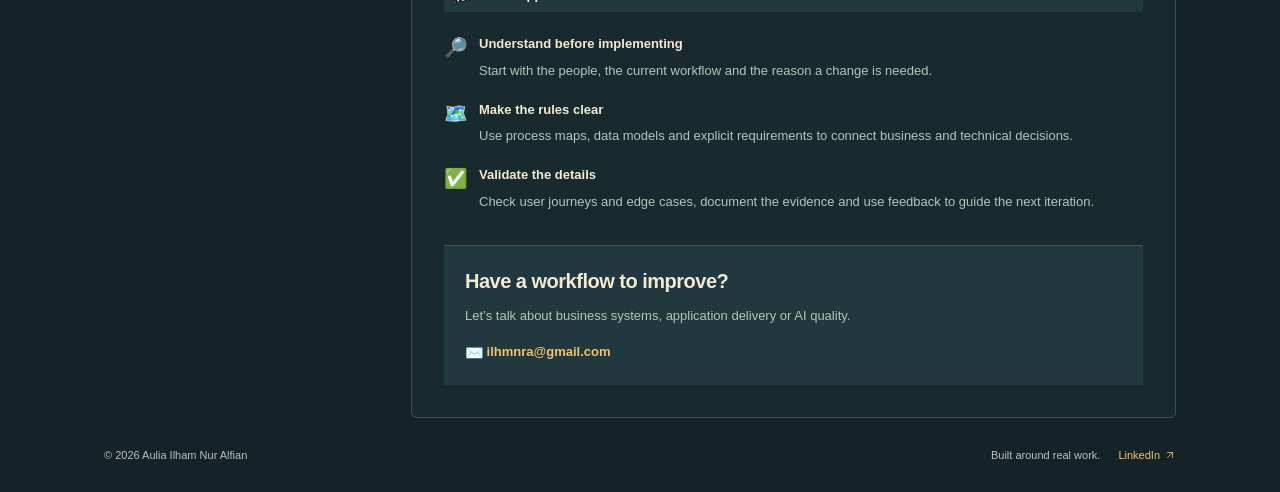
==== commit eadd6ec3: "Apply Safety Quest palette and feature the playable project" ====
--- a/about/index.html
+++ b/about/index.html
@@ -1,7 +1,7 @@
 <!doctype html>
 <html lang="en"><head><meta charset="utf-8"><meta name="viewport" content="width=device-width, initial-scale=1">
 <title>About | Aulia Ilham</title><meta name="description" content="Business systems analysis, software engineering and AI evaluation experience, technical skills, PENS education and Panasonic Scholarship credentials.">
-<meta name="theme-color" content="#356965"><link rel="canonical" href="https://ilhmnra.github.io/about/"><meta property="og:url" content="https://ilhmnra.github.io/about/"><meta property="og:type" content="website"><meta property="og:title" content="About | Aulia Ilham"><meta property="og:description" content="Business systems analysis, software engineering and AI evaluation experience, technical skills, PENS education and Panasonic Scholarship credentials.">
+<meta name="theme-color" content="#142328"><link rel="canonical" href="https://ilhmnra.github.io/about/"><meta property="og:url" content="https://ilhmnra.github.io/about/"><meta property="og:type" content="website"><meta property="og:title" content="About | Aulia Ilham"><meta property="og:description" content="Business systems analysis, software engineering and AI evaluation experience, technical skills, PENS education and Panasonic Scholarship credentials.">
 <link rel="icon" href="../assets/favicon.svg" type="image/svg+xml"><link rel="stylesheet" href="../assets/styles.css"><script src="../assets/site.js" defer></script></head>
 <body><a class="skip-link" href="#main-content">Skip to content</a>
 <header class="masthead"><div class="masthead-inner"><a class="wordmark" href="../" aria-label="Aulia Ilham home">aulia<span>.</span></a><p>Business systems &amp; software</p><a class="header-contact" href="mailto:ilhmnra@gmail.com">Let’s connect <svg class="icon" viewBox="0 0 24 24" fill="none" stroke="currentColor" stroke-width="1.6" stroke-linecap="round" stroke-linejoin="round" aria-hidden="true"><rect x="3" y="5" width="18" height="14" rx="2"/><path d="m3 6 9 7 9-7"/></svg></a></div></header>
--- a/assets/styles.css
+++ b/assets/styles.css
@@ -1,4 +1,20 @@
-:root{--blue:#356965;--blue-dark:#254f50;--paper:#fff;--canvas:#f1f6f5;--ink:#263e40;--muted:#5b7475;--line:#d2dfdd;--pale:#e7f0ee;--green:#3d775d;--heading:"Trebuchet MS",Arial,sans-serif;--body:Arial,Helvetica,sans-serif}
+:root{
+  color-scheme:dark;
+  --canvas:#142328;
+  --paper:#192a2e;
+  --surface:#20383e;
+  --pale:#243b3d;
+  --line:#41534d;
+  --ink:#f3ead3;
+  --muted:#b5c4b9;
+  --amber:#f2c16d;
+  --mint:#9fdfbc;
+  --blue:var(--amber);
+  --blue-dark:var(--amber);
+  --green:var(--mint);
+  --heading:"Trebuchet MS",Arial,sans-serif;
+  --body:Arial,Helvetica,sans-serif;
+}
 *{box-sizing:border-box}html{scroll-behavior:smooth}body{margin:0;background:var(--canvas);color:var(--ink);font:15px/1.65 var(--body)}a{color:var(--blue-dark);text-decoration:none;text-underline-offset:3px}a:hover{text-decoration:underline}a:focus-visible,button:focus-visible{outline:3px solid #c07129;outline-offset:4px}button{font:inherit}button,a{-webkit-tap-highlight-color:transparent}img{max-width:100%;height:auto;display:block}h1,h2,h3,p,ul,ol,dl{margin:0}h1,h2,h3{font-family:var(--heading);line-height:1.25;letter-spacing:-.025em}h1{font-size:32px}h2{font-size:22px}h3{font-size:19px}p+p{margin-top:14px}.icon{width:18px;height:18px;flex:0 0 auto;vertical-align:middle}.skip-link{position:fixed;z-index:5;left:16px;top:-100px;background:#fff;padding:10px 16px;border:2px solid var(--blue)}.skip-link:focus{top:12px}.masthead{background:var(--blue);border-bottom:4px solid #b9d1cc;color:#fff}.masthead-inner{max-width:1120px;margin:auto;min-height:78px;display:flex;align-items:center;gap:28px;padding:8px 24px}.wordmark{font-family:var(--heading);font-size:38px;line-height:1;font-weight:bold;letter-spacing:-2px;color:#fff}.wordmark span{color:#bfded8}.wordmark:hover{text-decoration:none}.masthead p{border-left:1px solid #6e938d;padding-left:27px;color:#e3efeb;font-size:14px}.header-contact{margin-left:auto;display:inline-flex;align-items:center;gap:9px;color:#fff;font-size:14px}.layout{max-width:1120px;margin:38px auto 0;display:grid;grid-template-columns:258px minmax(0,1fr);gap:34px;padding:0 24px;align-items:start}.profile{position:sticky;top:26px}.avatar{height:154px;border:1px solid var(--line);background:#e1ede9;position:relative;overflow:hidden;display:flex;align-items:center;justify-content:center;box-shadow:inset 0 0 0 6px #fff;margin-bottom:20px}.avatar span{font:bold 70px/.9 var(--heading);letter-spacing:-7px;color:var(--blue-dark);position:relative;z-index:1;margin:0 4px 5px 0}.avatar svg{position:absolute;right:-5px;bottom:-14px;width:180px;opacity:.23;fill:none;stroke:var(--blue);stroke-width:1.6}.profile h2{font-size:27px;letter-spacing:-1px}.handle{font-size:14px;color:var(--muted);margin-top:2px}.profile-intro{font-size:14px;margin-top:15px;line-height:1.65}.button{display:inline-flex;justify-content:center;align-items:center;gap:9px;min-height:39px;padding:8px 14px;border-radius:4px;border:1px solid transparent;font-weight:bold;font-size:13px;line-height:1.5;text-decoration:none}.button:hover{text-decoration:none}.secondary{background:linear-gradient(#fff,#f0f5f3);border-color:#cbdcd7;color:var(--blue-dark)}.secondary:hover{background:#e7f0ec}.primary{background:var(--blue);border-color:var(--blue);color:#fff}.primary:hover{background:var(--blue-dark)}.positive{color:#fff;background:var(--green);border-color:#326348}.positive:hover{background:#326348}.resume-button{width:100%;margin-top:17px;font-size:12px;gap:7px}.file-type{font-size:10px;font-weight:normal;color:var(--muted);margin-left:auto}.profile-details{font-size:13px}.profile-details p{position:relative;padding-left:26px;line-height:1.6}.profile-details .icon{position:absolute;left:0;top:3px;width:16px;height:16px;color:#557061}.profile-details span{color:var(--muted)}.chips{display:flex;list-style:none;padding:0;gap:6px;flex-wrap:wrap}.chips li{font-size:11px;line-height:1.4;padding:4px 7px;background:#f0f5f3;border:1px solid #dce7e2;color:#506d68;border-radius:3px}.sidebar-section>.chips{margin-top:0}.profile-links{display:flex;flex-wrap:wrap;gap:7px 14px;font-size:12px}.profile-links>a{display:inline-flex;align-items:center;gap:4px}.profile-links>a:first-child{width:100%}.profile-links .icon{width:14px;height:14px}.availability{padding:14px;border:1px solid #d4e3da;border-radius:4px;background:#ebf3ed;font-size:12px}.availability p{font-weight:bold;color:#375e4c;display:flex;gap:7px;align-items:center;margin-bottom:5px}.status-dot{height:7px;width:7px;background:var(--green);border-radius:100%;display:inline-block;flex:0 0 auto}.availability>span{display:block;color:#557163;line-height:1.6}.availability .button{margin-top:11px;min-height:33px;padding:5px;width:100%;font-size:12px}.content-column{min-width:0}.tabs{display:grid;grid-template-columns:repeat(3,1fr);gap:5px;position:relative;z-index:1}.tabs a{border:1px solid #d6e3de;border-bottom:0;background:#e1ede9;border-radius:6px 6px 0 0;display:flex;align-items:center;justify-content:center;gap:7px;min-height:51px;color:#45665f;font-size:13px;font-weight:bold}.tabs a:hover{background:#ebf3ef;text-decoration:none}.tabs a[aria-current=page]{background:#fff;color:var(--blue-dark);box-shadow:0 2px 0 #fff}.tabs .icon{width:17px;height:17px}main{background:#fff;border:1px solid var(--line);padding:30px;min-height:600px;border-radius:0 0 6px 6px}main:focus{outline:0}.page-heading{margin-bottom:27px}.page-heading h1{font-size:30px;max-width:570px}.page-heading p{margin-top:12px;color:var(--muted);font-size:14px;max-width:60ch}.collection-heading{display:flex;align-items:baseline;justify-content:space-between;gap:12px;margin-bottom:14px}.collection-heading h2{font-size:18px}.result-count{font-size:12px;color:var(--muted)}.filters{display:flex;gap:7px;flex-wrap:wrap;margin-bottom:20px}.filter{border:1px solid #d5e3dd;border-radius:4px;background:#fff;color:var(--muted);padding:6px 10px;cursor:pointer;font-size:12px;line-height:1.5}.filter:hover{background:#f1f6f3}.filter[aria-pressed=true]{border-color:#96b7ad;background:#ebf3ef;color:#254f50;font-weight:bold}.project-card{border:1px solid var(--line);border-radius:5px;overflow:hidden;margin-bottom:24px;background:#fff}.project-card[hidden]{display:none}.project-card-copy{padding:21px 21px 18px}.project-context{display:flex;align-items:center;gap:10px;font-size:11px;font-weight:bold;color:#506f67;line-height:1.5;margin-bottom:15px}.project-context small{display:block;font-size:11px;font-weight:normal;color:#557061;margin-top:1px}.company-mark{display:flex;align-items:center;justify-content:center;background:#e7f0ec;color:#376859;border:1px solid #cbded5;width:34px;height:34px;font:700 19px var(--heading);border-radius:5px}.company-mark.mint{background:#edf3e9;border-color:#dce8d2;color:#607b48}.project-card h3{font-size:27px;letter-spacing:-.6px}.project-card h3 a{color:var(--ink)}.project-subtitle{font-weight:bold;font-size:14px;margin:7px 0 9px}.project-card-copy>p:last-child{font-size:13px;color:var(--muted);line-height:1.75;margin-top:0}.project-visual{display:block;border-top:1px solid #dfe9e3;border-bottom:1px solid #dfe9e3;background:#ebf3ef}.project-visual img{width:100%;aspect-ratio:2/1;object-fit:contain}.project-card-bottom{padding:15px 21px 17px}.project-card-bottom .chips{margin-bottom:13px}.read-link{font-size:13px;font-weight:bold;display:inline-flex;gap:8px;align-items:center}.project-actions{display:flex;align-items:center;gap:22px;flex-wrap:wrap}.text-link{display:inline-flex;align-items:center;gap:4px;font-size:12px}.text-link .icon{width:14px;height:14px}.closing-note{margin-top:31px;padding-top:23px;border-top:1px solid var(--line)}.closing-note h2{font-size:20px}.closing-note p{font-size:14px;color:var(--muted);margin:10px 0 13px;max-width:60ch}.closing-note a{font-size:13px;font-weight:bold}.back-link{font-size:12px;display:inline-block;margin-bottom:24px}.case-context{font-size:12px;color:var(--muted);margin-bottom:12px}.case-header h1{font-size:38px}.case-deck{font-size:18px;line-height:1.5;max-width:42ch;margin-top:10px}.case-header .chips{margin-top:18px}.case-image{width:100%;border:1px solid var(--line);border-radius:4px;margin-top:25px}.project-facts{display:grid;grid-template-columns:1fr 1fr;column-gap:24px;row-gap:19px;padding:23px 0;border-bottom:1px solid var(--line)}dt{font-size:12px;font-weight:bold;color:var(--muted);margin-bottom:5px}dd{margin:0;font-size:13px;line-height:1.6}.case-study>section{margin-top:30px}.case-study h2{font-size:22px;margin-bottom:12px}.case-study section p{font-size:14px;line-height:1.8;max-width:70ch}.feature-list{padding-left:19px;margin-top:14px;font-size:14px;line-height:1.8}.feature-list li+li{margin-top:6px}.outcome{border-left:3px solid #a6c7bb;padding-left:18px}.project-note{font-size:12px;color:var(--muted);line-height:1.6;margin:24px 0}.experience-list{list-style:none;padding:0}.experience-list>li{padding:24px 0;border-top:1px solid var(--line)}.experience-list>li:first-child{padding-top:0;border-top:0}.experience-top{display:flex;justify-content:space-between;align-items:baseline;gap:15px}.experience-top h2{font-size:20px}.experience-top time{font-size:12px;color:var(--muted);white-space:nowrap}.experience-list h3{font-size:14px;line-height:1.5;margin-top:9px;letter-spacing:0;font-weight:normal}.experience-list .engagement{font-size:11px;margin-top:7px;color:#557061}.experience-list p:last-of-type{font-size:13px;color:var(--muted);margin-top:10px}.experience-list a{font-size:13px;font-weight:bold;display:inline-block;margin-top:12px}.prose>section+section{margin-top:30px;padding-top:26px;border-top:1px solid var(--line)}.prose h2{font-size:22px;margin-bottom:13px}.prose h3{font-size:16px;line-height:1.5;margin:12px 0 9px}.prose p{font-size:14px;line-height:1.8}.recognition{display:flex;gap:15px}.award-icon{font-size:29px;color:#7d6635;line-height:1.2}.recognition h2{font-size:20px}.recognition p+p{margin-top:9px}.recognition a{display:inline-flex;gap:5px;align-items:center;font-size:12px;margin-top:13px}.recognition a .icon{width:13px;height:13px}.skills-list>div{margin-top:18px}.skills-list dt{font-size:13px;color:var(--ink)}.skills-list dd{font-size:14px;color:var(--muted)}.contact-intro{display:flex;align-items:flex-start;gap:10px;padding:17px;background:#eff5ef;border:1px solid #dce7db;border-radius:4px}.contact-intro .status-dot{margin-top:8px}.contact-intro p{font-size:13px;color:#4a6b54}.contact-list{margin:24px 0 28px}.contact-list>div{padding:17px 0;border-bottom:1px solid var(--line)}.contact-list dd a{display:inline-flex;align-items:center;gap:5px;font-size:15px;overflow-wrap:anywhere}.contact-list .icon{width:15px;height:15px}.resume-note{margin-top:40px;padding-top:25px;border-top:1px solid var(--line)}.resume-note h2{font-size:20px}.resume-note p{font-size:14px;color:var(--muted);margin:11px 0}.resume-note a{font-size:13px;font-weight:bold}.footer{max-width:1120px;margin:28px auto 0;padding:0 24px 28px;display:flex;align-items:center;gap:18px;color:#557061;font-size:11px}.footer>span:nth-child(2){margin-left:auto}.footer a{display:inline-flex;gap:4px;align-items:center}.footer .icon{width:12px;height:12px}
 @media(min-width:1280px){.layout{margin-top:45px;gap:42px;grid-template-columns:265px minmax(0,1fr)}main{padding:32px}.avatar{height:170px}}
 @media(max-width:850px){.layout{grid-template-columns:210px minmax(0,1fr);gap:22px;padding:0 20px;margin-top:26px}.masthead-inner{padding-left:20px;padding-right:20px}.profile h2{font-size:24px}.avatar{height:140px}.profile-intro{font-size:13px}main{padding:24px}.tabs a{gap:6px;font-size:12px}.tabs .icon{width:14px;height:14px}.page-heading h1{font-size:27px}.project-card-copy,.project-card-bottom{padding-left:17px;padding-right:17px}.project-facts{grid-template-columns:1fr}.experience-top{display:block}.experience-top time{display:block;margin-top:5px}}
@@ -77,3 +93,41 @@
 @media(max-width:370px){.career-highlights{grid-template-columns:1fr}.career-highlights>div,.career-highlights>article{border-left:0;border-top:1px solid #dfe8e0;padding:13px 14px}.career-highlights>div:first-child,.career-highlights>article:first-child{border-top:0}.highlight-icon{display:inline-flex;margin:0 6px 0 0}.career-highlights h3,.highlight-label{font-size:12px}.career-highlights p,.highlight-note{font-size:11px}.about-story>h2{font-size:25px}}
 .working-languages{margin-top:18px;font-size:12px;color:var(--muted)}
 @media(prefers-reduced-motion:reduce){html{scroll-behavior:auto}}
+
+
+/* Industrial teal, cream, and amber from the Safety Quest interface. */
+a:focus-visible,button:focus-visible,.career-list summary:focus-visible{outline-color:var(--amber)}
+.skip-link,.masthead{background:var(--canvas);color:var(--ink);border-color:var(--line)}
+.wordmark,.header-contact{color:var(--ink)}
+.wordmark span{color:var(--amber)}
+.masthead p{color:var(--muted);border-color:var(--line)}
+.avatar{background:var(--surface);box-shadow:inset 0 0 0 4px var(--canvas)}
+.avatar .avatar-badge,.chips li,.tool-groups .chips li,.company-mark,.company-mark.mint{
+  background:var(--surface);border-color:var(--line);color:var(--mint)
+}
+.sidebar-heading,.profile-details .icon,.project-context,.project-context small,.footer,
+.about-story>p,.career-highlights p,.highlight-note,.career-top time,.career-list>li>time,
+.career-company,.career-list details,.education-list .education-date,.education-list time,
+.about-cta p,.experience-list .engagement,.availability>span,.contact-intro p{color:var(--muted)}
+.tabs a,.filter,.secondary{
+  background:var(--surface);border-color:var(--line);color:var(--ink)
+}
+.tabs a:hover,.filter:hover,.secondary:hover{background:var(--pale)}
+.tabs a[aria-current=page]{background:var(--paper);color:var(--amber);box-shadow:0 2px 0 var(--paper)}
+.filter[aria-pressed=true]{background:var(--pale);color:var(--amber);border-color:#9c854f}
+main,.project-card{background:var(--paper)}
+.project-card{border-color:var(--line)}
+.project-visual{background:var(--surface);border-color:var(--line)}
+.primary,.positive{background:var(--amber);border-color:var(--amber);color:var(--canvas)}
+.primary:hover,.positive:hover{background:#ffcf7d;border-color:#ffcf7d}
+.availability,.contact-intro,.career-highlights,.about-section>h2,.about-cta{
+  background:var(--surface);border-color:var(--line)
+}
+.availability p,.career-highlights h3,.highlight-label,.about-section>h2,.capability-grid h3,
+.tool-groups h3,.career-list h3,.career-list summary,.education-list h3,.principles-list h3,.about-cta h2{color:var(--ink)}
+.career-highlights>div,.career-highlights>article,.career-list>li,.education-list article+article{border-color:var(--line)}
+.outcome{border-left-color:#729a89}
+.award-icon{color:var(--amber)}
+.safety-quest-card{border-top:2px solid var(--amber)}
+.project-safety-mark{font-size:12px;color:var(--amber)}
+.safety-quest-visual img{object-fit:cover;object-position:50% 86%}
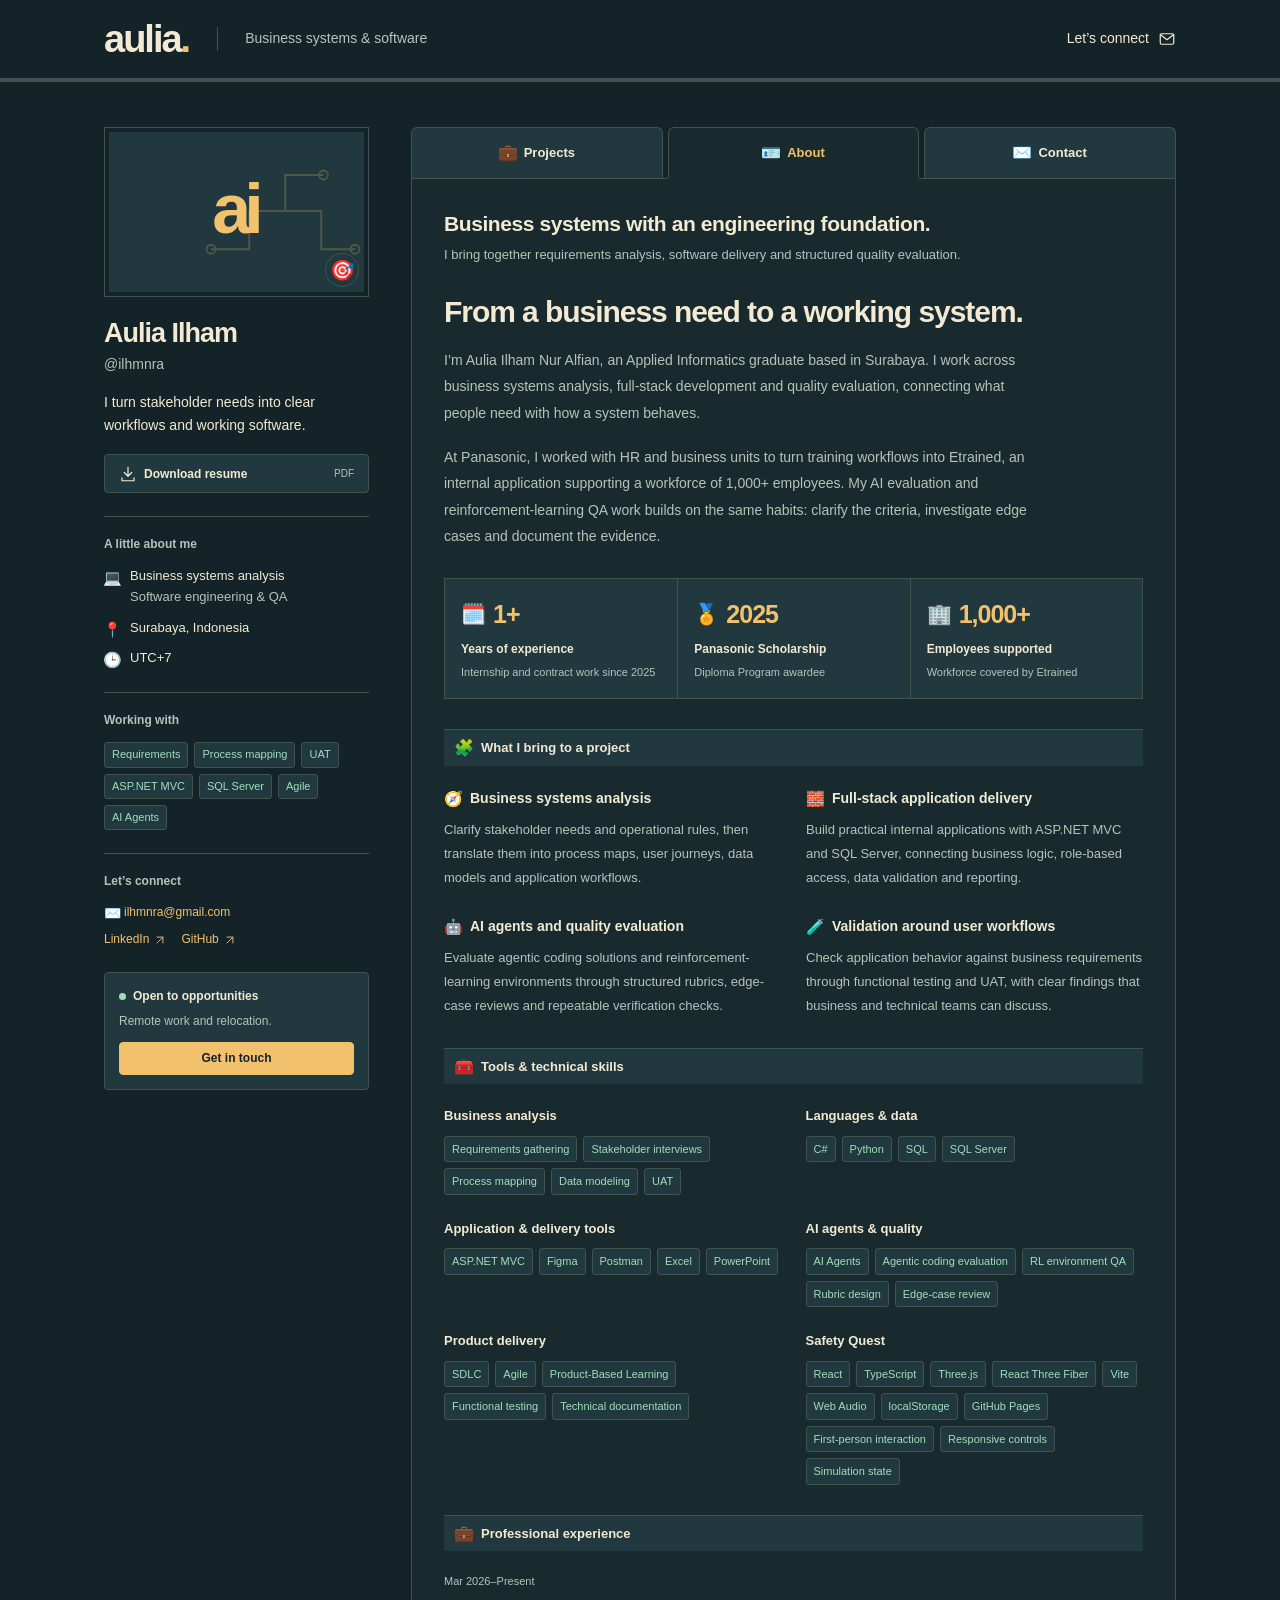
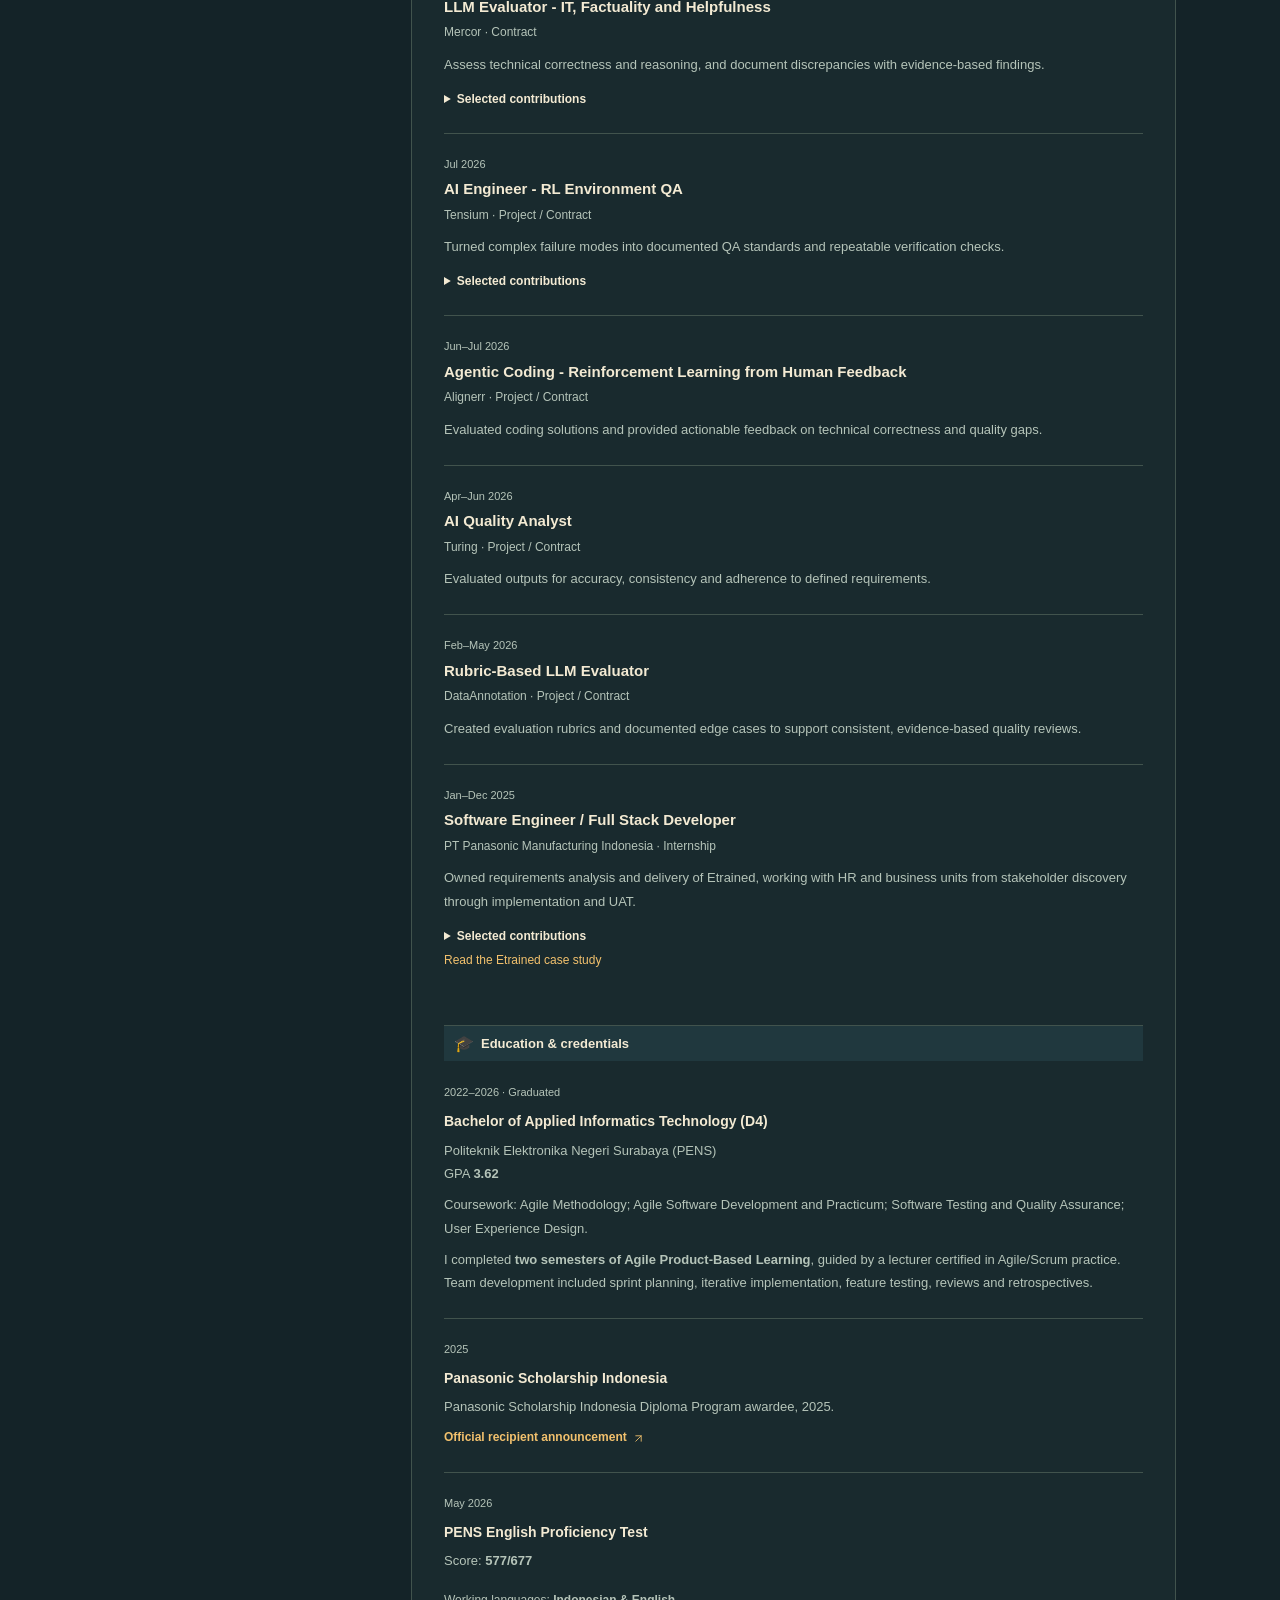
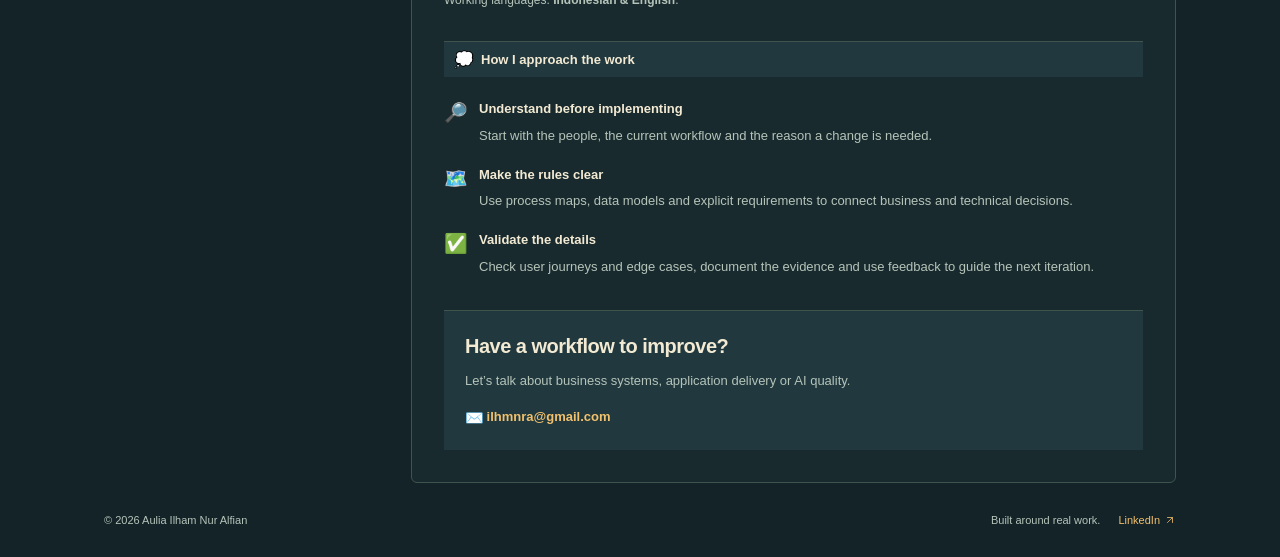
==== commit f627a4d4: "Document Safety Quest tools across the portfolio" ====
--- a/about/index.html
+++ b/about/index.html
@@ -17,7 +17,7 @@
 <section class="about-story"><h2>From a business need to a working system.</h2><p>I’m Aulia Ilham Nur Alfian, an Applied Informatics graduate based in Surabaya. I work across business systems analysis, full-stack development and quality evaluation, connecting what people need with how a system behaves.</p><p>At Panasonic, I worked with HR and business units to turn training workflows into Etrained, an internal application supporting a workforce of 1,000+ employees. My AI evaluation and reinforcement-learning QA work builds on the same habits: clarify the criteria, investigate edge cases and document the evidence.</p></section>
 <section class="career-highlights" aria-label="Selected career highlights"><div><span class="highlight-icon" aria-hidden="true">🗓️</span><strong>1+</strong><h3>Years of experience</h3><p>Internship and contract work since 2025</p></div><div><span class="highlight-icon" aria-hidden="true">🏅</span><strong>2025</strong><h3>Panasonic Scholarship</h3><p>Diploma Program awardee</p></div><div><span class="highlight-icon" aria-hidden="true">🏢</span><strong>1,000+</strong><h3>Employees supported</h3><p>Workforce covered by Etrained</p></div></section>
 <section class="about-section" aria-labelledby="capabilities-heading"><h2 id="capabilities-heading"><span class="emoji-icon" aria-hidden="true">🧩</span> What I bring to a project</h2><div class="capability-grid"><article><h3><span class="emoji-icon" aria-hidden="true">🧭</span> Business systems analysis</h3><p>Clarify stakeholder needs and operational rules, then translate them into process maps, user journeys, data models and application workflows.</p></article><article><h3><span class="emoji-icon" aria-hidden="true">🧱</span> Full-stack application delivery</h3><p>Build practical internal applications with ASP.NET MVC and SQL Server, connecting business logic, role-based access, data validation and reporting.</p></article><article><h3><span class="emoji-icon" aria-hidden="true">🤖</span> AI agents and quality evaluation</h3><p>Evaluate agentic coding solutions and reinforcement-learning environments through structured rubrics, edge-case reviews and repeatable verification checks.</p></article><article><h3><span class="emoji-icon" aria-hidden="true">🧪</span> Validation around user workflows</h3><p>Check application behavior against business requirements through functional testing and UAT, with clear findings that business and technical teams can discuss.</p></article></div></section>
-<section class="about-section" aria-labelledby="tools-heading"><h2 id="tools-heading"><span class="emoji-icon" aria-hidden="true">🧰</span> Tools &amp; technical skills</h2><div class="tool-groups"><section><h3>Business analysis</h3><ul class="chips" aria-label="Topics"><li>Requirements gathering</li><li>Stakeholder interviews</li><li>Process mapping</li><li>Data modeling</li><li>UAT</li></ul></section><section><h3>Languages &amp; data</h3><ul class="chips" aria-label="Topics"><li>C#</li><li>Python</li><li>SQL</li><li>SQL Server</li></ul></section><section><h3>Application &amp; delivery tools</h3><ul class="chips" aria-label="Topics"><li>ASP.NET MVC</li><li>Figma</li><li>Postman</li><li>Excel</li><li>PowerPoint</li></ul></section><section><h3>AI agents &amp; quality</h3><ul class="chips" aria-label="Topics"><li>AI Agents</li><li>Agentic coding evaluation</li><li>RL environment QA</li><li>Rubric design</li><li>Edge-case review</li></ul></section><section><h3>Product delivery</h3><ul class="chips" aria-label="Topics"><li>SDLC</li><li>Agile</li><li>Product-Based Learning</li><li>Functional testing</li><li>Technical documentation</li></ul></section></div></section><section class="about-section" id="experience" aria-labelledby="experience-heading"><h2 id="experience-heading"><span class="emoji-icon" aria-hidden="true">💼</span> Professional experience</h2><ol class="career-list"><li><div class="career-top"><time>Mar 2026–Present</time></div><h3>LLM Evaluator - IT, Factuality and Helpfulness</h3><p class="career-company">Mercor <span>· Contract</span></p><p class="career-summary">Assess technical correctness and reasoning, and document discrepancies with evidence-based findings.</p><details><summary>Selected contributions</summary><ul><li>Review technical correctness, factual reliability, reasoning and edge cases against structured criteria.</li><li>Document discrepancies and evidence-based findings to support consistent quality evaluation.</li></ul></details></li><li><div class="career-top"><time>Jul 2026</time></div><h3>AI Engineer - RL Environment QA</h3><p class="career-company">Tensium <span>· Project / Contract</span></p><p class="career-summary">Turned complex failure modes into documented QA standards and repeatable verification checks.</p><details><summary>Selected contributions</summary><ul><li>Developed reproducible QA standards covering failure modes and edge cases in reinforcement-learning environments.</li><li>Turned complex agent failures into practical verification checks for engineering handoff.</li></ul></details></li><li><div class="career-top"><time>Jun–Jul 2026</time></div><h3>Agentic Coding - Reinforcement Learning from Human Feedback</h3><p class="career-company">Alignerr <span>· Project / Contract</span></p><p class="career-summary">Evaluated coding solutions and provided actionable feedback on technical correctness and quality gaps.</p></li><li><div class="career-top"><time>Apr–Jun 2026</time></div><h3>AI Quality Analyst</h3><p class="career-company">Turing <span>· Project / Contract</span></p><p class="career-summary">Evaluated outputs for accuracy, consistency and adherence to defined requirements.</p></li><li><div class="career-top"><time>Feb–May 2026</time></div><h3>Rubric-Based LLM Evaluator</h3><p class="career-company">DataAnnotation <span>· Project / Contract</span></p><p class="career-summary">Created evaluation rubrics and documented edge cases to support consistent, evidence-based quality reviews.</p></li><li><div class="career-top"><time>Jan–Dec 2025</time></div><h3>Software Engineer / Full Stack Developer</h3><p class="career-company">PT Panasonic Manufacturing Indonesia <span>· Internship</span></p><p class="career-summary">Owned requirements analysis and delivery of Etrained, working with HR and business units from stakeholder discovery through implementation and UAT.</p><details><summary>Selected contributions</summary><ul><li>Led requirements discovery with HR and business units; documented process maps, approval rules and data models.</li><li>Delivered Etrained from stakeholder discovery through implementation, functional testing and UAT.</li><li>Connected scheduling, registration, approvals and training records with Excel validation, dashboards and PDF reporting.</li></ul></details><a class="text-link" href="../projects/etrained/">Read the Etrained case study</a></li></ol></section><section class="about-section" aria-labelledby="education-heading"><h2 id="education-heading"><span class="emoji-icon" aria-hidden="true">🎓</span> Education &amp; credentials</h2><div class="education-list"><article><p class="education-date">2022–2026 · Graduated</p><h3>Bachelor of Applied Informatics Technology (D4)</h3><p>Politeknik Elektronika Negeri Surabaya (PENS)<br>GPA <strong>3.62</strong></p><p>Coursework: Agile Methodology; Agile Software Development and Practicum; Software Testing and Quality Assurance; User Experience Design.</p><p>I completed <strong>two semesters of Agile Product-Based Learning</strong>, guided by a lecturer certified in Agile/Scrum practice. Team development included sprint planning, iterative implementation, feature testing, reviews and retrospectives.</p></article><article><p class="education-date">2025</p><h3>Panasonic Scholarship Indonesia</h3><p>Panasonic Scholarship Indonesia Diploma Program awardee, 2025.</p><a class="" href="https://www.panasonic.com/id/corporate/news/articles/28-07-2025-panasonic-scholarship-asia.html" target="_blank" rel="noopener noreferrer">Official recipient announcement<svg class="icon" viewBox="0 0 24 24" fill="none" stroke="currentColor" stroke-width="1.6" stroke-linecap="round" stroke-linejoin="round" aria-hidden="true"><path d="M7 17 17 7M7 7h10v10"/></svg></a></article><article><p class="education-date">May 2026</p><h3>PENS English Proficiency Test</h3><p>Score: <strong>577/677</strong></p></article></div><p class="working-languages">Working languages: <strong>Indonesian &amp; English</strong>.</p></section>
+<section class="about-section" aria-labelledby="tools-heading"><h2 id="tools-heading"><span class="emoji-icon" aria-hidden="true">🧰</span> Tools &amp; technical skills</h2><div class="tool-groups"><section><h3>Business analysis</h3><ul class="chips" aria-label="Topics"><li>Requirements gathering</li><li>Stakeholder interviews</li><li>Process mapping</li><li>Data modeling</li><li>UAT</li></ul></section><section><h3>Languages &amp; data</h3><ul class="chips" aria-label="Topics"><li>C#</li><li>Python</li><li>SQL</li><li>SQL Server</li></ul></section><section><h3>Application &amp; delivery tools</h3><ul class="chips" aria-label="Topics"><li>ASP.NET MVC</li><li>Figma</li><li>Postman</li><li>Excel</li><li>PowerPoint</li></ul></section><section><h3>AI agents &amp; quality</h3><ul class="chips" aria-label="Topics"><li>AI Agents</li><li>Agentic coding evaluation</li><li>RL environment QA</li><li>Rubric design</li><li>Edge-case review</li></ul></section><section><h3>Product delivery</h3><ul class="chips" aria-label="Topics"><li>SDLC</li><li>Agile</li><li>Product-Based Learning</li><li>Functional testing</li><li>Technical documentation</li></ul></section><section><h3>Safety Quest</h3><ul class="chips" aria-label="Safety Quest tools and skills"><li>React</li><li>TypeScript</li><li>Three.js</li><li>React Three Fiber</li><li>Vite</li><li>Web Audio</li><li>localStorage</li><li>GitHub Pages</li><li>First-person interaction</li><li>Responsive controls</li><li>Simulation state</li></ul></section></div></section><section class="about-section" id="experience" aria-labelledby="experience-heading"><h2 id="experience-heading"><span class="emoji-icon" aria-hidden="true">💼</span> Professional experience</h2><ol class="career-list"><li><div class="career-top"><time>Mar 2026–Present</time></div><h3>LLM Evaluator - IT, Factuality and Helpfulness</h3><p class="career-company">Mercor <span>· Contract</span></p><p class="career-summary">Assess technical correctness and reasoning, and document discrepancies with evidence-based findings.</p><details><summary>Selected contributions</summary><ul><li>Review technical correctness, factual reliability, reasoning and edge cases against structured criteria.</li><li>Document discrepancies and evidence-based findings to support consistent quality evaluation.</li></ul></details></li><li><div class="career-top"><time>Jul 2026</time></div><h3>AI Engineer - RL Environment QA</h3><p class="career-company">Tensium <span>· Project / Contract</span></p><p class="career-summary">Turned complex failure modes into documented QA standards and repeatable verification checks.</p><details><summary>Selected contributions</summary><ul><li>Developed reproducible QA standards covering failure modes and edge cases in reinforcement-learning environments.</li><li>Turned complex agent failures into practical verification checks for engineering handoff.</li></ul></details></li><li><div class="career-top"><time>Jun–Jul 2026</time></div><h3>Agentic Coding - Reinforcement Learning from Human Feedback</h3><p class="career-company">Alignerr <span>· Project / Contract</span></p><p class="career-summary">Evaluated coding solutions and provided actionable feedback on technical correctness and quality gaps.</p></li><li><div class="career-top"><time>Apr–Jun 2026</time></div><h3>AI Quality Analyst</h3><p class="career-company">Turing <span>· Project / Contract</span></p><p class="career-summary">Evaluated outputs for accuracy, consistency and adherence to defined requirements.</p></li><li><div class="career-top"><time>Feb–May 2026</time></div><h3>Rubric-Based LLM Evaluator</h3><p class="career-company">DataAnnotation <span>· Project / Contract</span></p><p class="career-summary">Created evaluation rubrics and documented edge cases to support consistent, evidence-based quality reviews.</p></li><li><div class="career-top"><time>Jan–Dec 2025</time></div><h3>Software Engineer / Full Stack Developer</h3><p class="career-company">PT Panasonic Manufacturing Indonesia <span>· Internship</span></p><p class="career-summary">Owned requirements analysis and delivery of Etrained, working with HR and business units from stakeholder discovery through implementation and UAT.</p><details><summary>Selected contributions</summary><ul><li>Led requirements discovery with HR and business units; documented process maps, approval rules and data models.</li><li>Delivered Etrained from stakeholder discovery through implementation, functional testing and UAT.</li><li>Connected scheduling, registration, approvals and training records with Excel validation, dashboards and PDF reporting.</li></ul></details><a class="text-link" href="../projects/etrained/">Read the Etrained case study</a></li></ol></section><section class="about-section" aria-labelledby="education-heading"><h2 id="education-heading"><span class="emoji-icon" aria-hidden="true">🎓</span> Education &amp; credentials</h2><div class="education-list"><article><p class="education-date">2022–2026 · Graduated</p><h3>Bachelor of Applied Informatics Technology (D4)</h3><p>Politeknik Elektronika Negeri Surabaya (PENS)<br>GPA <strong>3.62</strong></p><p>Coursework: Agile Methodology; Agile Software Development and Practicum; Software Testing and Quality Assurance; User Experience Design.</p><p>I completed <strong>two semesters of Agile Product-Based Learning</strong>, guided by a lecturer certified in Agile/Scrum practice. Team development included sprint planning, iterative implementation, feature testing, reviews and retrospectives.</p></article><article><p class="education-date">2025</p><h3>Panasonic Scholarship Indonesia</h3><p>Panasonic Scholarship Indonesia Diploma Program awardee, 2025.</p><a class="" href="https://www.panasonic.com/id/corporate/news/articles/28-07-2025-panasonic-scholarship-asia.html" target="_blank" rel="noopener noreferrer">Official recipient announcement<svg class="icon" viewBox="0 0 24 24" fill="none" stroke="currentColor" stroke-width="1.6" stroke-linecap="round" stroke-linejoin="round" aria-hidden="true"><path d="M7 17 17 7M7 7h10v10"/></svg></a></article><article><p class="education-date">May 2026</p><h3>PENS English Proficiency Test</h3><p>Score: <strong>577/677</strong></p></article></div><p class="working-languages">Working languages: <strong>Indonesian &amp; English</strong>.</p></section>
 <section class="about-section" aria-labelledby="approach-heading"><h2 id="approach-heading"><span class="emoji-icon" aria-hidden="true">💭</span> How I approach the work</h2><ul class="principles-list"><li><span class="principle-icon" aria-hidden="true">🔎</span><div><h3>Understand before implementing</h3><p>Start with the people, the current workflow and the reason a change is needed.</p></div></li><li><span class="principle-icon" aria-hidden="true">🗺️</span><div><h3>Make the rules clear</h3><p>Use process maps, data models and explicit requirements to connect business and technical decisions.</p></div></li><li><span class="principle-icon" aria-hidden="true">✅</span><div><h3>Validate the details</h3><p>Check user journeys and edge cases, document the evidence and use feedback to guide the next iteration.</p></div></li></ul></section>
 <section class="about-cta"><h2>Have a workflow to improve?</h2><p>Let’s talk about business systems, application delivery or AI quality.</p><a href="mailto:ilhmnra@gmail.com"><span class="emoji-icon" aria-hidden="true">✉️</span> ilhmnra@gmail.com</a></section></main></div></div>
-<footer class="footer"><span>© <span data-current-year>2026</span> Aulia Ilham Nur Alfian</span><span>Built around real work.</span><a class="" href="https://www.linkedin.com/in/auliailham/" target="_blank" rel="noopener noreferrer">LinkedIn<svg class="icon" viewBox="0 0 24 24" fill="none" stroke="currentColor" stroke-width="1.6" stroke-linecap="round" stroke-linejoin="round" aria-hidden="true"><path d="M7 17 17 7M7 7h10v10"/></svg></a></footer></body></html>+<footer class="footer"><span>© <span data-current-year>2026</span> Aulia Ilham Nur Alfian</span><span>Built around real work.</span><a class="" href="https://www.linkedin.com/in/auliailham/" target="_blank" rel="noopener noreferrer">LinkedIn<svg class="icon" viewBox="0 0 24 24" fill="none" stroke="currentColor" stroke-width="1.6" stroke-linecap="round" stroke-linejoin="round" aria-hidden="true"><path d="M7 17 17 7M7 7h10v10"/></svg></a></footer></body></html>
--- a/assets/styles.css
+++ b/assets/styles.css
@@ -15,6 +15,7 @@
   --heading:"Trebuchet MS",Arial,sans-serif;
   --body:Arial,Helvetica,sans-serif;
 }
+a[href],button:not(:disabled){cursor:pointer}
 *{box-sizing:border-box}html{scroll-behavior:smooth}body{margin:0;background:var(--canvas);color:var(--ink);font:15px/1.65 var(--body)}a{color:var(--blue-dark);text-decoration:none;text-underline-offset:3px}a:hover{text-decoration:underline}a:focus-visible,button:focus-visible{outline:3px solid #c07129;outline-offset:4px}button{font:inherit}button,a{-webkit-tap-highlight-color:transparent}img{max-width:100%;height:auto;display:block}h1,h2,h3,p,ul,ol,dl{margin:0}h1,h2,h3{font-family:var(--heading);line-height:1.25;letter-spacing:-.025em}h1{font-size:32px}h2{font-size:22px}h3{font-size:19px}p+p{margin-top:14px}.icon{width:18px;height:18px;flex:0 0 auto;vertical-align:middle}.skip-link{position:fixed;z-index:5;left:16px;top:-100px;background:#fff;padding:10px 16px;border:2px solid var(--blue)}.skip-link:focus{top:12px}.masthead{background:var(--blue);border-bottom:4px solid #b9d1cc;color:#fff}.masthead-inner{max-width:1120px;margin:auto;min-height:78px;display:flex;align-items:center;gap:28px;padding:8px 24px}.wordmark{font-family:var(--heading);font-size:38px;line-height:1;font-weight:bold;letter-spacing:-2px;color:#fff}.wordmark span{color:#bfded8}.wordmark:hover{text-decoration:none}.masthead p{border-left:1px solid #6e938d;padding-left:27px;color:#e3efeb;font-size:14px}.header-contact{margin-left:auto;display:inline-flex;align-items:center;gap:9px;color:#fff;font-size:14px}.layout{max-width:1120px;margin:38px auto 0;display:grid;grid-template-columns:258px minmax(0,1fr);gap:34px;padding:0 24px;align-items:start}.profile{position:sticky;top:26px}.avatar{height:154px;border:1px solid var(--line);background:#e1ede9;position:relative;overflow:hidden;display:flex;align-items:center;justify-content:center;box-shadow:inset 0 0 0 6px #fff;margin-bottom:20px}.avatar span{font:bold 70px/.9 var(--heading);letter-spacing:-7px;color:var(--blue-dark);position:relative;z-index:1;margin:0 4px 5px 0}.avatar svg{position:absolute;right:-5px;bottom:-14px;width:180px;opacity:.23;fill:none;stroke:var(--blue);stroke-width:1.6}.profile h2{font-size:27px;letter-spacing:-1px}.handle{font-size:14px;color:var(--muted);margin-top:2px}.profile-intro{font-size:14px;margin-top:15px;line-height:1.65}.button{display:inline-flex;justify-content:center;align-items:center;gap:9px;min-height:39px;padding:8px 14px;border-radius:4px;border:1px solid transparent;font-weight:bold;font-size:13px;line-height:1.5;text-decoration:none}.button:hover{text-decoration:none}.secondary{background:linear-gradient(#fff,#f0f5f3);border-color:#cbdcd7;color:var(--blue-dark)}.secondary:hover{background:#e7f0ec}.primary{background:var(--blue);border-color:var(--blue);color:#fff}.primary:hover{background:var(--blue-dark)}.positive{color:#fff;background:var(--green);border-color:#326348}.positive:hover{background:#326348}.resume-button{width:100%;margin-top:17px;font-size:12px;gap:7px}.file-type{font-size:10px;font-weight:normal;color:var(--muted);margin-left:auto}.profile-details{font-size:13px}.profile-details p{position:relative;padding-left:26px;line-height:1.6}.profile-details .icon{position:absolute;left:0;top:3px;width:16px;height:16px;color:#557061}.profile-details span{color:var(--muted)}.chips{display:flex;list-style:none;padding:0;gap:6px;flex-wrap:wrap}.chips li{font-size:11px;line-height:1.4;padding:4px 7px;background:#f0f5f3;border:1px solid #dce7e2;color:#506d68;border-radius:3px}.sidebar-section>.chips{margin-top:0}.profile-links{display:flex;flex-wrap:wrap;gap:7px 14px;font-size:12px}.profile-links>a{display:inline-flex;align-items:center;gap:4px}.profile-links>a:first-child{width:100%}.profile-links .icon{width:14px;height:14px}.availability{padding:14px;border:1px solid #d4e3da;border-radius:4px;background:#ebf3ed;font-size:12px}.availability p{font-weight:bold;color:#375e4c;display:flex;gap:7px;align-items:center;margin-bottom:5px}.status-dot{height:7px;width:7px;background:var(--green);border-radius:100%;display:inline-block;flex:0 0 auto}.availability>span{display:block;color:#557163;line-height:1.6}.availability .button{margin-top:11px;min-height:33px;padding:5px;width:100%;font-size:12px}.content-column{min-width:0}.tabs{display:grid;grid-template-columns:repeat(3,1fr);gap:5px;position:relative;z-index:1}.tabs a{border:1px solid #d6e3de;border-bottom:0;background:#e1ede9;border-radius:6px 6px 0 0;display:flex;align-items:center;justify-content:center;gap:7px;min-height:51px;color:#45665f;font-size:13px;font-weight:bold}.tabs a:hover{background:#ebf3ef;text-decoration:none}.tabs a[aria-current=page]{background:#fff;color:var(--blue-dark);box-shadow:0 2px 0 #fff}.tabs .icon{width:17px;height:17px}main{background:#fff;border:1px solid var(--line);padding:30px;min-height:600px;border-radius:0 0 6px 6px}main:focus{outline:0}.page-heading{margin-bottom:27px}.page-heading h1{font-size:30px;max-width:570px}.page-heading p{margin-top:12px;color:var(--muted);font-size:14px;max-width:60ch}.collection-heading{display:flex;align-items:baseline;justify-content:space-between;gap:12px;margin-bottom:14px}.collection-heading h2{font-size:18px}.result-count{font-size:12px;color:var(--muted)}.filters{display:flex;gap:7px;flex-wrap:wrap;margin-bottom:20px}.filter{border:1px solid #d5e3dd;border-radius:4px;background:#fff;color:var(--muted);padding:6px 10px;cursor:pointer;font-size:12px;line-height:1.5}.filter:hover{background:#f1f6f3}.filter[aria-pressed=true]{border-color:#96b7ad;background:#ebf3ef;color:#254f50;font-weight:bold}.project-card{border:1px solid var(--line);border-radius:5px;overflow:hidden;margin-bottom:24px;background:#fff}.project-card[hidden]{display:none}.project-card-copy{padding:21px 21px 18px}.project-context{display:flex;align-items:center;gap:10px;font-size:11px;font-weight:bold;color:#506f67;line-height:1.5;margin-bottom:15px}.project-context small{display:block;font-size:11px;font-weight:normal;color:#557061;margin-top:1px}.company-mark{display:flex;align-items:center;justify-content:center;background:#e7f0ec;color:#376859;border:1px solid #cbded5;width:34px;height:34px;font:700 19px var(--heading);border-radius:5px}.company-mark.mint{background:#edf3e9;border-color:#dce8d2;color:#607b48}.project-card h3{font-size:27px;letter-spacing:-.6px}.project-card h3 a{color:var(--ink)}.project-subtitle{font-weight:bold;font-size:14px;margin:7px 0 9px}.project-card-copy>p:last-child{font-size:13px;color:var(--muted);line-height:1.75;margin-top:0}.project-visual{display:block;border-top:1px solid #dfe9e3;border-bottom:1px solid #dfe9e3;background:#ebf3ef}.project-visual img{width:100%;aspect-ratio:2/1;object-fit:contain}.project-card-bottom{padding:15px 21px 17px}.project-card-bottom .chips{margin-bottom:13px}.read-link{font-size:13px;font-weight:bold;display:inline-flex;gap:8px;align-items:center}.project-actions{display:flex;align-items:center;gap:22px;flex-wrap:wrap}.text-link{display:inline-flex;align-items:center;gap:4px;font-size:12px}.text-link .icon{width:14px;height:14px}.closing-note{margin-top:31px;padding-top:23px;border-top:1px solid var(--line)}.closing-note h2{font-size:20px}.closing-note p{font-size:14px;color:var(--muted);margin:10px 0 13px;max-width:60ch}.closing-note a{font-size:13px;font-weight:bold}.back-link{font-size:12px;display:inline-block;margin-bottom:24px}.case-context{font-size:12px;color:var(--muted);margin-bottom:12px}.case-header h1{font-size:38px}.case-deck{font-size:18px;line-height:1.5;max-width:42ch;margin-top:10px}.case-header .chips{margin-top:18px}.case-image{width:100%;border:1px solid var(--line);border-radius:4px;margin-top:25px}.project-facts{display:grid;grid-template-columns:1fr 1fr;column-gap:24px;row-gap:19px;padding:23px 0;border-bottom:1px solid var(--line)}dt{font-size:12px;font-weight:bold;color:var(--muted);margin-bottom:5px}dd{margin:0;font-size:13px;line-height:1.6}.case-study>section{margin-top:30px}.case-study h2{font-size:22px;margin-bottom:12px}.case-study section p{font-size:14px;line-height:1.8;max-width:70ch}.feature-list{padding-left:19px;margin-top:14px;font-size:14px;line-height:1.8}.feature-list li+li{margin-top:6px}.outcome{border-left:3px solid #a6c7bb;padding-left:18px}.project-note{font-size:12px;color:var(--muted);line-height:1.6;margin:24px 0}.experience-list{list-style:none;padding:0}.experience-list>li{padding:24px 0;border-top:1px solid var(--line)}.experience-list>li:first-child{padding-top:0;border-top:0}.experience-top{display:flex;justify-content:space-between;align-items:baseline;gap:15px}.experience-top h2{font-size:20px}.experience-top time{font-size:12px;color:var(--muted);white-space:nowrap}.experience-list h3{font-size:14px;line-height:1.5;margin-top:9px;letter-spacing:0;font-weight:normal}.experience-list .engagement{font-size:11px;margin-top:7px;color:#557061}.experience-list p:last-of-type{font-size:13px;color:var(--muted);margin-top:10px}.experience-list a{font-size:13px;font-weight:bold;display:inline-block;margin-top:12px}.prose>section+section{margin-top:30px;padding-top:26px;border-top:1px solid var(--line)}.prose h2{font-size:22px;margin-bottom:13px}.prose h3{font-size:16px;line-height:1.5;margin:12px 0 9px}.prose p{font-size:14px;line-height:1.8}.recognition{display:flex;gap:15px}.award-icon{font-size:29px;color:#7d6635;line-height:1.2}.recognition h2{font-size:20px}.recognition p+p{margin-top:9px}.recognition a{display:inline-flex;gap:5px;align-items:center;font-size:12px;margin-top:13px}.recognition a .icon{width:13px;height:13px}.skills-list>div{margin-top:18px}.skills-list dt{font-size:13px;color:var(--ink)}.skills-list dd{font-size:14px;color:var(--muted)}.contact-intro{display:flex;align-items:flex-start;gap:10px;padding:17px;background:#eff5ef;border:1px solid #dce7db;border-radius:4px}.contact-intro .status-dot{margin-top:8px}.contact-intro p{font-size:13px;color:#4a6b54}.contact-list{margin:24px 0 28px}.contact-list>div{padding:17px 0;border-bottom:1px solid var(--line)}.contact-list dd a{display:inline-flex;align-items:center;gap:5px;font-size:15px;overflow-wrap:anywhere}.contact-list .icon{width:15px;height:15px}.resume-note{margin-top:40px;padding-top:25px;border-top:1px solid var(--line)}.resume-note h2{font-size:20px}.resume-note p{font-size:14px;color:var(--muted);margin:11px 0}.resume-note a{font-size:13px;font-weight:bold}.footer{max-width:1120px;margin:28px auto 0;padding:0 24px 28px;display:flex;align-items:center;gap:18px;color:#557061;font-size:11px}.footer>span:nth-child(2){margin-left:auto}.footer a{display:inline-flex;gap:4px;align-items:center}.footer .icon{width:12px;height:12px}
 @media(min-width:1280px){.layout{margin-top:45px;gap:42px;grid-template-columns:265px minmax(0,1fr)}main{padding:32px}.avatar{height:170px}}
 @media(max-width:850px){.layout{grid-template-columns:210px minmax(0,1fr);gap:22px;padding:0 20px;margin-top:26px}.masthead-inner{padding-left:20px;padding-right:20px}.profile h2{font-size:24px}.avatar{height:140px}.profile-intro{font-size:13px}main{padding:24px}.tabs a{gap:6px;font-size:12px}.tabs .icon{width:14px;height:14px}.page-heading h1{font-size:27px}.project-card-copy,.project-card-bottom{padding-left:17px;padding-right:17px}.project-facts{grid-template-columns:1fr}.experience-top{display:block}.experience-top time{display:block;margin-top:5px}}
@@ -94,6 +95,38 @@
 .working-languages{margin-top:18px;font-size:12px;color:var(--muted)}
 @media(prefers-reduced-motion:reduce){html{scroll-behavior:auto}}
 
+.safety-quest-layout .content-column{grid-column:2;grid-row:1}
+.safety-quest-layout .profile{grid-column:1;grid-row:1}
+.safety-quest-study .case-context{margin-bottom:8px}
+.safety-quest-study .case-header h1{font-size:clamp(38px,6vw,56px);line-height:1.08}
+.safety-quest-study .case-proposition{max-width:35ch;margin-top:8px;font:700 clamp(21px,3vw,28px)/1.25 var(--heading)}
+.safety-quest-study .case-deck{max-width:52ch;margin-top:12px;font-size:16px}
+.safety-quest-study .project-actions{gap:8px 12px;margin-top:20px}
+.safety-quest-study .button{min-height:44px}
+.safety-quest-study .button:active{filter:brightness(.92)}
+.case-figure{margin:26px 0 0}
+.case-figure .case-image{margin:0}
+.case-figure figcaption{margin-top:8px;color:var(--muted);font-size:13px}
+.case-contents{margin-top:28px;padding:14px 0;border-block:1px solid var(--line)}
+.case-contents h2{font-size:16px;margin:0 0 6px}
+.case-contents ol{display:grid;grid-template-columns:repeat(2,minmax(0,1fr));gap:0 20px;padding-left:24px}
+.case-contents a{display:inline-flex;align-items:center;min-height:44px;text-decoration:underline}
+.safety-quest-study .case-chapter{margin-top:40px;scroll-margin-top:20px}
+.case-chapter + .case-chapter{padding-top:24px;border-top:1px solid var(--line)}
+.case-chapter h2{display:flex;align-items:baseline;gap:10px;font-size:clamp(22px,3vw,27px)}
+.case-chapter h2 span{flex:none;color:var(--muted);font:700 13px/1.3 var(--body)}
+.case-chapter h3{font-size:17px;margin:20px 0 6px}
+.safety-quest-study .case-chapter p{max-width:64ch;font-size:15px;line-height:1.72}
+.case-chapter .case-question{margin:18px 0;padding:12px 16px;background:var(--surface);border-inline-start:3px solid var(--amber);font-weight:700}
+.case-flow{margin:16px 0 24px;padding:0 0 0 24px;max-width:64ch}
+.case-flow li{padding:8px 0 8px 4px;border-bottom:1px solid var(--line)}
+.case-flow li::marker{color:var(--blue-dark);font-weight:700}
+@media(max-width:650px){
+  .safety-quest-layout .profile{margin:28px 3px 0}
+  .case-contents ol{grid-template-columns:1fr}
+  .safety-quest-study .case-chapter{margin-top:30px}
+}
+
 
 /* Industrial teal, cream, and amber from the Safety Quest interface. */
 a:focus-visible,button:focus-visible,.career-list summary:focus-visible{outline-color:var(--amber)}
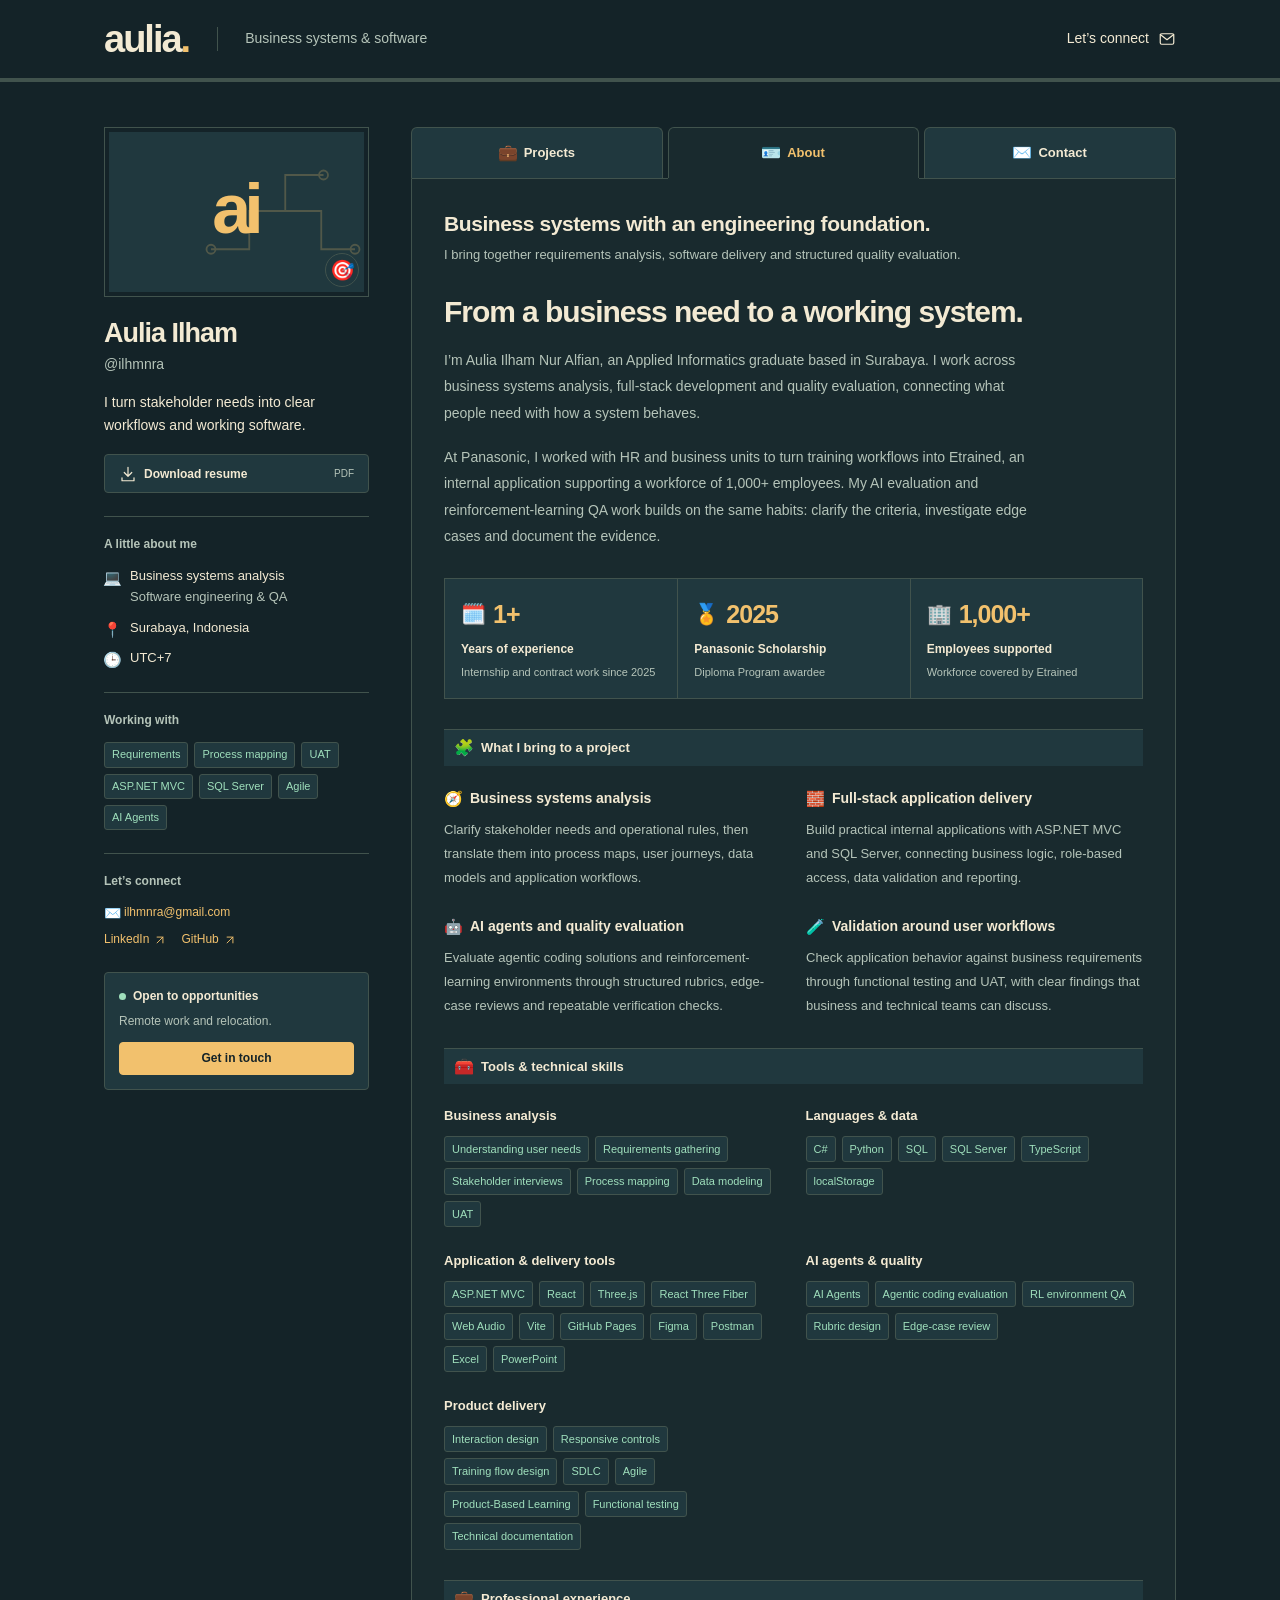
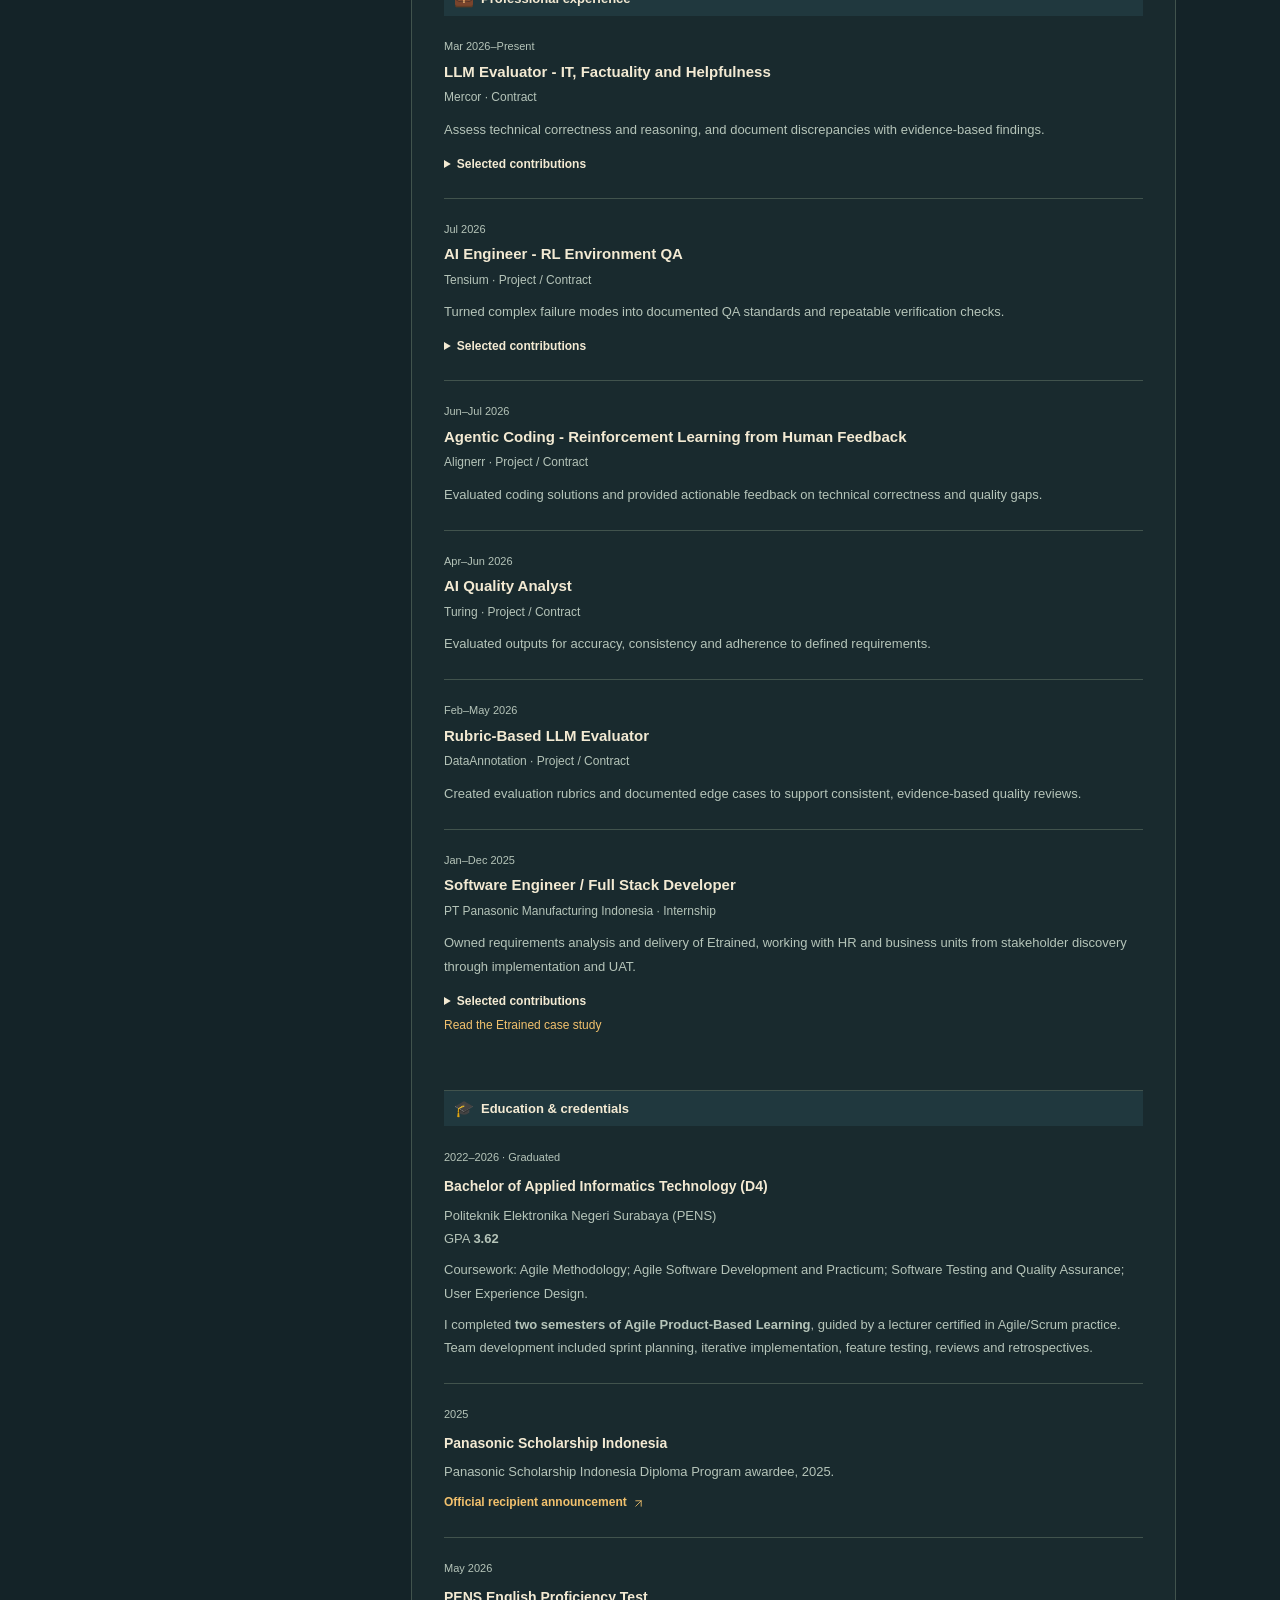
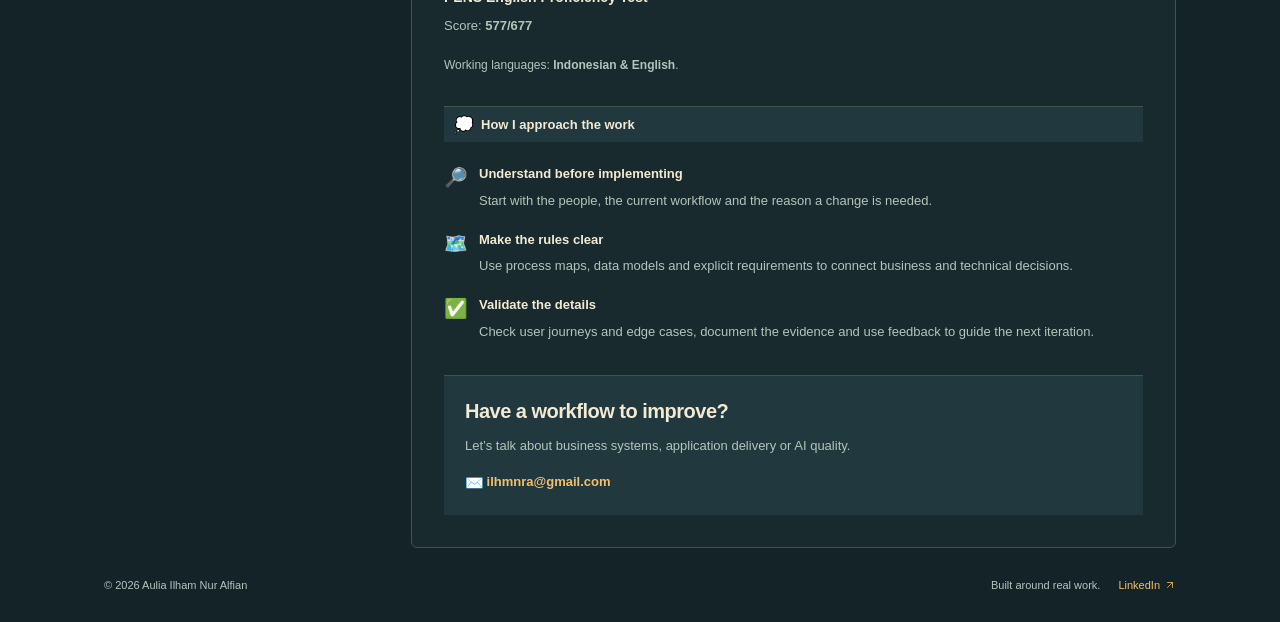
==== commit c8a229f7: "Explain Safety Quest onboarding problem and design response" ====
--- a/about/index.html
+++ b/about/index.html
@@ -17,7 +17,7 @@
 <section class="about-story"><h2>From a business need to a working system.</h2><p>I’m Aulia Ilham Nur Alfian, an Applied Informatics graduate based in Surabaya. I work across business systems analysis, full-stack development and quality evaluation, connecting what people need with how a system behaves.</p><p>At Panasonic, I worked with HR and business units to turn training workflows into Etrained, an internal application supporting a workforce of 1,000+ employees. My AI evaluation and reinforcement-learning QA work builds on the same habits: clarify the criteria, investigate edge cases and document the evidence.</p></section>
 <section class="career-highlights" aria-label="Selected career highlights"><div><span class="highlight-icon" aria-hidden="true">🗓️</span><strong>1+</strong><h3>Years of experience</h3><p>Internship and contract work since 2025</p></div><div><span class="highlight-icon" aria-hidden="true">🏅</span><strong>2025</strong><h3>Panasonic Scholarship</h3><p>Diploma Program awardee</p></div><div><span class="highlight-icon" aria-hidden="true">🏢</span><strong>1,000+</strong><h3>Employees supported</h3><p>Workforce covered by Etrained</p></div></section>
 <section class="about-section" aria-labelledby="capabilities-heading"><h2 id="capabilities-heading"><span class="emoji-icon" aria-hidden="true">🧩</span> What I bring to a project</h2><div class="capability-grid"><article><h3><span class="emoji-icon" aria-hidden="true">🧭</span> Business systems analysis</h3><p>Clarify stakeholder needs and operational rules, then translate them into process maps, user journeys, data models and application workflows.</p></article><article><h3><span class="emoji-icon" aria-hidden="true">🧱</span> Full-stack application delivery</h3><p>Build practical internal applications with ASP.NET MVC and SQL Server, connecting business logic, role-based access, data validation and reporting.</p></article><article><h3><span class="emoji-icon" aria-hidden="true">🤖</span> AI agents and quality evaluation</h3><p>Evaluate agentic coding solutions and reinforcement-learning environments through structured rubrics, edge-case reviews and repeatable verification checks.</p></article><article><h3><span class="emoji-icon" aria-hidden="true">🧪</span> Validation around user workflows</h3><p>Check application behavior against business requirements through functional testing and UAT, with clear findings that business and technical teams can discuss.</p></article></div></section>
-<section class="about-section" aria-labelledby="tools-heading"><h2 id="tools-heading"><span class="emoji-icon" aria-hidden="true">🧰</span> Tools &amp; technical skills</h2><div class="tool-groups"><section><h3>Business analysis</h3><ul class="chips" aria-label="Topics"><li>Requirements gathering</li><li>Stakeholder interviews</li><li>Process mapping</li><li>Data modeling</li><li>UAT</li></ul></section><section><h3>Languages &amp; data</h3><ul class="chips" aria-label="Topics"><li>C#</li><li>Python</li><li>SQL</li><li>SQL Server</li></ul></section><section><h3>Application &amp; delivery tools</h3><ul class="chips" aria-label="Topics"><li>ASP.NET MVC</li><li>Figma</li><li>Postman</li><li>Excel</li><li>PowerPoint</li></ul></section><section><h3>AI agents &amp; quality</h3><ul class="chips" aria-label="Topics"><li>AI Agents</li><li>Agentic coding evaluation</li><li>RL environment QA</li><li>Rubric design</li><li>Edge-case review</li></ul></section><section><h3>Product delivery</h3><ul class="chips" aria-label="Topics"><li>SDLC</li><li>Agile</li><li>Product-Based Learning</li><li>Functional testing</li><li>Technical documentation</li></ul></section><section><h3>Safety Quest</h3><ul class="chips" aria-label="Safety Quest tools and skills"><li>React</li><li>TypeScript</li><li>Three.js</li><li>React Three Fiber</li><li>Vite</li><li>Web Audio</li><li>localStorage</li><li>GitHub Pages</li><li>First-person interaction</li><li>Responsive controls</li><li>Simulation state</li></ul></section></div></section><section class="about-section" id="experience" aria-labelledby="experience-heading"><h2 id="experience-heading"><span class="emoji-icon" aria-hidden="true">💼</span> Professional experience</h2><ol class="career-list"><li><div class="career-top"><time>Mar 2026–Present</time></div><h3>LLM Evaluator - IT, Factuality and Helpfulness</h3><p class="career-company">Mercor <span>· Contract</span></p><p class="career-summary">Assess technical correctness and reasoning, and document discrepancies with evidence-based findings.</p><details><summary>Selected contributions</summary><ul><li>Review technical correctness, factual reliability, reasoning and edge cases against structured criteria.</li><li>Document discrepancies and evidence-based findings to support consistent quality evaluation.</li></ul></details></li><li><div class="career-top"><time>Jul 2026</time></div><h3>AI Engineer - RL Environment QA</h3><p class="career-company">Tensium <span>· Project / Contract</span></p><p class="career-summary">Turned complex failure modes into documented QA standards and repeatable verification checks.</p><details><summary>Selected contributions</summary><ul><li>Developed reproducible QA standards covering failure modes and edge cases in reinforcement-learning environments.</li><li>Turned complex agent failures into practical verification checks for engineering handoff.</li></ul></details></li><li><div class="career-top"><time>Jun–Jul 2026</time></div><h3>Agentic Coding - Reinforcement Learning from Human Feedback</h3><p class="career-company">Alignerr <span>· Project / Contract</span></p><p class="career-summary">Evaluated coding solutions and provided actionable feedback on technical correctness and quality gaps.</p></li><li><div class="career-top"><time>Apr–Jun 2026</time></div><h3>AI Quality Analyst</h3><p class="career-company">Turing <span>· Project / Contract</span></p><p class="career-summary">Evaluated outputs for accuracy, consistency and adherence to defined requirements.</p></li><li><div class="career-top"><time>Feb–May 2026</time></div><h3>Rubric-Based LLM Evaluator</h3><p class="career-company">DataAnnotation <span>· Project / Contract</span></p><p class="career-summary">Created evaluation rubrics and documented edge cases to support consistent, evidence-based quality reviews.</p></li><li><div class="career-top"><time>Jan–Dec 2025</time></div><h3>Software Engineer / Full Stack Developer</h3><p class="career-company">PT Panasonic Manufacturing Indonesia <span>· Internship</span></p><p class="career-summary">Owned requirements analysis and delivery of Etrained, working with HR and business units from stakeholder discovery through implementation and UAT.</p><details><summary>Selected contributions</summary><ul><li>Led requirements discovery with HR and business units; documented process maps, approval rules and data models.</li><li>Delivered Etrained from stakeholder discovery through implementation, functional testing and UAT.</li><li>Connected scheduling, registration, approvals and training records with Excel validation, dashboards and PDF reporting.</li></ul></details><a class="text-link" href="../projects/etrained/">Read the Etrained case study</a></li></ol></section><section class="about-section" aria-labelledby="education-heading"><h2 id="education-heading"><span class="emoji-icon" aria-hidden="true">🎓</span> Education &amp; credentials</h2><div class="education-list"><article><p class="education-date">2022–2026 · Graduated</p><h3>Bachelor of Applied Informatics Technology (D4)</h3><p>Politeknik Elektronika Negeri Surabaya (PENS)<br>GPA <strong>3.62</strong></p><p>Coursework: Agile Methodology; Agile Software Development and Practicum; Software Testing and Quality Assurance; User Experience Design.</p><p>I completed <strong>two semesters of Agile Product-Based Learning</strong>, guided by a lecturer certified in Agile/Scrum practice. Team development included sprint planning, iterative implementation, feature testing, reviews and retrospectives.</p></article><article><p class="education-date">2025</p><h3>Panasonic Scholarship Indonesia</h3><p>Panasonic Scholarship Indonesia Diploma Program awardee, 2025.</p><a class="" href="https://www.panasonic.com/id/corporate/news/articles/28-07-2025-panasonic-scholarship-asia.html" target="_blank" rel="noopener noreferrer">Official recipient announcement<svg class="icon" viewBox="0 0 24 24" fill="none" stroke="currentColor" stroke-width="1.6" stroke-linecap="round" stroke-linejoin="round" aria-hidden="true"><path d="M7 17 17 7M7 7h10v10"/></svg></a></article><article><p class="education-date">May 2026</p><h3>PENS English Proficiency Test</h3><p>Score: <strong>577/677</strong></p></article></div><p class="working-languages">Working languages: <strong>Indonesian &amp; English</strong>.</p></section>
+<section class="about-section" aria-labelledby="tools-heading"><h2 id="tools-heading"><span class="emoji-icon" aria-hidden="true">🧰</span> Tools &amp; technical skills</h2><div class="tool-groups"><section><h3>Business analysis</h3><ul class="chips" aria-label="Topics"><li>Understanding user needs</li><li>Requirements gathering</li><li>Stakeholder interviews</li><li>Process mapping</li><li>Data modeling</li><li>UAT</li></ul></section><section><h3>Languages &amp; data</h3><ul class="chips" aria-label="Topics"><li>C#</li><li>Python</li><li>SQL</li><li>SQL Server</li><li>TypeScript</li><li>localStorage</li></ul></section><section><h3>Application &amp; delivery tools</h3><ul class="chips" aria-label="Topics"><li>ASP.NET MVC</li><li>React</li><li>Three.js</li><li>React Three Fiber</li><li>Web Audio</li><li>Vite</li><li>GitHub Pages</li><li>Figma</li><li>Postman</li><li>Excel</li><li>PowerPoint</li></ul></section><section><h3>AI agents &amp; quality</h3><ul class="chips" aria-label="Topics"><li>AI Agents</li><li>Agentic coding evaluation</li><li>RL environment QA</li><li>Rubric design</li><li>Edge-case review</li></ul></section><section><h3>Product delivery</h3><ul class="chips" aria-label="Topics"><li>Interaction design</li><li>Responsive controls</li><li>Training flow design</li><li>SDLC</li><li>Agile</li><li>Product-Based Learning</li><li>Functional testing</li><li>Technical documentation</li></ul></section></div></section><section class="about-section" id="experience" aria-labelledby="experience-heading"><h2 id="experience-heading"><span class="emoji-icon" aria-hidden="true">💼</span> Professional experience</h2><ol class="career-list"><li><div class="career-top"><time>Mar 2026–Present</time></div><h3>LLM Evaluator - IT, Factuality and Helpfulness</h3><p class="career-company">Mercor <span>· Contract</span></p><p class="career-summary">Assess technical correctness and reasoning, and document discrepancies with evidence-based findings.</p><details><summary>Selected contributions</summary><ul><li>Review technical correctness, factual reliability, reasoning and edge cases against structured criteria.</li><li>Document discrepancies and evidence-based findings to support consistent quality evaluation.</li></ul></details></li><li><div class="career-top"><time>Jul 2026</time></div><h3>AI Engineer - RL Environment QA</h3><p class="career-company">Tensium <span>· Project / Contract</span></p><p class="career-summary">Turned complex failure modes into documented QA standards and repeatable verification checks.</p><details><summary>Selected contributions</summary><ul><li>Developed reproducible QA standards covering failure modes and edge cases in reinforcement-learning environments.</li><li>Turned complex agent failures into practical verification checks for engineering handoff.</li></ul></details></li><li><div class="career-top"><time>Jun–Jul 2026</time></div><h3>Agentic Coding - Reinforcement Learning from Human Feedback</h3><p class="career-company">Alignerr <span>· Project / Contract</span></p><p class="career-summary">Evaluated coding solutions and provided actionable feedback on technical correctness and quality gaps.</p></li><li><div class="career-top"><time>Apr–Jun 2026</time></div><h3>AI Quality Analyst</h3><p class="career-company">Turing <span>· Project / Contract</span></p><p class="career-summary">Evaluated outputs for accuracy, consistency and adherence to defined requirements.</p></li><li><div class="career-top"><time>Feb–May 2026</time></div><h3>Rubric-Based LLM Evaluator</h3><p class="career-company">DataAnnotation <span>· Project / Contract</span></p><p class="career-summary">Created evaluation rubrics and documented edge cases to support consistent, evidence-based quality reviews.</p></li><li><div class="career-top"><time>Jan–Dec 2025</time></div><h3>Software Engineer / Full Stack Developer</h3><p class="career-company">PT Panasonic Manufacturing Indonesia <span>· Internship</span></p><p class="career-summary">Owned requirements analysis and delivery of Etrained, working with HR and business units from stakeholder discovery through implementation and UAT.</p><details><summary>Selected contributions</summary><ul><li>Led requirements discovery with HR and business units; documented process maps, approval rules and data models.</li><li>Delivered Etrained from stakeholder discovery through implementation, functional testing and UAT.</li><li>Connected scheduling, registration, approvals and training records with Excel validation, dashboards and PDF reporting.</li></ul></details><a class="text-link" href="../projects/etrained/">Read the Etrained case study</a></li></ol></section><section class="about-section" aria-labelledby="education-heading"><h2 id="education-heading"><span class="emoji-icon" aria-hidden="true">🎓</span> Education &amp; credentials</h2><div class="education-list"><article><p class="education-date">2022–2026 · Graduated</p><h3>Bachelor of Applied Informatics Technology (D4)</h3><p>Politeknik Elektronika Negeri Surabaya (PENS)<br>GPA <strong>3.62</strong></p><p>Coursework: Agile Methodology; Agile Software Development and Practicum; Software Testing and Quality Assurance; User Experience Design.</p><p>I completed <strong>two semesters of Agile Product-Based Learning</strong>, guided by a lecturer certified in Agile/Scrum practice. Team development included sprint planning, iterative implementation, feature testing, reviews and retrospectives.</p></article><article><p class="education-date">2025</p><h3>Panasonic Scholarship Indonesia</h3><p>Panasonic Scholarship Indonesia Diploma Program awardee, 2025.</p><a class="" href="https://www.panasonic.com/id/corporate/news/articles/28-07-2025-panasonic-scholarship-asia.html" target="_blank" rel="noopener noreferrer">Official recipient announcement<svg class="icon" viewBox="0 0 24 24" fill="none" stroke="currentColor" stroke-width="1.6" stroke-linecap="round" stroke-linejoin="round" aria-hidden="true"><path d="M7 17 17 7M7 7h10v10"/></svg></a></article><article><p class="education-date">May 2026</p><h3>PENS English Proficiency Test</h3><p>Score: <strong>577/677</strong></p></article></div><p class="working-languages">Working languages: <strong>Indonesian &amp; English</strong>.</p></section>
 <section class="about-section" aria-labelledby="approach-heading"><h2 id="approach-heading"><span class="emoji-icon" aria-hidden="true">💭</span> How I approach the work</h2><ul class="principles-list"><li><span class="principle-icon" aria-hidden="true">🔎</span><div><h3>Understand before implementing</h3><p>Start with the people, the current workflow and the reason a change is needed.</p></div></li><li><span class="principle-icon" aria-hidden="true">🗺️</span><div><h3>Make the rules clear</h3><p>Use process maps, data models and explicit requirements to connect business and technical decisions.</p></div></li><li><span class="principle-icon" aria-hidden="true">✅</span><div><h3>Validate the details</h3><p>Check user journeys and edge cases, document the evidence and use feedback to guide the next iteration.</p></div></li></ul></section>
 <section class="about-cta"><h2>Have a workflow to improve?</h2><p>Let’s talk about business systems, application delivery or AI quality.</p><a href="mailto:ilhmnra@gmail.com"><span class="emoji-icon" aria-hidden="true">✉️</span> ilhmnra@gmail.com</a></section></main></div></div>
 <footer class="footer"><span>© <span data-current-year>2026</span> Aulia Ilham Nur Alfian</span><span>Built around real work.</span><a class="" href="https://www.linkedin.com/in/auliailham/" target="_blank" rel="noopener noreferrer">LinkedIn<svg class="icon" viewBox="0 0 24 24" fill="none" stroke="currentColor" stroke-width="1.6" stroke-linecap="round" stroke-linejoin="round" aria-hidden="true"><path d="M7 17 17 7M7 7h10v10"/></svg></a></footer></body></html>
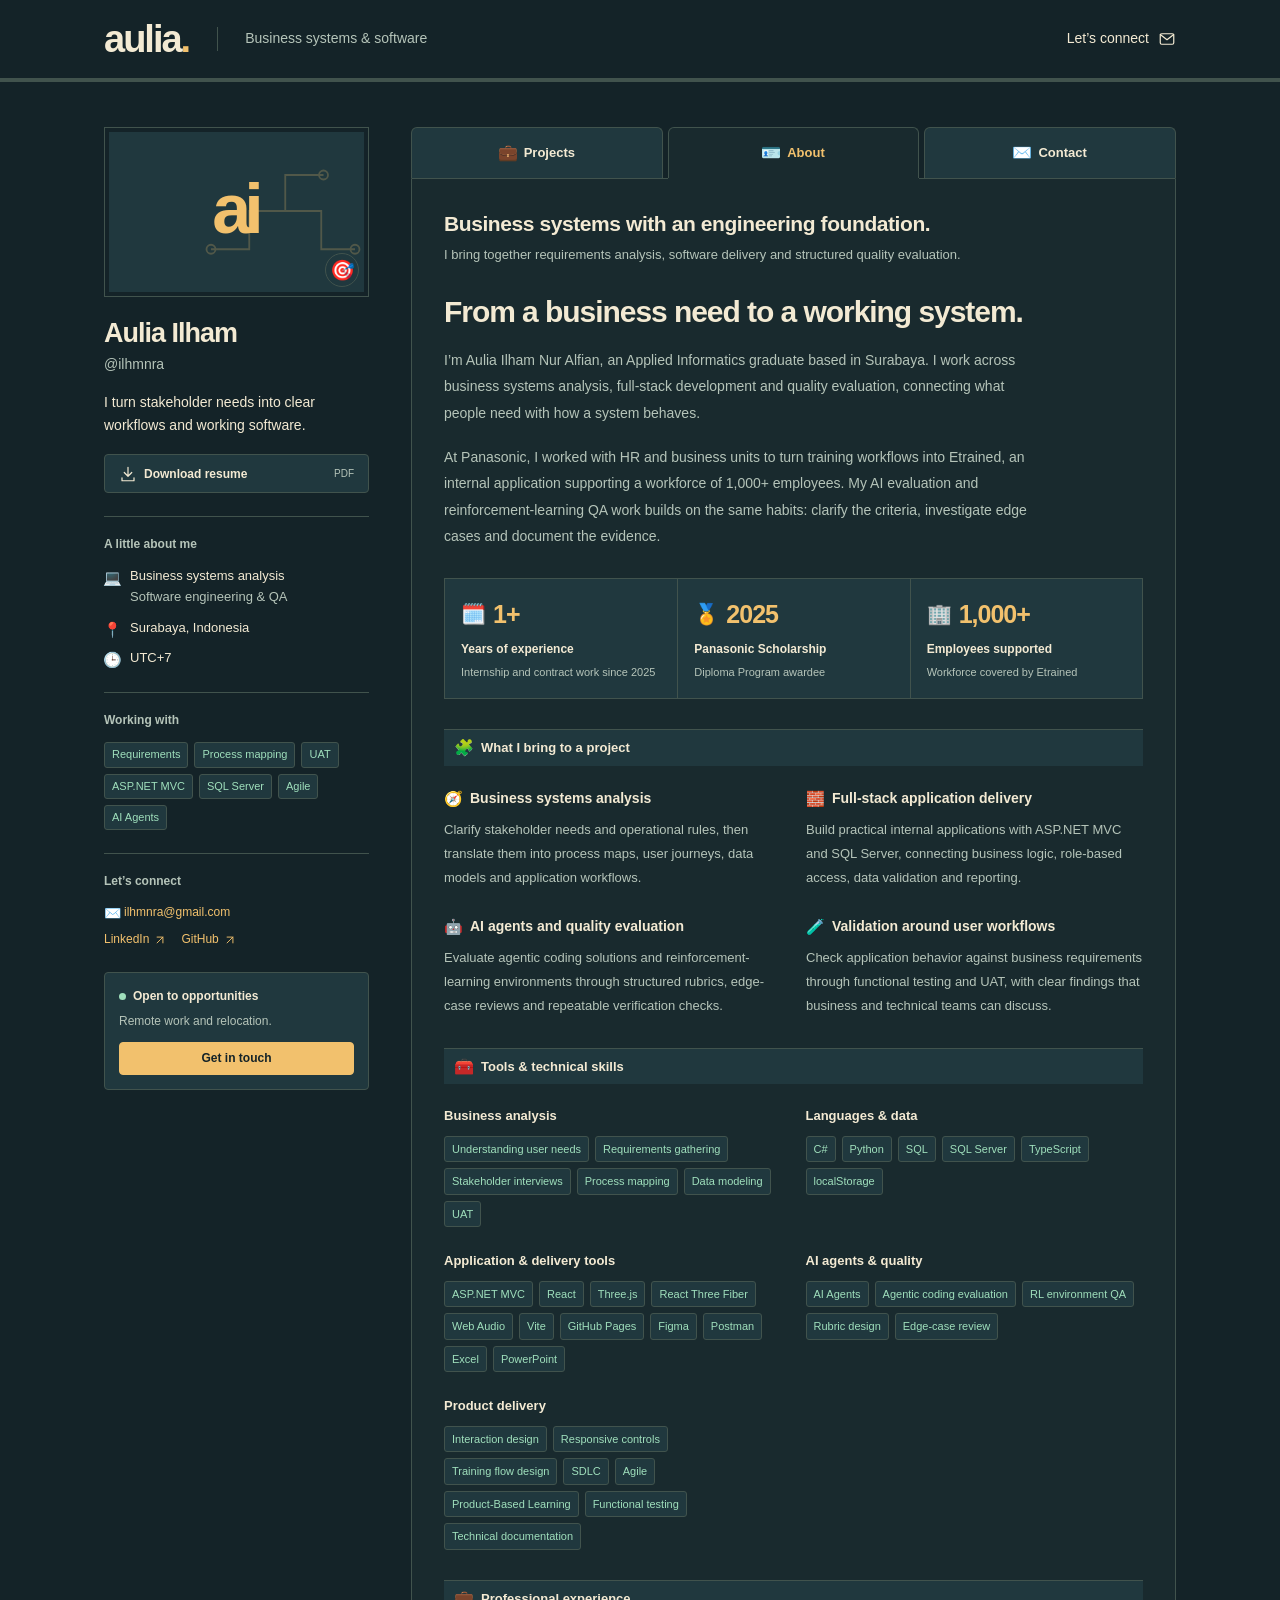
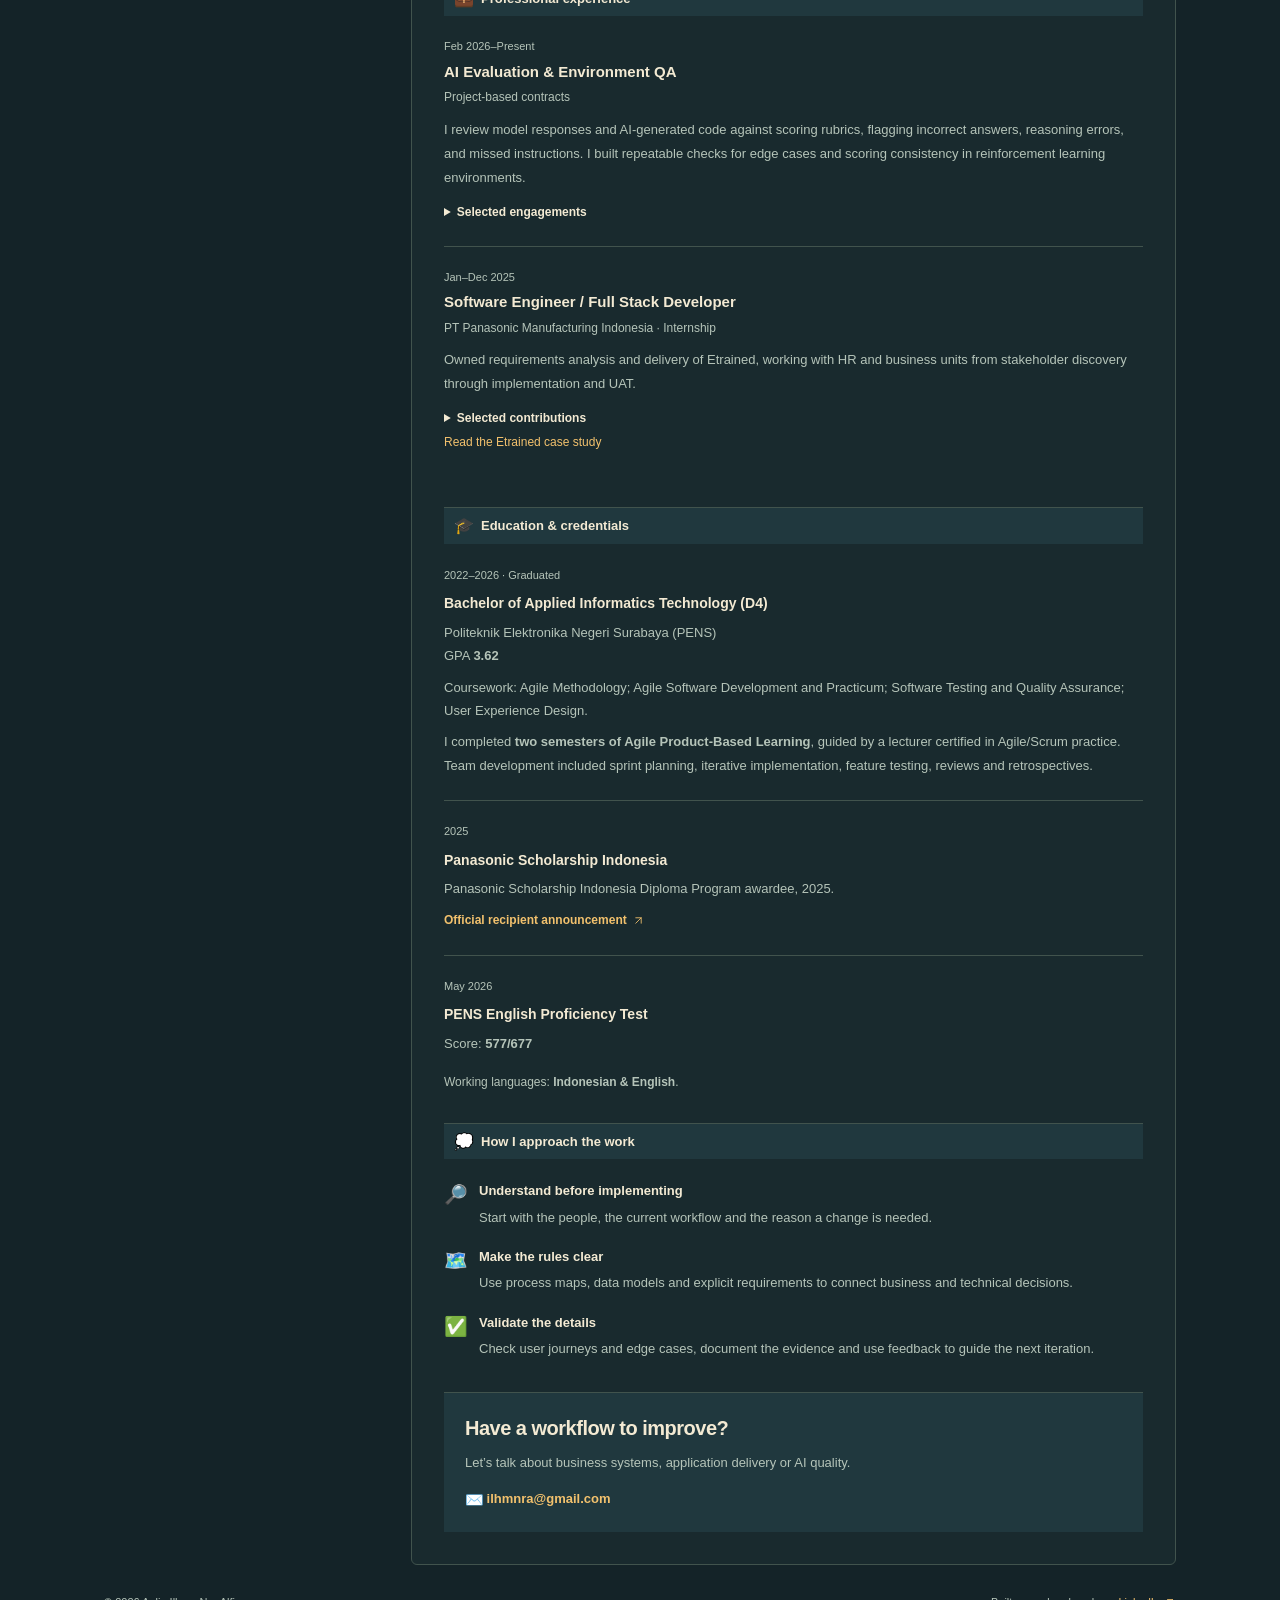
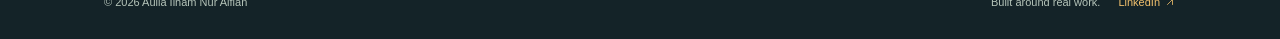
==== commit ea847920: "Group AI contracts on the About page" ====
--- a/about/index.html
+++ b/about/index.html
@@ -17,7 +17,24 @@
 <section class="about-story"><h2>From a business need to a working system.</h2><p>I’m Aulia Ilham Nur Alfian, an Applied Informatics graduate based in Surabaya. I work across business systems analysis, full-stack development and quality evaluation, connecting what people need with how a system behaves.</p><p>At Panasonic, I worked with HR and business units to turn training workflows into Etrained, an internal application supporting a workforce of 1,000+ employees. My AI evaluation and reinforcement-learning QA work builds on the same habits: clarify the criteria, investigate edge cases and document the evidence.</p></section>
 <section class="career-highlights" aria-label="Selected career highlights"><div><span class="highlight-icon" aria-hidden="true">🗓️</span><strong>1+</strong><h3>Years of experience</h3><p>Internship and contract work since 2025</p></div><div><span class="highlight-icon" aria-hidden="true">🏅</span><strong>2025</strong><h3>Panasonic Scholarship</h3><p>Diploma Program awardee</p></div><div><span class="highlight-icon" aria-hidden="true">🏢</span><strong>1,000+</strong><h3>Employees supported</h3><p>Workforce covered by Etrained</p></div></section>
 <section class="about-section" aria-labelledby="capabilities-heading"><h2 id="capabilities-heading"><span class="emoji-icon" aria-hidden="true">🧩</span> What I bring to a project</h2><div class="capability-grid"><article><h3><span class="emoji-icon" aria-hidden="true">🧭</span> Business systems analysis</h3><p>Clarify stakeholder needs and operational rules, then translate them into process maps, user journeys, data models and application workflows.</p></article><article><h3><span class="emoji-icon" aria-hidden="true">🧱</span> Full-stack application delivery</h3><p>Build practical internal applications with ASP.NET MVC and SQL Server, connecting business logic, role-based access, data validation and reporting.</p></article><article><h3><span class="emoji-icon" aria-hidden="true">🤖</span> AI agents and quality evaluation</h3><p>Evaluate agentic coding solutions and reinforcement-learning environments through structured rubrics, edge-case reviews and repeatable verification checks.</p></article><article><h3><span class="emoji-icon" aria-hidden="true">🧪</span> Validation around user workflows</h3><p>Check application behavior against business requirements through functional testing and UAT, with clear findings that business and technical teams can discuss.</p></article></div></section>
-<section class="about-section" aria-labelledby="tools-heading"><h2 id="tools-heading"><span class="emoji-icon" aria-hidden="true">🧰</span> Tools &amp; technical skills</h2><div class="tool-groups"><section><h3>Business analysis</h3><ul class="chips" aria-label="Topics"><li>Understanding user needs</li><li>Requirements gathering</li><li>Stakeholder interviews</li><li>Process mapping</li><li>Data modeling</li><li>UAT</li></ul></section><section><h3>Languages &amp; data</h3><ul class="chips" aria-label="Topics"><li>C#</li><li>Python</li><li>SQL</li><li>SQL Server</li><li>TypeScript</li><li>localStorage</li></ul></section><section><h3>Application &amp; delivery tools</h3><ul class="chips" aria-label="Topics"><li>ASP.NET MVC</li><li>React</li><li>Three.js</li><li>React Three Fiber</li><li>Web Audio</li><li>Vite</li><li>GitHub Pages</li><li>Figma</li><li>Postman</li><li>Excel</li><li>PowerPoint</li></ul></section><section><h3>AI agents &amp; quality</h3><ul class="chips" aria-label="Topics"><li>AI Agents</li><li>Agentic coding evaluation</li><li>RL environment QA</li><li>Rubric design</li><li>Edge-case review</li></ul></section><section><h3>Product delivery</h3><ul class="chips" aria-label="Topics"><li>Interaction design</li><li>Responsive controls</li><li>Training flow design</li><li>SDLC</li><li>Agile</li><li>Product-Based Learning</li><li>Functional testing</li><li>Technical documentation</li></ul></section></div></section><section class="about-section" id="experience" aria-labelledby="experience-heading"><h2 id="experience-heading"><span class="emoji-icon" aria-hidden="true">💼</span> Professional experience</h2><ol class="career-list"><li><div class="career-top"><time>Mar 2026–Present</time></div><h3>LLM Evaluator - IT, Factuality and Helpfulness</h3><p class="career-company">Mercor <span>· Contract</span></p><p class="career-summary">Assess technical correctness and reasoning, and document discrepancies with evidence-based findings.</p><details><summary>Selected contributions</summary><ul><li>Review technical correctness, factual reliability, reasoning and edge cases against structured criteria.</li><li>Document discrepancies and evidence-based findings to support consistent quality evaluation.</li></ul></details></li><li><div class="career-top"><time>Jul 2026</time></div><h3>AI Engineer - RL Environment QA</h3><p class="career-company">Tensium <span>· Project / Contract</span></p><p class="career-summary">Turned complex failure modes into documented QA standards and repeatable verification checks.</p><details><summary>Selected contributions</summary><ul><li>Developed reproducible QA standards covering failure modes and edge cases in reinforcement-learning environments.</li><li>Turned complex agent failures into practical verification checks for engineering handoff.</li></ul></details></li><li><div class="career-top"><time>Jun–Jul 2026</time></div><h3>Agentic Coding - Reinforcement Learning from Human Feedback</h3><p class="career-company">Alignerr <span>· Project / Contract</span></p><p class="career-summary">Evaluated coding solutions and provided actionable feedback on technical correctness and quality gaps.</p></li><li><div class="career-top"><time>Apr–Jun 2026</time></div><h3>AI Quality Analyst</h3><p class="career-company">Turing <span>· Project / Contract</span></p><p class="career-summary">Evaluated outputs for accuracy, consistency and adherence to defined requirements.</p></li><li><div class="career-top"><time>Feb–May 2026</time></div><h3>Rubric-Based LLM Evaluator</h3><p class="career-company">DataAnnotation <span>· Project / Contract</span></p><p class="career-summary">Created evaluation rubrics and documented edge cases to support consistent, evidence-based quality reviews.</p></li><li><div class="career-top"><time>Jan–Dec 2025</time></div><h3>Software Engineer / Full Stack Developer</h3><p class="career-company">PT Panasonic Manufacturing Indonesia <span>· Internship</span></p><p class="career-summary">Owned requirements analysis and delivery of Etrained, working with HR and business units from stakeholder discovery through implementation and UAT.</p><details><summary>Selected contributions</summary><ul><li>Led requirements discovery with HR and business units; documented process maps, approval rules and data models.</li><li>Delivered Etrained from stakeholder discovery through implementation, functional testing and UAT.</li><li>Connected scheduling, registration, approvals and training records with Excel validation, dashboards and PDF reporting.</li></ul></details><a class="text-link" href="../projects/etrained/">Read the Etrained case study</a></li></ol></section><section class="about-section" aria-labelledby="education-heading"><h2 id="education-heading"><span class="emoji-icon" aria-hidden="true">🎓</span> Education &amp; credentials</h2><div class="education-list"><article><p class="education-date">2022–2026 · Graduated</p><h3>Bachelor of Applied Informatics Technology (D4)</h3><p>Politeknik Elektronika Negeri Surabaya (PENS)<br>GPA <strong>3.62</strong></p><p>Coursework: Agile Methodology; Agile Software Development and Practicum; Software Testing and Quality Assurance; User Experience Design.</p><p>I completed <strong>two semesters of Agile Product-Based Learning</strong>, guided by a lecturer certified in Agile/Scrum practice. Team development included sprint planning, iterative implementation, feature testing, reviews and retrospectives.</p></article><article><p class="education-date">2025</p><h3>Panasonic Scholarship Indonesia</h3><p>Panasonic Scholarship Indonesia Diploma Program awardee, 2025.</p><a class="" href="https://www.panasonic.com/id/corporate/news/articles/28-07-2025-panasonic-scholarship-asia.html" target="_blank" rel="noopener noreferrer">Official recipient announcement<svg class="icon" viewBox="0 0 24 24" fill="none" stroke="currentColor" stroke-width="1.6" stroke-linecap="round" stroke-linejoin="round" aria-hidden="true"><path d="M7 17 17 7M7 7h10v10"/></svg></a></article><article><p class="education-date">May 2026</p><h3>PENS English Proficiency Test</h3><p>Score: <strong>577/677</strong></p></article></div><p class="working-languages">Working languages: <strong>Indonesian &amp; English</strong>.</p></section>
+<section class="about-section" aria-labelledby="tools-heading"><h2 id="tools-heading"><span class="emoji-icon" aria-hidden="true">🧰</span> Tools &amp; technical skills</h2><div class="tool-groups"><section><h3>Business analysis</h3><ul class="chips" aria-label="Topics"><li>Understanding user needs</li><li>Requirements gathering</li><li>Stakeholder interviews</li><li>Process mapping</li><li>Data modeling</li><li>UAT</li></ul></section><section><h3>Languages &amp; data</h3><ul class="chips" aria-label="Topics"><li>C#</li><li>Python</li><li>SQL</li><li>SQL Server</li><li>TypeScript</li><li>localStorage</li></ul></section><section><h3>Application &amp; delivery tools</h3><ul class="chips" aria-label="Topics"><li>ASP.NET MVC</li><li>React</li><li>Three.js</li><li>React Three Fiber</li><li>Web Audio</li><li>Vite</li><li>GitHub Pages</li><li>Figma</li><li>Postman</li><li>Excel</li><li>PowerPoint</li></ul></section><section><h3>AI agents &amp; quality</h3><ul class="chips" aria-label="Topics"><li>AI Agents</li><li>Agentic coding evaluation</li><li>RL environment QA</li><li>Rubric design</li><li>Edge-case review</li></ul></section><section><h3>Product delivery</h3><ul class="chips" aria-label="Topics"><li>Interaction design</li><li>Responsive controls</li><li>Training flow design</li><li>SDLC</li><li>Agile</li><li>Product-Based Learning</li><li>Functional testing</li><li>Technical documentation</li></ul></section></div></section><section class="about-section" id="experience" aria-labelledby="experience-heading"><h2 id="experience-heading"><span class="emoji-icon" aria-hidden="true">💼</span> Professional experience</h2><ol class="career-list">
+  <li>
+    <div class="career-top"><time datetime="2026-02">Feb 2026&ndash;Present</time></div>
+    <h3>AI Evaluation &amp; Environment QA</h3>
+    <p class="career-company">Project-based contracts</p>
+    <p class="career-summary">I review model responses and AI-generated code against scoring rubrics, flagging incorrect answers, reasoning errors, and missed instructions. I built repeatable checks for edge cases and scoring consistency in reinforcement learning environments.</p>
+    <details>
+      <summary>Selected engagements</summary>
+      <ul>
+        <li><strong>Mercor</strong> &middot; Mar 2026&ndash;Present</li>
+        <li><strong>Tensium</strong> &middot; Jul 2026</li>
+        <li><strong>Alignerr</strong> &middot; Jun&ndash;Jul 2026</li>
+        <li><strong>Turing</strong> &middot; Apr&ndash;Jun 2026</li>
+        <li><strong>DataAnnotation</strong> &middot; Feb&ndash;May 2026</li>
+      </ul>
+    </details>
+  </li>
+  <li><div class="career-top"><time>Jan–Dec 2025</time></div><h3>Software Engineer / Full Stack Developer</h3><p class="career-company">PT Panasonic Manufacturing Indonesia <span>· Internship</span></p><p class="career-summary">Owned requirements analysis and delivery of Etrained, working with HR and business units from stakeholder discovery through implementation and UAT.</p><details><summary>Selected contributions</summary><ul><li>Led requirements discovery with HR and business units; documented process maps, approval rules and data models.</li><li>Delivered Etrained from stakeholder discovery through implementation, functional testing and UAT.</li><li>Connected scheduling, registration, approvals and training records with Excel validation, dashboards and PDF reporting.</li></ul></details><a class="text-link" href="../projects/etrained/">Read the Etrained case study</a></li></ol></section><section class="about-section" aria-labelledby="education-heading"><h2 id="education-heading"><span class="emoji-icon" aria-hidden="true">🎓</span> Education &amp; credentials</h2><div class="education-list"><article><p class="education-date">2022–2026 · Graduated</p><h3>Bachelor of Applied Informatics Technology (D4)</h3><p>Politeknik Elektronika Negeri Surabaya (PENS)<br>GPA <strong>3.62</strong></p><p>Coursework: Agile Methodology; Agile Software Development and Practicum; Software Testing and Quality Assurance; User Experience Design.</p><p>I completed <strong>two semesters of Agile Product-Based Learning</strong>, guided by a lecturer certified in Agile/Scrum practice. Team development included sprint planning, iterative implementation, feature testing, reviews and retrospectives.</p></article><article><p class="education-date">2025</p><h3>Panasonic Scholarship Indonesia</h3><p>Panasonic Scholarship Indonesia Diploma Program awardee, 2025.</p><a class="" href="https://www.panasonic.com/id/corporate/news/articles/28-07-2025-panasonic-scholarship-asia.html" target="_blank" rel="noopener noreferrer">Official recipient announcement<svg class="icon" viewBox="0 0 24 24" fill="none" stroke="currentColor" stroke-width="1.6" stroke-linecap="round" stroke-linejoin="round" aria-hidden="true"><path d="M7 17 17 7M7 7h10v10"/></svg></a></article><article><p class="education-date">May 2026</p><h3>PENS English Proficiency Test</h3><p>Score: <strong>577/677</strong></p></article></div><p class="working-languages">Working languages: <strong>Indonesian &amp; English</strong>.</p></section>
 <section class="about-section" aria-labelledby="approach-heading"><h2 id="approach-heading"><span class="emoji-icon" aria-hidden="true">💭</span> How I approach the work</h2><ul class="principles-list"><li><span class="principle-icon" aria-hidden="true">🔎</span><div><h3>Understand before implementing</h3><p>Start with the people, the current workflow and the reason a change is needed.</p></div></li><li><span class="principle-icon" aria-hidden="true">🗺️</span><div><h3>Make the rules clear</h3><p>Use process maps, data models and explicit requirements to connect business and technical decisions.</p></div></li><li><span class="principle-icon" aria-hidden="true">✅</span><div><h3>Validate the details</h3><p>Check user journeys and edge cases, document the evidence and use feedback to guide the next iteration.</p></div></li></ul></section>
 <section class="about-cta"><h2>Have a workflow to improve?</h2><p>Let’s talk about business systems, application delivery or AI quality.</p><a href="mailto:ilhmnra@gmail.com"><span class="emoji-icon" aria-hidden="true">✉️</span> ilhmnra@gmail.com</a></section></main></div></div>
 <footer class="footer"><span>© <span data-current-year>2026</span> Aulia Ilham Nur Alfian</span><span>Built around real work.</span><a class="" href="https://www.linkedin.com/in/auliailham/" target="_blank" rel="noopener noreferrer">LinkedIn<svg class="icon" viewBox="0 0 24 24" fill="none" stroke="currentColor" stroke-width="1.6" stroke-linecap="round" stroke-linejoin="round" aria-hidden="true"><path d="M7 17 17 7M7 7h10v10"/></svg></a></footer></body></html>
